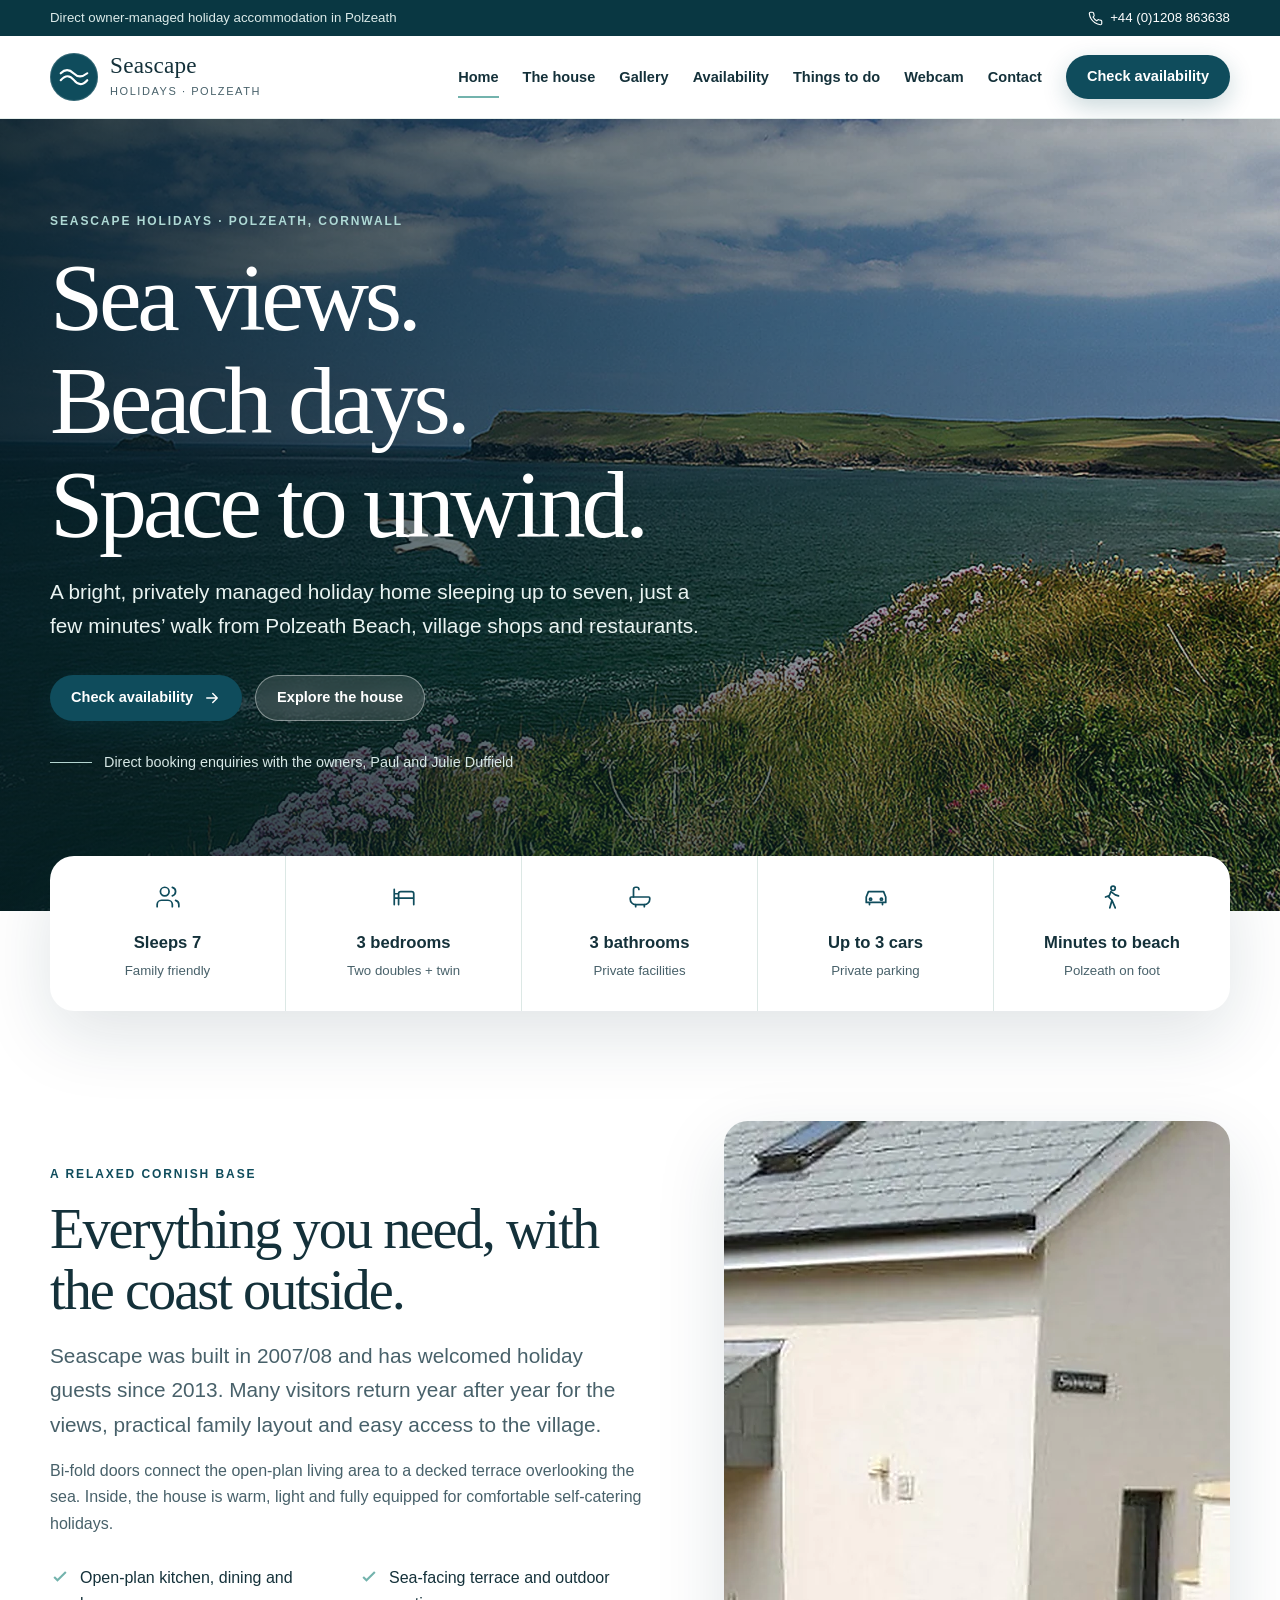
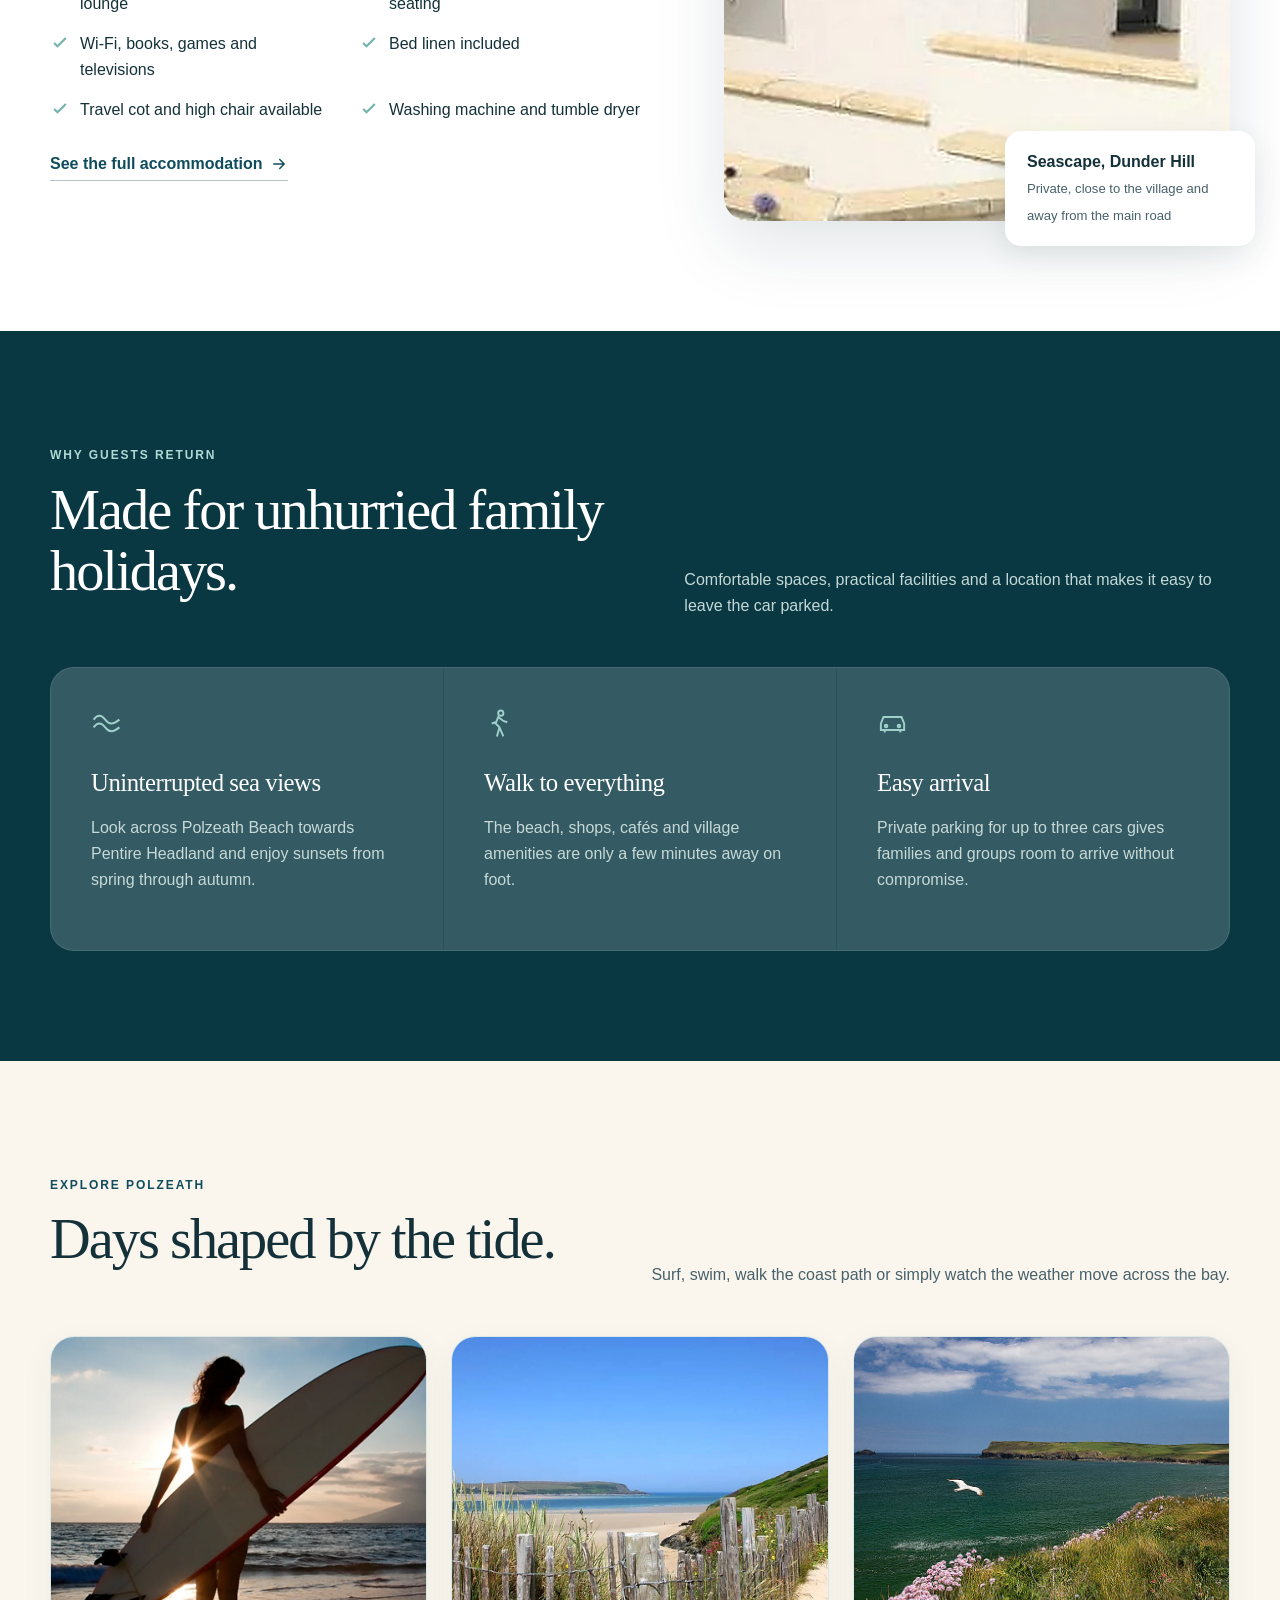
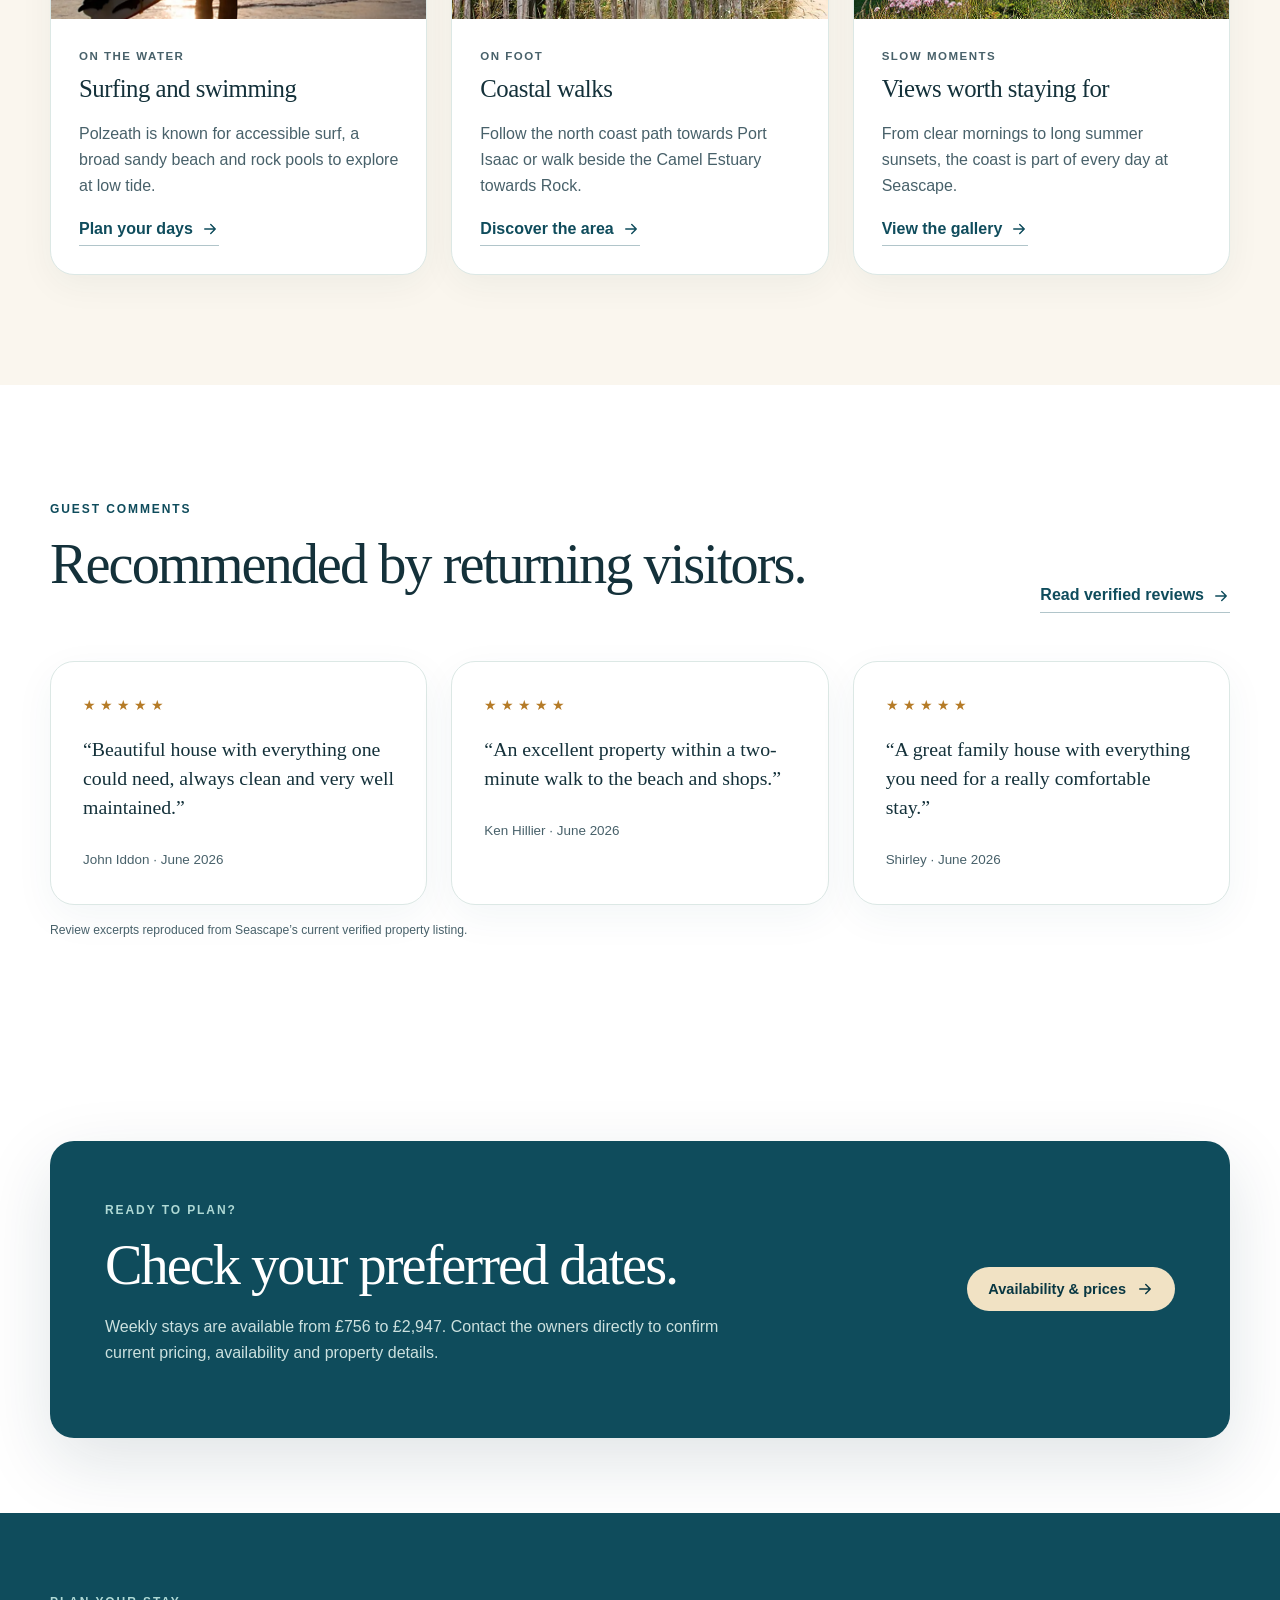
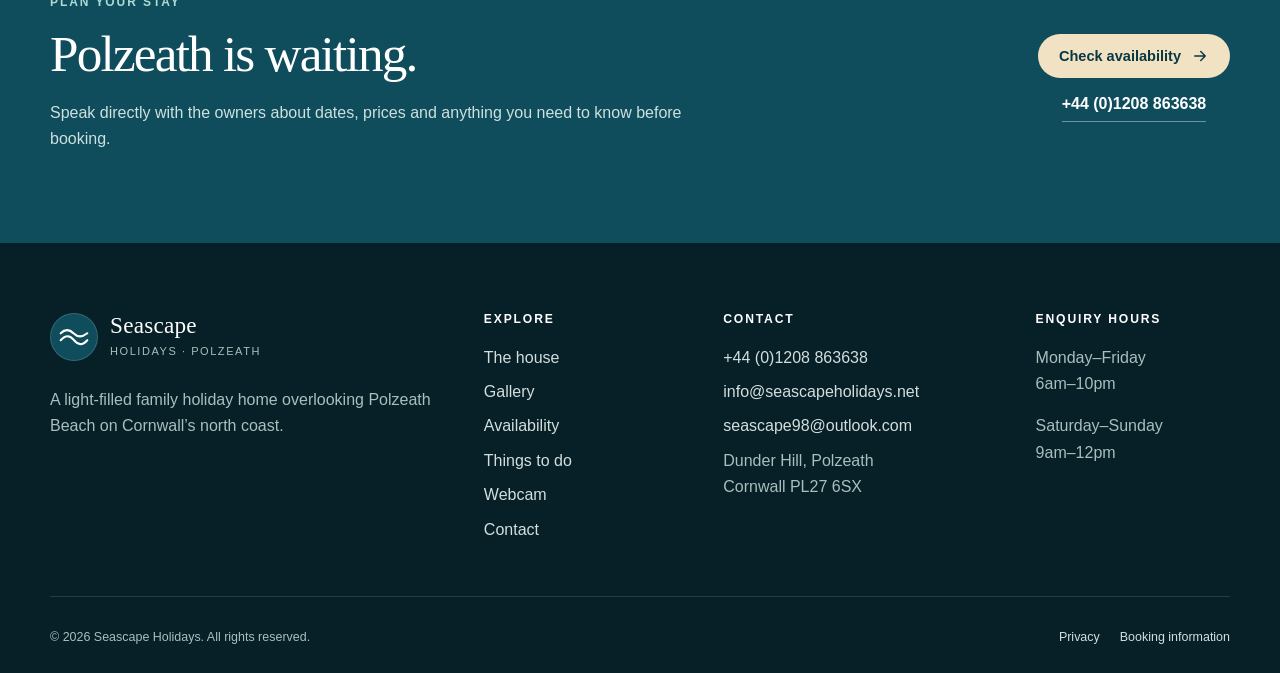
==== index.html @ 2d8a3d5b "Add files via upload" ====
<!doctype html>
<html lang="en-GB">
<head>
<meta charset="utf-8">
<meta name="viewport" content="width=device-width, initial-scale=1">
<title>Seascape Holidays | Sea-view holiday home in Polzeath</title>
<meta name="description" content="Stay at Seascape, a three-bedroom holiday home sleeping seven with sea views, private parking, Wi-Fi and easy access to Polzeath Beach.">
<meta name="robots" content="index,follow">
<link rel="canonical" href="https://asultd.com/">
<meta property="og:type" content="website">
<meta property="og:site_name" content="Seascape Holidays">
<meta property="og:title" content="Seascape Holidays | Sea-view holiday home in Polzeath">
<meta property="og:description" content="Stay at Seascape, a three-bedroom holiday home sleeping seven with sea views, private parking, Wi-Fi and easy access to Polzeath Beach.">
<meta property="og:url" content="https://asultd.com/">
<meta property="og:image" content="https://asultd.com/social-preview.jpg">
<meta name="twitter:card" content="summary_large_image">
<meta name="theme-color" content="#0f4c5c">
<link rel="icon" href="favicon.svg" type="image/svg+xml">
<link rel="manifest" href="site.webmanifest">
<script>document.documentElement.classList.add('js')</script>
<link rel="stylesheet" href="styles.css">
<script type="application/ld+json">{"@context": "https://schema.org", "@type": "VacationRental", "name": "Seascape Holidays", "description": "A three-bedroom holiday home sleeping up to seven guests with sea views over Polzeath Beach, three bathrooms, Wi-Fi and parking for up to three cars.", "url": "https://asultd.com/", "image": ["https://asultd.com/hero-polzeath.webp", "https://asultd.com/seascape-house.webp"], "telephone": "+441208863638", "email": "info@seascapeholidays.net", "address": {"@type": "PostalAddress", "streetAddress": "Dunder Hill", "addressLocality": "Polzeath", "addressRegion": "Cornwall", "postalCode": "PL27 6SX", "addressCountry": "GB"}, "numberOfBedrooms": 3, "occupancy": {"@type": "QuantitativeValue", "maxValue": 7}, "amenityFeature": [{"@type": "LocationFeatureSpecification", "name": "Wi-Fi", "value": true}, {"@type": "LocationFeatureSpecification", "name": "Parking for up to three cars", "value": true}, {"@type": "LocationFeatureSpecification", "name": "Sea view", "value": true}, {"@type": "LocationFeatureSpecification", "name": "Bed linen included", "value": true}], "priceRange": "£756–£2,947 per week"}</script>
<script src="main.js" defer></script>
</head><body class="home"><a class="skip-link" href="#main">Skip to content</a>
<div class="announcement"><div class="wrap announcement-inner"><span>Direct owner-managed holiday accommodation in Polzeath</span><a href="tel:+441208863638"><svg aria-hidden="true" viewBox="0 0 24 24"><path d="M22 16.92v3a2 2 0 0 1-2.18 2 19.79 19.79 0 0 1-8.63-3.07 19.5 19.5 0 0 1-6-6A19.79 19.79 0 0 1 2.12 4.18 2 2 0 0 1 4.11 2h3a2 2 0 0 1 2 1.72c.12.9.33 1.78.62 2.63a2 2 0 0 1-.45 2.11L8 9.73a16 16 0 0 0 6 6l1.27-1.27a2 2 0 0 1 2.11-.45c.85.29 1.73.5 2.63.62A2 2 0 0 1 22 16.92z"/></svg> +44 (0)1208 863638</a></div></div>
<header class="site-header" data-header>
  <div class="wrap nav-wrap">
    <a class="brand" href="index.html" aria-label="Seascape Holidays home">
      <span class="brand-mark" aria-hidden="true"><svg viewBox="0 0 64 64"><path d="M7 38c9-10 17-10 25 0s16 10 25 0"/><path d="M7 25c8-8 16-8 24 0s16 8 26 0"/></svg></span>
      <span><strong>Seascape</strong><small>Holidays · Polzeath</small></span>
    </a>
    <button class="menu-button" type="button" aria-expanded="false" aria-controls="main-nav" data-menu-button><span>Menu</span><i></i><i></i><i></i></button>
    <nav id="main-nav" class="main-nav" aria-label="Primary navigation" data-menu><a href="index.html" class="active" aria-current="page">Home</a><a href="seascape.html" class="" >The house</a><a href="gallery.html" class="" >Gallery</a><a href="availability.html" class="" >Availability</a><a href="activities.html" class="" >Things to do</a><a href="webcam.html" class="" >Webcam</a><a href="contact.html" class="" >Contact</a><a class="nav-cta" href="availability.html">Check availability</a></nav>
  </div>
</header><main id="main">
<section class="hero">
 <div class="hero-media"><img src="hero-polzeath.webp" alt="North Cornwall coastline and sea near Polzeath" width="1600" height="950" fetchpriority="high"></div>
 <div class="wrap hero-content">
  <span class="eyebrow light">Seascape Holidays · Polzeath, Cornwall</span>
  <h1>Sea views.<br>Beach days.<br>Space to unwind.</h1>
  <p class="lead">A bright, privately managed holiday home sleeping up to seven, just a few minutes’ walk from Polzeath Beach, village shops and restaurants.</p>
  <div class="hero-actions"><a class="button button-primary" href="availability.html">Check availability <svg aria-hidden="true" viewBox="0 0 24 24"><path d="M5 12h14M13 6l6 6-6 6"/></svg></a><a class="button button-secondary" href="seascape.html">Explore the house</a></div>
  <p class="hero-note">Direct booking enquiries with the owners, Paul and Julie Duffield</p>
 </div>
</section>
<div class="facts-panel"><div class="wrap facts-grid">
 <div class="fact"><svg aria-hidden="true" viewBox="0 0 24 24"><path d="M16 21v-2a4 4 0 0 0-4-4H6a4 4 0 0 0-4 4v2"/><circle cx="9" cy="7" r="4"/><path d="M22 21v-2a4 4 0 0 0-3-3.87M16 3.13a4 4 0 0 1 0 7.75"/></svg><strong>Sleeps 7</strong><span>Family friendly</span></div>
 <div class="fact"><svg aria-hidden="true" viewBox="0 0 24 24"><path d="M3 5v14M21 19V9a2 2 0 0 0-2-2H9a2 2 0 0 0-2 2v10M3 13h18M7 9H3v4"/></svg><strong>3 bedrooms</strong><span>Two doubles + twin</span></div>
 <div class="fact"><svg aria-hidden="true" viewBox="0 0 24 24"><path d="M4 12h16a1 1 0 0 1 1 1v1a5 5 0 0 1-5 5H8a5 5 0 0 1-5-5v-1a1 1 0 0 1 1-1Z"/><path d="M6 12V5a2 2 0 0 1 2-2h1a2 2 0 0 1 2 2"/><path d="M8 21v-2M16 21v-2"/></svg><strong>3 bathrooms</strong><span>Private facilities</span></div>
 <div class="fact"><svg aria-hidden="true" viewBox="0 0 24 24"><path d="M5 17h14M6 17v2M18 17v2M3 12l2-5h14l2 5v5H3z"/><circle cx="7" cy="14" r="1"/><circle cx="17" cy="14" r="1"/></svg><strong>Up to 3 cars</strong><span>Private parking</span></div>
 <div class="fact"><svg aria-hidden="true" viewBox="0 0 24 24"><circle cx="13" cy="4" r="2"/><path d="m10 22 2-7-3-3 2-5 4 3 3 1M6 12l3-1M15 22l-3-7"/></svg><strong>Minutes to beach</strong><span>Polzeath on foot</span></div>
</div></div>
<section class="section"><div class="wrap split">
 <div class="prose reveal"><span class="eyebrow">A relaxed Cornish base</span><h2>Everything you need, with the coast outside.</h2><p class="lead">Seascape was built in 2007/08 and has welcomed holiday guests since 2013. Many visitors return year after year for the views, practical family layout and easy access to the village.</p><p>Bi-fold doors connect the open-plan living area to a decked terrace overlooking the sea. Inside, the house is warm, light and fully equipped for comfortable self-catering holidays.</p>
 <ul class="check-list"><li><svg aria-hidden="true" viewBox="0 0 24 24"><path d="m5 12 4 4L19 6"/></svg> Open-plan kitchen, dining and lounge</li><li><svg aria-hidden="true" viewBox="0 0 24 24"><path d="m5 12 4 4L19 6"/></svg> Sea-facing terrace and outdoor seating</li><li><svg aria-hidden="true" viewBox="0 0 24 24"><path d="m5 12 4 4L19 6"/></svg> Wi-Fi, books, games and televisions</li><li><svg aria-hidden="true" viewBox="0 0 24 24"><path d="m5 12 4 4L19 6"/></svg> Bed linen included</li><li><svg aria-hidden="true" viewBox="0 0 24 24"><path d="m5 12 4 4L19 6"/></svg> Travel cot and high chair available</li><li><svg aria-hidden="true" viewBox="0 0 24 24"><path d="m5 12 4 4L19 6"/></svg> Washing machine and tumble dryer</li></ul>
 <a class="text-link" href="seascape.html">See the full accommodation <svg aria-hidden="true" viewBox="0 0 24 24"><path d="M5 12h14M13 6l6 6-6 6"/></svg></a></div>
 <div class="media-card reveal"><img src="seascape-house-card.webp" alt="Exterior of Seascape holiday home in Polzeath" width="900" height="700" loading="lazy"><div class="media-caption"><strong>Seascape, Dunder Hill</strong><span>Private, close to the village and away from the main road</span></div></div>
</div></section>
<section class="section section-dark"><div class="wrap">
 <div class="section-heading"><div><span class="eyebrow light">Why guests return</span><h2>Made for unhurried family holidays.</h2></div><p>Comfortable spaces, practical facilities and a location that makes it easy to leave the car parked.</p></div>
 <div class="feature-grid">
  <div class="feature reveal"><svg aria-hidden="true" viewBox="0 0 24 24"><path d="M2 15c3-4 6-4 9 0s6 4 11 0M2 9c3-4 6-4 9 0s6 4 11 0"/></svg><h3>Uninterrupted sea views</h3><p>Look across Polzeath Beach towards Pentire Headland and enjoy sunsets from spring through autumn.</p></div>
  <div class="feature reveal"><svg aria-hidden="true" viewBox="0 0 24 24"><circle cx="13" cy="4" r="2"/><path d="m10 22 2-7-3-3 2-5 4 3 3 1M6 12l3-1M15 22l-3-7"/></svg><h3>Walk to everything</h3><p>The beach, shops, cafés and village amenities are only a few minutes away on foot.</p></div>
  <div class="feature reveal"><svg aria-hidden="true" viewBox="0 0 24 24"><path d="M5 17h14M6 17v2M18 17v2M3 12l2-5h14l2 5v5H3z"/><circle cx="7" cy="14" r="1"/><circle cx="17" cy="14" r="1"/></svg><h3>Easy arrival</h3><p>Private parking for up to three cars gives families and groups room to arrive without compromise.</p></div>
 </div>
</div></section>
<section class="section section-tint"><div class="wrap">
 <div class="section-heading"><div><span class="eyebrow">Explore Polzeath</span><h2>Days shaped by the tide.</h2></div><p>Surf, swim, walk the coast path or simply watch the weather move across the bay.</p></div>
 <div class="cards">
  <article class="card reveal"><div class="card-image"><img src="surfing-card.webp" alt="Surfer carrying a board at sunset" width="900" height="700" loading="lazy"></div><div class="card-body"><p class="card-kicker">On the water</p><h3>Surfing and swimming</h3><p>Polzeath is known for accessible surf, a broad sandy beach and rock pools to explore at low tide.</p><a class="text-link" href="activities.html">Plan your days <svg aria-hidden="true" viewBox="0 0 24 24"><path d="M5 12h14M13 6l6 6-6 6"/></svg></a></div></article>
  <article class="card reveal"><div class="card-image"><img src="beach-path-card.webp" alt="Coastal path leading towards a sandy beach near Polzeath" width="900" height="700" loading="lazy"></div><div class="card-body"><p class="card-kicker">On foot</p><h3>Coastal walks</h3><p>Follow the north coast path towards Port Isaac or walk beside the Camel Estuary towards Rock.</p><a class="text-link" href="activities.html">Discover the area <svg aria-hidden="true" viewBox="0 0 24 24"><path d="M5 12h14M13 6l6 6-6 6"/></svg></a></div></article>
  <article class="card reveal"><div class="card-image"><img src="north-cornwall-coast.webp" alt="Sea pinks and coastline on the north Cornish coast" width="1024" height="576" loading="lazy"></div><div class="card-body"><p class="card-kicker">Slow moments</p><h3>Views worth staying for</h3><p>From clear mornings to long summer sunsets, the coast is part of every day at Seascape.</p><a class="text-link" href="gallery.html">View the gallery <svg aria-hidden="true" viewBox="0 0 24 24"><path d="M5 12h14M13 6l6 6-6 6"/></svg></a></div></article>
 </div>
</div></section>
<section class="section"><div class="wrap">
 <div class="section-heading"><div><span class="eyebrow">Guest comments</span><h2>Recommended by returning visitors.</h2></div><a class="text-link" href="https://www.simplyowners.net/uk/england/cornwall/wadebridge/polzeath/p/40141/" target="_blank" rel="noopener">Read verified reviews <svg aria-hidden="true" viewBox="0 0 24 24"><path d="M5 12h14M13 6l6 6-6 6"/></svg></a></div>
 <div class="reviews">
  <article class="review reveal"><div class="stars" aria-label="Five stars">★★★★★</div><blockquote>“Beautiful house with everything one could need, always clean and very well maintained.”</blockquote><cite>John Iddon · June 2026</cite></article>
  <article class="review reveal"><div class="stars" aria-label="Five stars">★★★★★</div><blockquote>“An excellent property within a two-minute walk to the beach and shops.”</blockquote><cite>Ken Hillier · June 2026</cite></article>
  <article class="review reveal"><div class="stars" aria-label="Five stars">★★★★★</div><blockquote>“A great family house with everything you need for a really comfortable stay.”</blockquote><cite>Shirley · June 2026</cite></article>
 </div><p class="source-note">Review excerpts reproduced from Seascape’s current verified property listing.</p>
</div></section>
<section class="section-sm"><div class="wrap cta-card reveal"><div><span class="eyebrow light">Ready to plan?</span><h2>Check your preferred dates.</h2><p>Weekly stays are available from £756 to £2,947. Contact the owners directly to confirm current pricing, availability and property details.</p></div><a class="button button-sand" href="availability.html">Availability & prices <svg aria-hidden="true" viewBox="0 0 24 24"><path d="M5 12h14M13 6l6 6-6 6"/></svg></a></div></section>
</main><section class="contact-band">
  <div class="wrap contact-band-grid">
    <div><span class="eyebrow light">Plan your stay</span><h2>Polzeath is waiting.</h2><p>Speak directly with the owners about dates, prices and anything you need to know before booking.</p></div>
    <div class="contact-band-actions"><a class="button button-sand" href="availability.html">Check availability <svg aria-hidden="true" viewBox="0 0 24 24"><path d="M5 12h14M13 6l6 6-6 6"/></svg></a><a class="text-link light-link" href="tel:+441208863638">+44 (0)1208 863638</a></div>
  </div>
</section>
<footer class="site-footer">
 <div class="wrap footer-grid">
  <div class="footer-brand"><a class="brand" href="index.html" aria-label="Seascape Holidays home">
      <span class="brand-mark" aria-hidden="true"><svg viewBox="0 0 64 64"><path d="M7 38c9-10 17-10 25 0s16 10 25 0"/><path d="M7 25c8-8 16-8 24 0s16 8 26 0"/></svg></span>
      <span><strong>Seascape</strong><small>Holidays · Polzeath</small></span>
    </a><p>A light-filled family holiday home overlooking Polzeath Beach on Cornwall’s north coast.</p></div>
  <div><h3>Explore</h3><ul><li><a href="seascape.html">The house</a></li><li><a href="gallery.html">Gallery</a></li><li><a href="availability.html">Availability</a></li><li><a href="activities.html">Things to do</a></li><li><a href="webcam.html">Webcam</a></li><li><a href="contact.html">Contact</a></li></ul></div>
  <div><h3>Contact</h3><ul class="footer-contact"><li><a href="tel:+441208863638">+44 (0)1208 863638</a></li><li><a href="mailto:info@seascapeholidays.net">info@seascapeholidays.net</a></li><li><a href="mailto:seascape98@outlook.com">seascape98@outlook.com</a></li><li>Dunder Hill, Polzeath<br>Cornwall PL27 6SX</li></ul></div>
  <div><h3>Enquiry hours</h3><p>Monday–Friday<br>6am–10pm</p><p>Saturday–Sunday<br>9am–12pm</p></div>
 </div>
 <div class="wrap footer-bottom"><p>© <span data-year></span> Seascape Holidays. All rights reserved.</p><div><a href="privacy.html">Privacy</a><a href="booking-information.html">Booking information</a></div></div>
</footer>
<a class="mobile-book" href="availability.html"><svg aria-hidden="true" viewBox="0 0 24 24"><rect x="3" y="5" width="18" height="16" rx="2"/><path d="M16 3v4M8 3v4M3 11h18"/></svg> Check availability</a></body></html>
---- styles.css ----
:root{
 --ink:#14313a;--ink-soft:#48616a;--ocean:#0f4c5c;--ocean-deep:#093742;--sea:#73b3ad;--foam:#eef7f5;--sand:#f1e2c4;--sand-light:#faf6ee;--white:#fff;--line:#dce8e5;--shadow:0 24px 70px rgba(17,50,59,.13);--shadow-sm:0 10px 30px rgba(17,50,59,.09);--radius:24px;--radius-sm:14px;--max:1180px;
}
*{box-sizing:border-box}html{scroll-behavior:smooth}body{margin:0;color:var(--ink);background:#fff;font-family:Inter,ui-sans-serif,-apple-system,BlinkMacSystemFont,"Segoe UI",sans-serif;line-height:1.65;-webkit-font-smoothing:antialiased}img{max-width:100%;display:block}a{color:inherit;text-decoration:none}button,input,select,textarea{font:inherit}button{color:inherit}.wrap{width:min(var(--max),calc(100% - 40px));margin-inline:auto}.skip-link{position:fixed;z-index:9999;left:12px;top:-100px;background:#fff;color:#000;padding:10px 14px;border-radius:8px}.skip-link:focus{top:12px}.announcement{background:var(--ocean-deep);color:#dcebea;font-size:.83rem}.announcement-inner{display:flex;align-items:center;justify-content:space-between;min-height:36px;gap:18px}.announcement a{display:flex;align-items:center;gap:7px;color:#fff}.announcement svg{width:15px;height:15px;fill:none;stroke:currentColor;stroke-width:1.8}.site-header{position:sticky;top:0;z-index:100;background:rgba(255,255,255,.92);backdrop-filter:blur(16px);border-bottom:1px solid rgba(220,232,229,.75);transition:box-shadow .25s}.site-header.scrolled{box-shadow:0 9px 30px rgba(15,76,92,.08)}.nav-wrap{display:flex;align-items:center;justify-content:space-between;min-height:82px}.brand{display:inline-flex;align-items:center;gap:12px}.brand-mark{display:grid;place-items:center;width:48px;height:48px;border-radius:50%;background:var(--ocean);box-shadow:inset 0 0 0 1px rgba(255,255,255,.15)}.brand-mark svg{width:34px;height:34px;fill:none;stroke:#fff;stroke-width:4;stroke-linecap:round}.brand strong{display:block;font-family:Georgia,"Times New Roman",serif;font-weight:500;font-size:1.45rem;letter-spacing:.01em;line-height:1}.brand small{display:block;margin-top:5px;color:var(--ink-soft);font-size:.69rem;text-transform:uppercase;letter-spacing:.14em}.main-nav{display:flex;align-items:center;gap:24px;font-size:.91rem;font-weight:650}.main-nav>a:not(.nav-cta){position:relative;padding:29px 0}.main-nav>a:not(.nav-cta)::after{content:"";position:absolute;left:0;right:100%;bottom:20px;height:2px;background:var(--sea);transition:right .2s}.main-nav>a:hover::after,.main-nav>a.active::after{right:0}.nav-cta,.button{display:inline-flex;align-items:center;justify-content:center;gap:10px;border-radius:999px;padding:13px 21px;font-size:.91rem;font-weight:750;line-height:1.2;transition:transform .2s,box-shadow .2s,background .2s}.nav-cta,.button-primary{background:var(--ocean);color:#fff;box-shadow:0 8px 24px rgba(15,76,92,.22)}.nav-cta:hover,.button-primary:hover{background:var(--ocean-deep);transform:translateY(-2px);box-shadow:0 12px 30px rgba(15,76,92,.28)}.button-secondary{background:rgba(255,255,255,.12);color:#fff;border:1px solid rgba(255,255,255,.42);backdrop-filter:blur(8px)}.button-secondary:hover{background:#fff;color:var(--ocean);transform:translateY(-2px)}.button-sand{background:var(--sand);color:var(--ocean-deep)}.button-sand:hover{background:#fff;transform:translateY(-2px)}.button svg,.text-link svg{width:18px;height:18px;fill:none;stroke:currentColor;stroke-width:1.9;stroke-linecap:round;stroke-linejoin:round}.menu-button{display:none;border:0;background:none;cursor:pointer;padding:8px}.menu-button span{position:absolute;clip:rect(0 0 0 0)}.menu-button i{display:block;width:24px;height:2px;background:var(--ink);margin:5px;border-radius:2px;transition:.2s}.eyebrow{display:inline-block;font-size:.75rem;font-weight:800;letter-spacing:.16em;text-transform:uppercase;color:var(--ocean);margin-bottom:14px}.eyebrow.light{color:#afd9d5}h1,h2,h3{font-family:Georgia,"Times New Roman",serif;font-weight:500;line-height:1.08;margin:0 0 18px}h1{font-size:clamp(3.05rem,7.5vw,6.6rem);letter-spacing:-.045em}h2{font-size:clamp(2.25rem,4.4vw,4.15rem);letter-spacing:-.035em}h3{font-size:1.55rem;letter-spacing:-.02em}p{margin:0 0 1rem}.lead{font-size:clamp(1.08rem,1.8vw,1.3rem);color:var(--ink-soft);max-width:680px}.section{padding:110px 0}.section-sm{padding:75px 0}.section-tint{background:var(--sand-light)}.section-foam{background:var(--foam)}.section-dark{background:var(--ocean-deep);color:#fff}.section-heading{display:flex;align-items:end;justify-content:space-between;gap:32px;margin-bottom:48px}.section-heading p{max-width:600px;color:var(--ink-soft);margin:0}.section-dark .section-heading p{color:#c3d9d7}.hero{position:relative;min-height:720px;display:flex;align-items:center;color:#fff;overflow:hidden;background:var(--ocean-deep)}.hero-media{position:absolute;inset:0}.hero-media img{width:100%;height:100%;object-fit:cover}.hero-media::after{content:"";position:absolute;inset:0;background:linear-gradient(90deg,rgba(5,28,35,.84) 0%,rgba(5,28,35,.48) 52%,rgba(5,28,35,.16) 100%),linear-gradient(0deg,rgba(5,28,35,.35),transparent 45%)}.hero-content{position:relative;z-index:1;padding:88px 0 120px}.hero h1{max-width:930px}.hero .lead{color:#eaf4f2;max-width:650px}.hero-actions{display:flex;gap:13px;flex-wrap:wrap;margin-top:32px}.hero-note{display:flex;align-items:center;gap:12px;margin-top:30px;color:#d6e7e5;font-size:.9rem}.hero-note::before{content:"";width:42px;height:1px;background:#b5d5d1}.facts-panel{position:relative;margin-top:-55px;z-index:5}.facts-grid{display:grid;grid-template-columns:repeat(5,1fr);background:#fff;border-radius:var(--radius);box-shadow:var(--shadow);overflow:hidden}.fact{padding:28px 22px;text-align:center;border-right:1px solid var(--line)}.fact:last-child{border:0}.fact svg{width:26px;height:26px;fill:none;stroke:var(--ocean);stroke-width:1.6;stroke-linecap:round;stroke-linejoin:round;margin:0 auto 11px}.fact strong{display:block;font-size:1.04rem}.fact span{color:var(--ink-soft);font-size:.83rem}.split{display:grid;grid-template-columns:1.08fr .92fr;gap:80px;align-items:center}.split.reverse{grid-template-columns:.92fr 1.08fr}.media-card{position:relative}.media-card img{width:100%;aspect-ratio:4/3;object-fit:cover;border-radius:var(--radius);box-shadow:var(--shadow)}.media-caption{position:absolute;right:-25px;bottom:-25px;background:#fff;border-radius:16px;padding:18px 22px;box-shadow:var(--shadow-sm);max-width:250px}.media-caption strong{display:block}.media-caption span{font-size:.82rem;color:var(--ink-soft)}.prose p{color:var(--ink-soft)}.check-list{list-style:none;margin:28px 0;padding:0;display:grid;grid-template-columns:1fr 1fr;gap:13px 24px}.check-list li{display:flex;gap:10px;align-items:flex-start}.check-list svg{width:20px;height:20px;fill:none;stroke:var(--sea);stroke-width:2.5;flex:0 0 auto;margin-top:2px}.text-link{display:inline-flex;align-items:center;gap:8px;color:var(--ocean);font-weight:780;border-bottom:1px solid rgba(15,76,92,.32);padding-bottom:3px}.text-link:hover{border-color:var(--ocean)}.cards{display:grid;grid-template-columns:repeat(3,1fr);gap:24px}.card{background:#fff;border:1px solid var(--line);border-radius:var(--radius);overflow:hidden;box-shadow:0 10px 35px rgba(18,54,62,.05);transition:transform .25s,box-shadow .25s}.card:hover{transform:translateY(-6px);box-shadow:var(--shadow-sm)}.card-image{aspect-ratio:4/3;overflow:hidden}.card-image img{width:100%;height:100%;object-fit:cover;transition:transform .5s}.card:hover .card-image img{transform:scale(1.035)}.card-body{padding:28px}.card-body p{color:var(--ink-soft)}.card-kicker{font-size:.72rem;text-transform:uppercase;letter-spacing:.13em;font-weight:800;color:var(--ocean);margin-bottom:10px}.feature-grid{display:grid;grid-template-columns:repeat(3,1fr);gap:1px;background:rgba(255,255,255,.14);border:1px solid rgba(255,255,255,.14);border-radius:var(--radius);overflow:hidden}.feature{padding:40px;background:rgba(255,255,255,.045)}.feature svg{width:31px;height:31px;fill:none;stroke:#9fd0cb;stroke-width:1.5;margin-bottom:22px}.feature p{color:#c6d9d7}.reviews{display:grid;grid-template-columns:repeat(3,1fr);gap:24px}.review{padding:32px;background:#fff;border-radius:var(--radius);border:1px solid var(--line);box-shadow:0 12px 40px rgba(15,76,92,.05)}.stars{letter-spacing:4px;color:#b57b27;font-size:.9rem;margin-bottom:18px}.review blockquote{font-family:Georgia,"Times New Roman",serif;font-size:1.24rem;line-height:1.45;margin:0 0 24px}.review cite{font-style:normal;color:var(--ink-soft);font-size:.84rem}.cta-card{display:grid;grid-template-columns:1fr auto;align-items:center;gap:40px;background:var(--ocean);color:#fff;padding:55px;border-radius:var(--radius);box-shadow:var(--shadow)}.cta-card p{color:#cce1df;max-width:650px}.contact-band{background:var(--ocean);color:#fff;padding:75px 0}.contact-band-grid{display:grid;grid-template-columns:1fr auto;align-items:center;gap:45px}.contact-band h2{font-size:clamp(2.25rem,4vw,3.8rem)}.contact-band p{color:#cde1df;max-width:650px}.contact-band-actions{display:flex;flex-direction:column;align-items:center;gap:13px}.light-link{color:#fff;border-color:rgba(255,255,255,.4)}.site-footer{background:#071f27;color:#d2dfdd;padding:70px 0 25px}.footer-grid{display:grid;grid-template-columns:1.6fr .8fr 1.1fr .8fr;gap:45px}.site-footer .brand{color:#fff}.site-footer .brand small{color:#a7bfbc}.site-footer .footer-brand>p{max-width:390px;color:#a9bfbd;margin-top:24px}.site-footer h3{font-family:inherit;font-size:.76rem;text-transform:uppercase;letter-spacing:.15em;font-weight:800;color:#fff;margin-bottom:18px}.site-footer ul{list-style:none;padding:0;margin:0}.site-footer li{margin:8px 0}.site-footer a:hover{color:#fff}.site-footer p{color:#a9bfbd}.footer-contact li:last-child{color:#a9bfbd}.footer-bottom{display:flex;justify-content:space-between;gap:20px;padding-top:30px;margin-top:45px;border-top:1px solid rgba(255,255,255,.12);font-size:.78rem}.footer-bottom p{margin:0}.footer-bottom div{display:flex;gap:20px}.mobile-book{display:none}.page-hero{position:relative;padding:125px 0 95px;background:var(--ocean-deep);color:#fff;overflow:hidden}.page-hero.media{min-height:520px;display:flex;align-items:end}.page-hero img{position:absolute;inset:0;width:100%;height:100%;object-fit:cover}.page-hero::after{content:"";position:absolute;inset:0;background:linear-gradient(90deg,rgba(5,30,38,.82),rgba(5,30,38,.33)),linear-gradient(0deg,rgba(5,30,38,.56),transparent 70%)}.page-hero-inner{position:relative;z-index:1}.page-hero h1{font-size:clamp(3rem,6vw,5.7rem);max-width:900px}.page-hero .lead{color:#dcebea}.breadcrumb{display:flex;gap:9px;align-items:center;font-size:.78rem;text-transform:uppercase;letter-spacing:.12em;font-weight:800;color:#b7d2cf;margin-bottom:22px}.breadcrumb a:hover{color:#fff}.intro-grid{display:grid;grid-template-columns:1fr .65fr;gap:70px;align-items:start}.stat-card{background:var(--sand-light);border-radius:var(--radius);padding:35px}.stat-card dl{display:grid;grid-template-columns:1fr 1fr;gap:22px;margin:0}.stat-card dt{font-size:.73rem;text-transform:uppercase;letter-spacing:.12em;font-weight:800;color:var(--ink-soft)}.stat-card dd{font-family:Georgia,"Times New Roman",serif;font-size:1.35rem;margin:4px 0 0}.room-grid{display:grid;grid-template-columns:repeat(3,1fr);gap:24px}.room{padding:30px;border-radius:var(--radius);background:#fff;border:1px solid var(--line)}.room-number{display:grid;place-items:center;width:42px;height:42px;background:var(--foam);color:var(--ocean);border-radius:50%;font-weight:800;margin-bottom:22px}.room ul,.facility-columns ul{list-style:none;padding:0;margin:18px 0 0}.room li,.facility-columns li{position:relative;padding-left:20px;margin:8px 0;color:var(--ink-soft)}.room li::before,.facility-columns li::before{content:"";position:absolute;left:0;top:.7em;width:6px;height:6px;border-radius:50%;background:var(--sea)}.facility-columns{display:grid;grid-template-columns:repeat(4,1fr);gap:30px}.facility-column{background:#fff;border:1px solid var(--line);border-radius:20px;padding:28px}.facility-column h3{font-family:inherit;font-size:1rem;font-weight:800}.gallery-grid{display:grid;grid-template-columns:repeat(12,1fr);grid-auto-rows:230px;gap:16px}.gallery-item{border:0;padding:0;background:#ddd;border-radius:20px;overflow:hidden;cursor:zoom-in;position:relative}.gallery-item img{width:100%;height:100%;object-fit:cover;transition:transform .4s}.gallery-item:hover img{transform:scale(1.03)}.gallery-item:nth-child(1){grid-column:span 7;grid-row:span 2}.gallery-item:nth-child(2){grid-column:span 5}.gallery-item:nth-child(3){grid-column:span 5}.gallery-item:nth-child(4){grid-column:span 5}.gallery-item:nth-child(5){grid-column:span 7}.lightbox{position:fixed;inset:0;z-index:500;background:rgba(4,22,28,.94);display:none;place-items:center;padding:30px}.lightbox.open{display:grid}.lightbox img{max-width:min(1200px,92vw);max-height:82vh;object-fit:contain;border-radius:12px}.lightbox-close{position:absolute;right:24px;top:20px;border:0;background:#fff;color:#000;width:44px;height:44px;border-radius:50%;font-size:1.6rem;cursor:pointer}.lightbox-caption{color:#fff;margin-top:14px;text-align:center}.availability-grid{display:grid;grid-template-columns:1fr .85fr;gap:55px}.price-card{background:var(--ocean-deep);color:#fff;padding:45px;border-radius:var(--radius);position:sticky;top:130px}.price-card .price{font-family:Georgia,"Times New Roman",serif;font-size:3.4rem;line-height:1;margin:18px 0 8px}.price-card .price small{font-family:inherit;font-size:1rem}.price-card p{color:#bed5d2}.price-card .button{width:100%;margin-top:15px}.steps{counter-reset:steps;display:grid;gap:20px}.step{counter-increment:steps;display:grid;grid-template-columns:52px 1fr;gap:18px;padding:24px;border:1px solid var(--line);border-radius:18px}.step::before{content:counter(steps);display:grid;place-items:center;width:44px;height:44px;border-radius:50%;background:var(--foam);color:var(--ocean);font-weight:850}.step h3{font-family:inherit;font-size:1rem;font-weight:800;margin:2px 0 6px}.step p{color:var(--ink-soft);margin:0}.notice{padding:22px 24px;border-left:4px solid var(--sea);background:var(--foam);border-radius:0 14px 14px 0;color:var(--ink-soft)}.contact-grid{display:grid;grid-template-columns:.9fr 1.1fr;gap:65px}.contact-cards{display:grid;gap:16px}.contact-card{display:flex;gap:17px;align-items:flex-start;padding:24px;border:1px solid var(--line);border-radius:18px;background:#fff}.contact-card svg{width:24px;height:24px;fill:none;stroke:var(--ocean);stroke-width:1.7;flex:0 0 auto}.contact-card strong{display:block}.contact-card span,.contact-card address{font-style:normal;color:var(--ink-soft);font-size:.92rem}.enquiry-form{padding:38px;background:var(--sand-light);border-radius:var(--radius)}.form-grid{display:grid;grid-template-columns:1fr 1fr;gap:18px}.field{display:grid;gap:7px}.field.full{grid-column:1/-1}.field label{font-size:.82rem;font-weight:750}.field input,.field select,.field textarea{width:100%;border:1px solid #cfdedb;background:#fff;border-radius:12px;padding:13px 14px;color:var(--ink);outline:none}.field textarea{min-height:140px;resize:vertical}.field input:focus,.field select:focus,.field textarea:focus{border-color:var(--sea);box-shadow:0 0 0 4px rgba(115,179,173,.16)}.form-note{font-size:.78rem;color:var(--ink-soft);margin-top:15px}.legal{max-width:850px}.legal h2{font-size:2rem;margin-top:50px}.legal h3{font-family:inherit;font-weight:800;font-size:1.1rem;margin-top:30px}.legal p,.legal li{color:var(--ink-soft)}.legal a{color:var(--ocean);text-decoration:underline}.legal .updated{font-size:.82rem;background:var(--foam);display:inline-block;padding:8px 12px;border-radius:999px}.webcam-frame{display:grid;grid-template-columns:1fr 1fr;gap:55px;align-items:center}.webcam-image{position:relative;background:#0b2932;border-radius:var(--radius);padding:18px;box-shadow:var(--shadow)}.webcam-image img{width:100%;aspect-ratio:16/9;object-fit:cover;border-radius:13px;image-rendering:auto}.status-badge{position:absolute;top:30px;left:30px;display:flex;align-items:center;gap:8px;background:rgba(5,30,38,.86);color:#fff;padding:8px 12px;border-radius:999px;font-size:.72rem;font-weight:800;text-transform:uppercase;letter-spacing:.08em}.status-dot{width:8px;height:8px;border-radius:50%;background:#e7b05d}.activity-feature{display:grid;grid-template-columns:1.1fr .9fr;min-height:460px;border-radius:var(--radius);overflow:hidden;background:var(--ocean-deep);color:#fff}.activity-feature img{width:100%;height:100%;object-fit:cover}.activity-copy{padding:55px;align-self:center}.activity-copy p{color:#c5d8d6}.distance-list{display:grid;grid-template-columns:repeat(4,1fr);gap:18px}.distance{padding:25px;border:1px solid var(--line);border-radius:18px;text-align:center}.distance strong{display:block;font-family:Georgia,"Times New Roman",serif;font-size:1.5rem}.distance span{font-size:.82rem;color:var(--ink-soft)}.faq{display:grid;gap:12px;max-width:900px}.faq details{border:1px solid var(--line);border-radius:16px;padding:0 22px;background:#fff}.faq summary{cursor:pointer;font-weight:800;padding:20px 0;list-style:none;display:flex;justify-content:space-between;gap:20px}.faq summary::-webkit-details-marker{display:none}.faq summary::after{content:"+";font-size:1.35rem;color:var(--ocean)}.faq details[open] summary::after{content:"−"}.faq details p{color:var(--ink-soft);padding:0 0 20px;margin:0}.reveal{opacity:1;transform:none}.js .reveal{opacity:0;transform:translateY(18px);transition:opacity .7s ease,transform .7s ease}.js .reveal.visible{opacity:1;transform:none}.not-found{min-height:65vh;display:grid;place-items:center;text-align:center;padding:80px 20px}.not-found h1{font-size:7rem;color:var(--ocean);margin-bottom:5px}.not-found p{color:var(--ink-soft);max-width:560px}.source-note{font-size:.76rem;color:var(--ink-soft);margin-top:15px}
@media(max-width:1050px){.main-nav{gap:15px;font-size:.83rem}.nav-cta{padding:11px 15px}.split{gap:45px}.cards,.reviews{gap:16px}.facility-columns{grid-template-columns:1fr 1fr}.footer-grid{grid-template-columns:1.3fr 1fr 1fr}.footer-grid>div:last-child{display:none}}
@media(max-width:850px){body{padding-bottom:64px}.announcement-inner>span{display:none}.announcement-inner{justify-content:center}.nav-wrap{min-height:72px}.menu-button{display:block}.main-nav{position:absolute;left:20px;right:20px;top:72px;display:none;flex-direction:column;align-items:stretch;gap:0;background:#fff;border:1px solid var(--line);border-radius:18px;padding:12px;box-shadow:var(--shadow)}.main-nav.open{display:flex}.main-nav>a:not(.nav-cta){padding:13px 12px}.main-nav>a:not(.nav-cta)::after{display:none}.nav-cta{margin-top:8px}.hero{min-height:680px}.hero-media::after{background:linear-gradient(90deg,rgba(5,28,35,.86),rgba(5,28,35,.4)),linear-gradient(0deg,rgba(5,28,35,.35),transparent 45%)}.facts-grid{grid-template-columns:repeat(2,1fr)}.fact{border-bottom:1px solid var(--line)}.fact:nth-child(2n){border-right:0}.fact:last-child{grid-column:1/-1}.split,.split.reverse,.intro-grid,.availability-grid,.contact-grid,.webcam-frame,.activity-feature{grid-template-columns:1fr}.media-caption{right:14px}.cards,.reviews,.room-grid{grid-template-columns:1fr 1fr}.feature-grid{grid-template-columns:1fr}.feature{padding:32px}.contact-band-grid,.cta-card{grid-template-columns:1fr}.contact-band-actions{align-items:flex-start}.footer-grid{grid-template-columns:1fr 1fr}.gallery-grid{grid-auto-rows:190px}.gallery-item:nth-child(n){grid-column:span 6;grid-row:span 1}.gallery-item:first-child{grid-column:span 12;grid-row:span 2}.price-card{position:static}.distance-list{grid-template-columns:1fr 1fr}.mobile-book{display:flex;position:fixed;z-index:99;left:0;right:0;bottom:0;height:64px;background:var(--sand);color:var(--ocean-deep);align-items:center;justify-content:center;gap:10px;font-weight:850;box-shadow:0 -8px 25px rgba(9,55,66,.15)}.mobile-book svg{width:19px;height:19px;fill:none;stroke:currentColor;stroke-width:1.8}.section{padding:85px 0}.page-hero{padding:95px 0 75px}.page-hero.media{min-height:440px}}
@media(max-width:580px){.wrap{width:min(var(--max),calc(100% - 28px))}.brand-mark{width:42px;height:42px}.brand strong{font-size:1.25rem}.brand small{font-size:.61rem}.hero{min-height:650px}.hero-content{padding:70px 0 105px}.hero-actions .button{width:100%}.facts-panel{margin-top:-40px}.fact{padding:22px 12px}.section{padding:70px 0}.section-sm{padding:55px 0}.section-heading{display:block;margin-bottom:34px}.section-heading p{margin-top:12px}.split,.split.reverse{gap:38px}.check-list{grid-template-columns:1fr}.cards,.reviews,.room-grid{grid-template-columns:1fr}.cta-card{padding:34px 25px}.contact-band{padding:58px 0}.footer-grid{grid-template-columns:1fr}.footer-bottom{display:block}.footer-bottom div{margin-top:12px}.gallery-grid{display:grid;grid-template-columns:1fr;grid-auto-rows:250px}.gallery-item:nth-child(n),.gallery-item:first-child{grid-column:auto;grid-row:auto}.facility-columns{grid-template-columns:1fr}.stat-card dl{grid-template-columns:1fr 1fr}.form-grid{grid-template-columns:1fr}.field.full{grid-column:auto}.enquiry-form{padding:27px 20px}.distance-list{grid-template-columns:1fr 1fr}.activity-copy{padding:35px 25px}.page-hero.media{min-height:390px}.media-caption{position:relative;right:auto;bottom:auto;margin:-30px 14px 0}.contact-band-actions .button{width:100%}}
@media(prefers-reduced-motion:reduce){html{scroll-behavior:auto}*,*::before,*::after{animation-duration:.01ms!important;transition-duration:.01ms!important}.js .reveal{opacity:1;transform:none}}
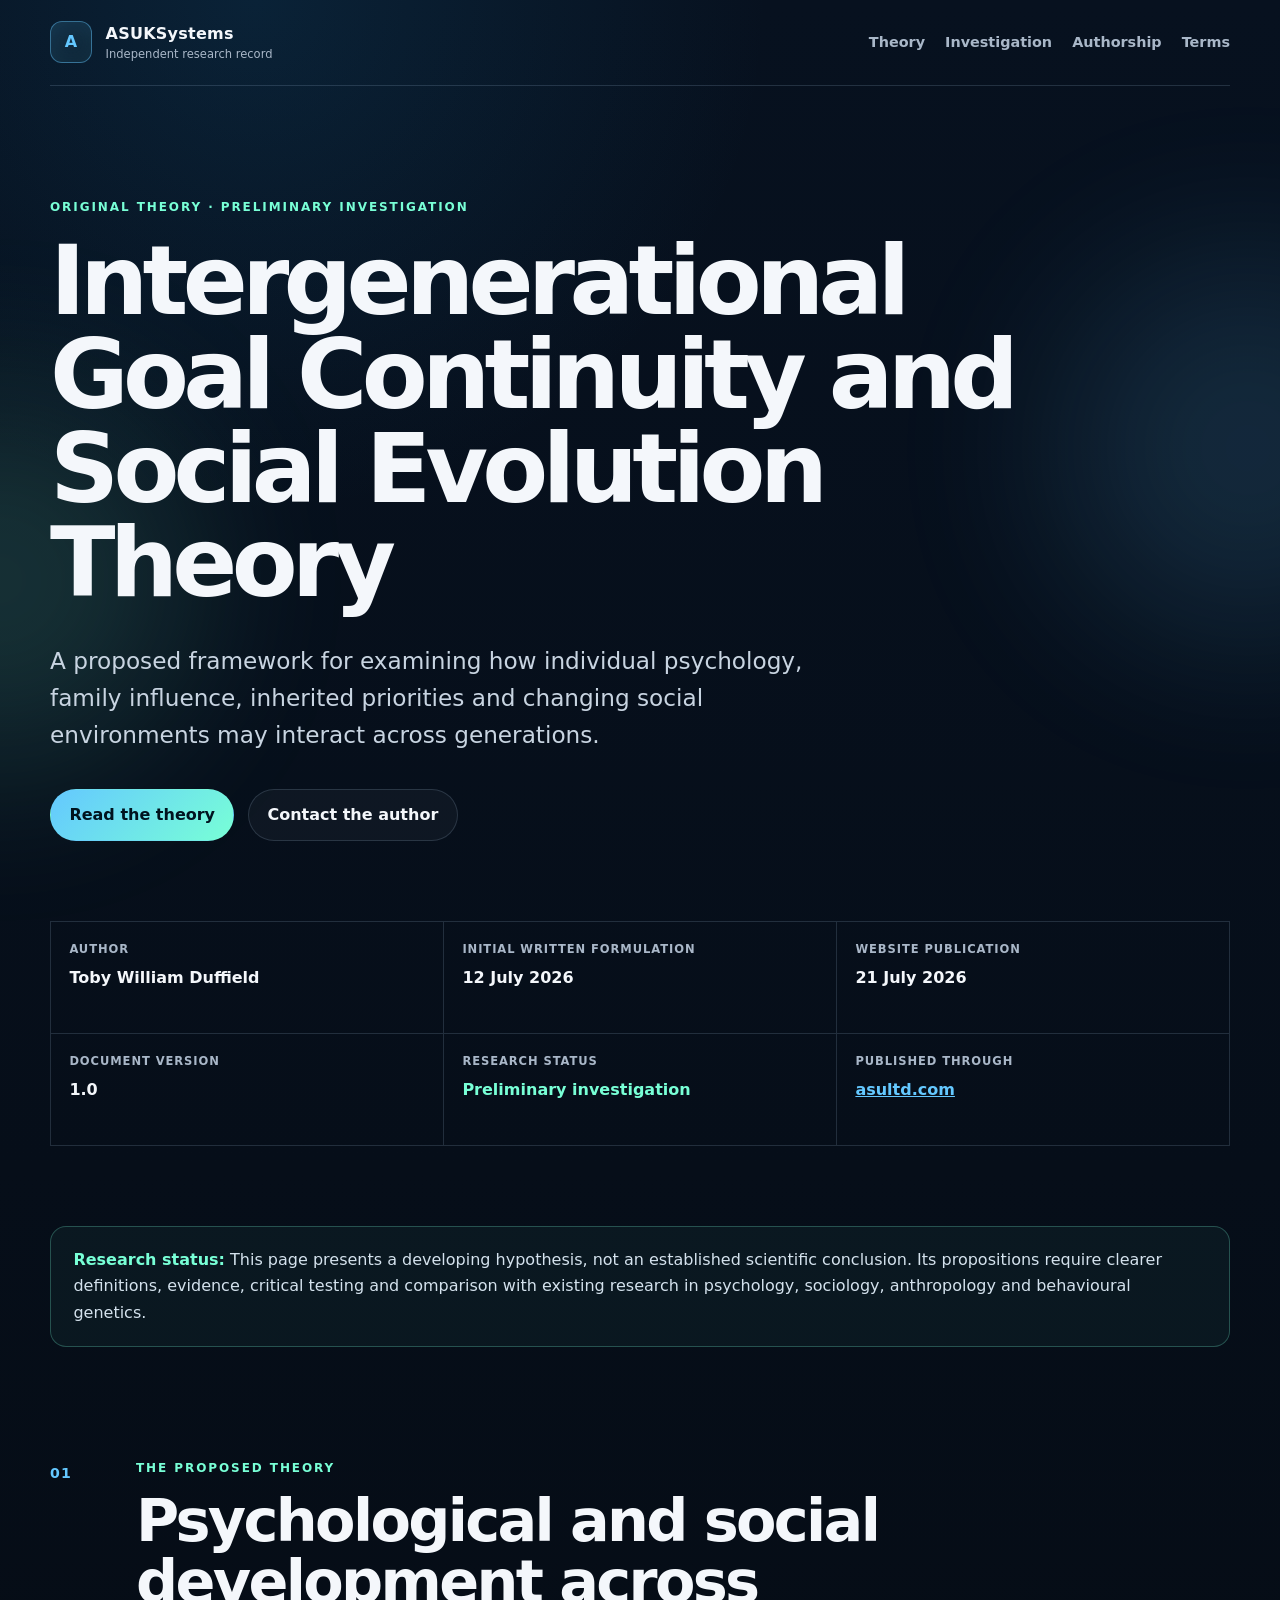
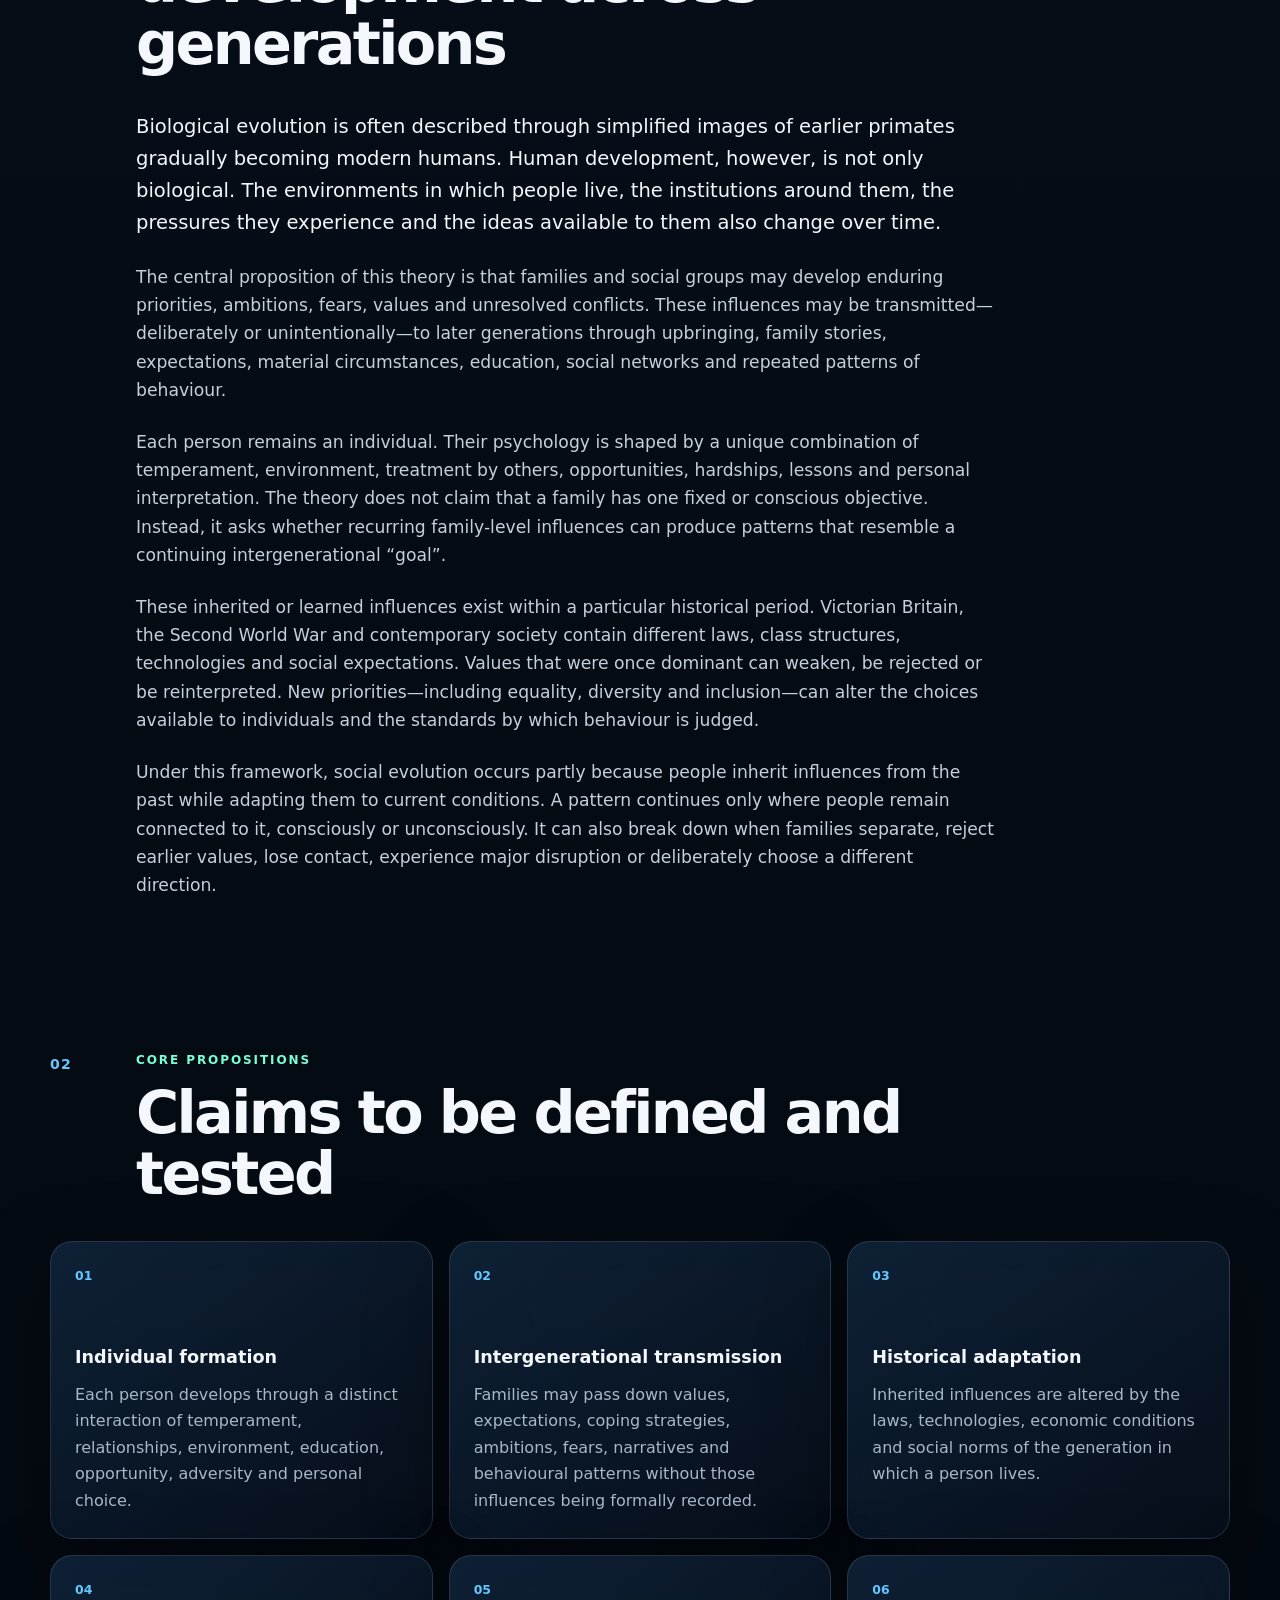
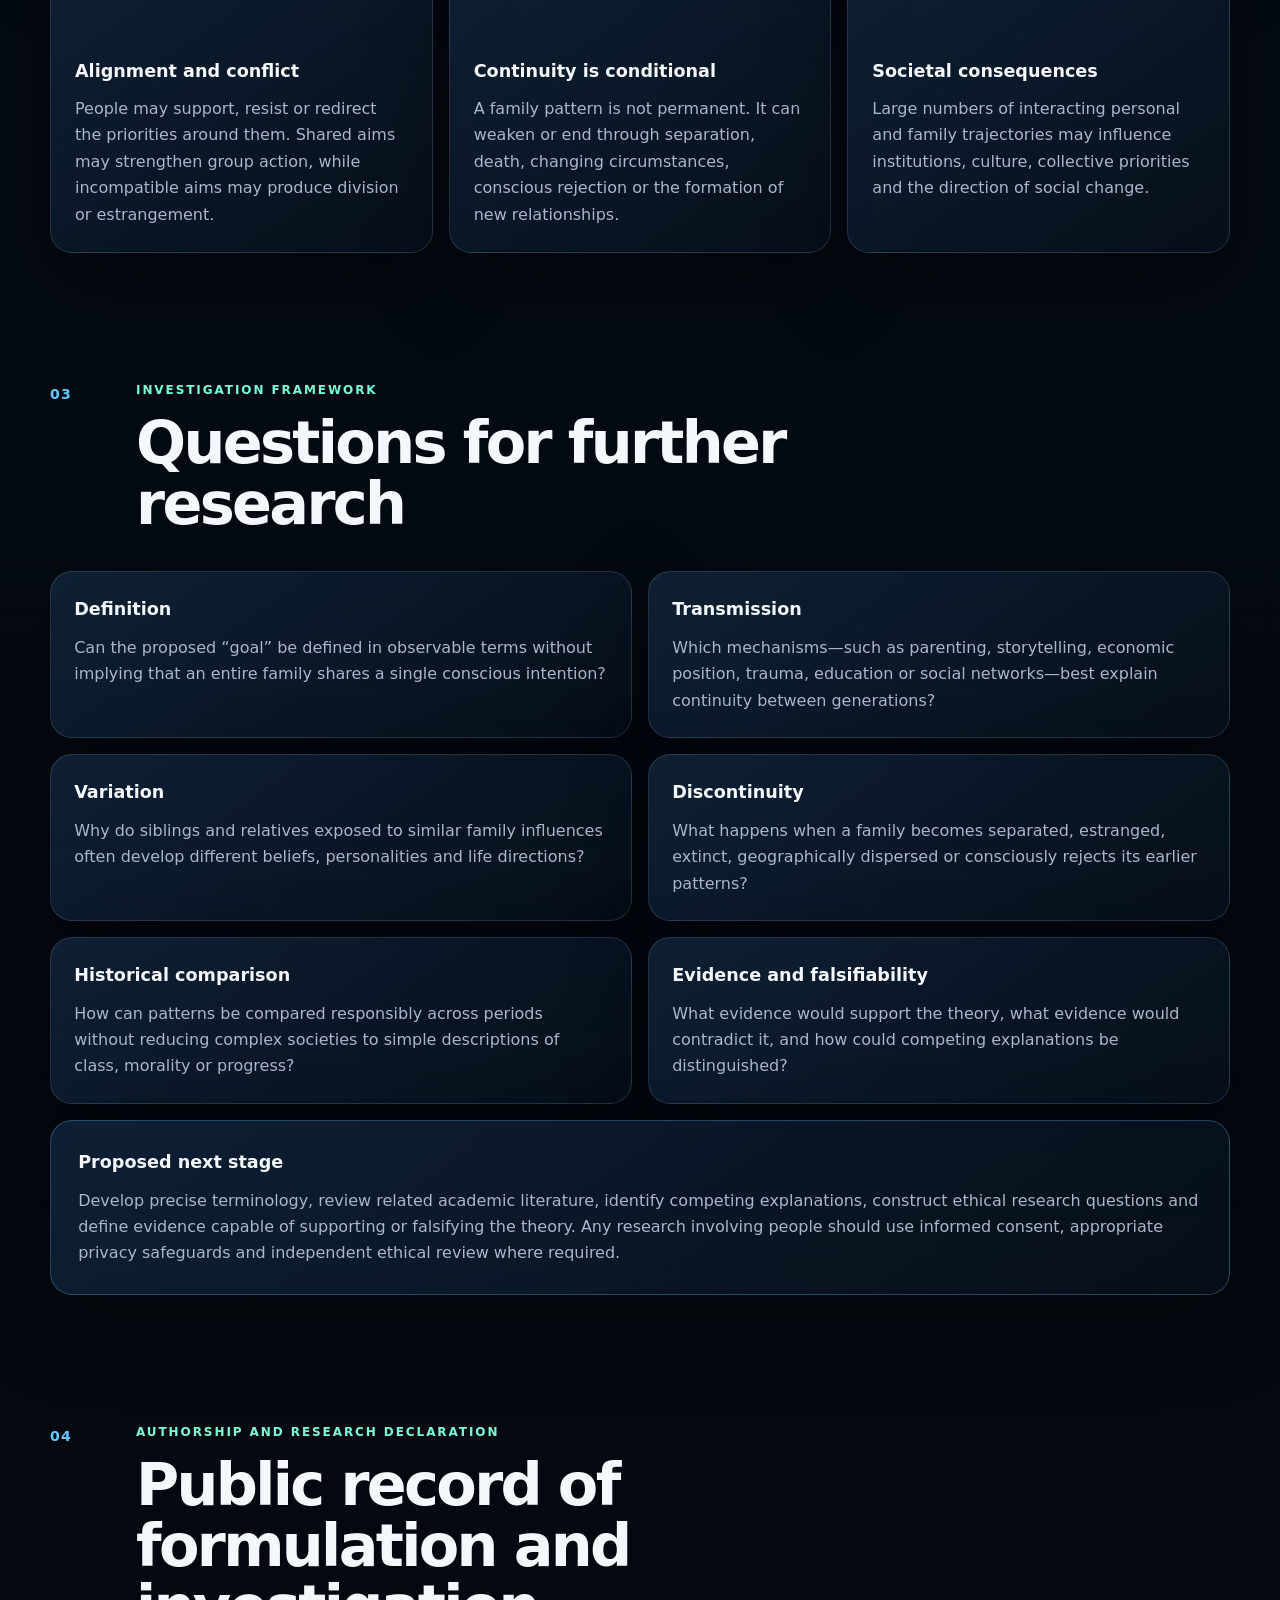
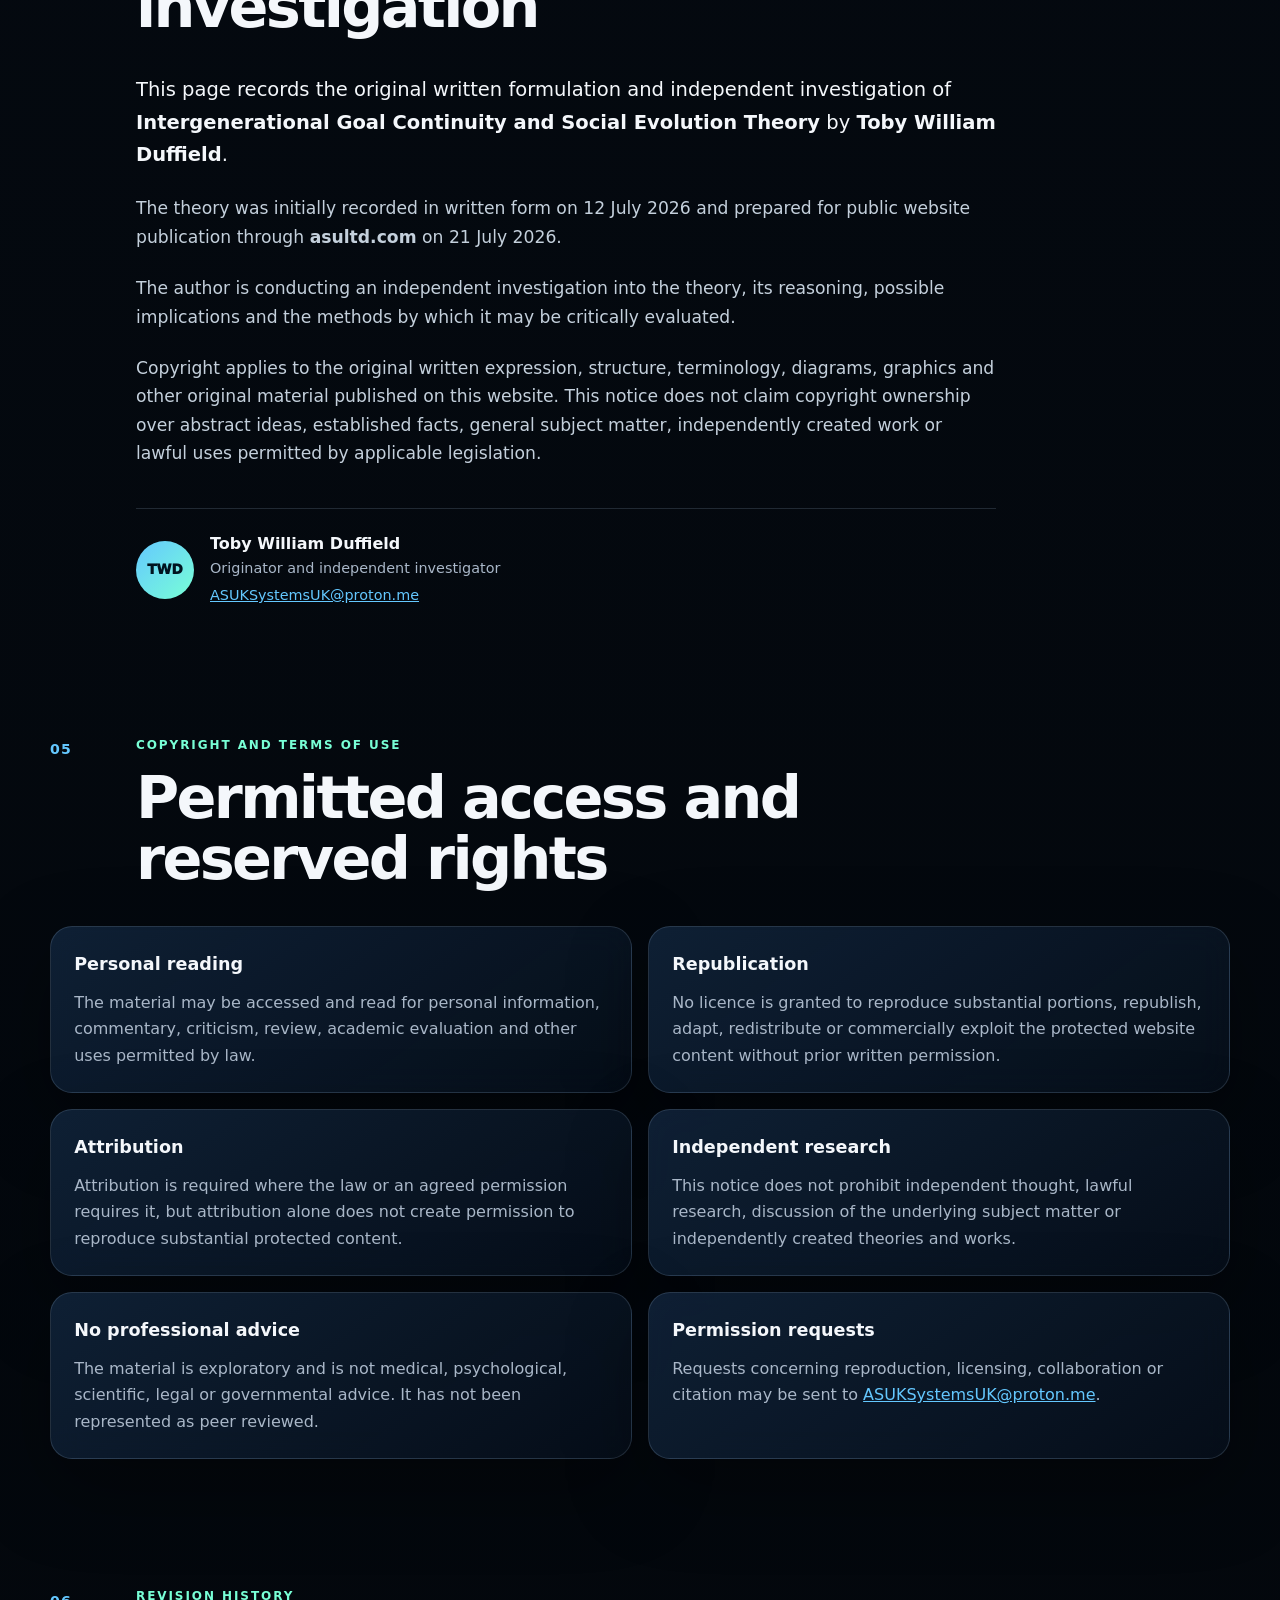
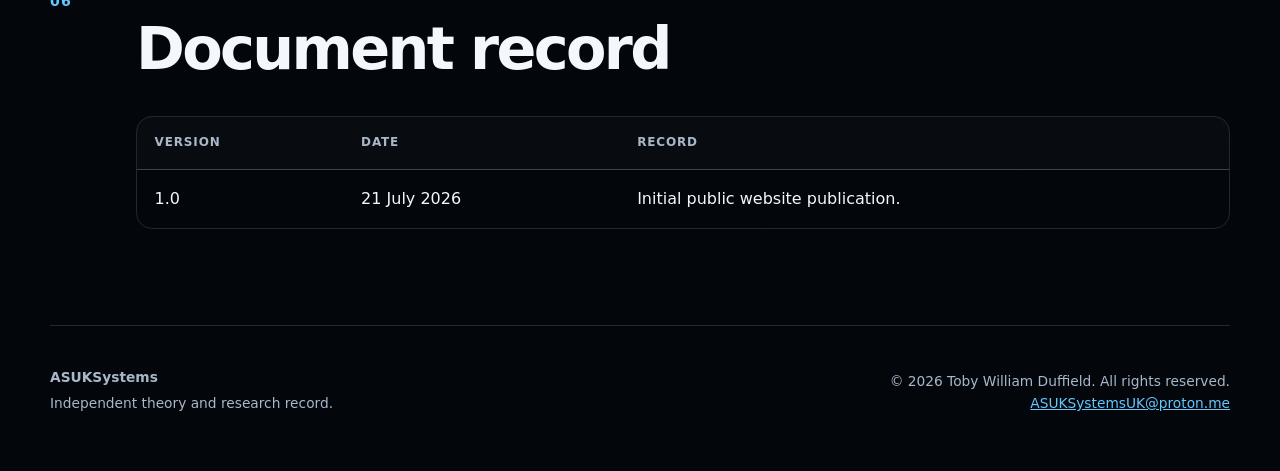
==== commit 08137c82: "Add files via upload" ====
--- a/index.html
+++ b/index.html
@@ -1,102 +1,422 @@
 <!doctype html>
 <html lang="en-GB">
 <head>
-<meta charset="utf-8">
-<meta name="viewport" content="width=device-width, initial-scale=1">
-<title>Seascape Holidays | Sea-view holiday home in Polzeath</title>
-<meta name="description" content="Stay at Seascape, a three-bedroom holiday home sleeping seven with sea views, private parking, Wi-Fi and easy access to Polzeath Beach.">
-<meta name="robots" content="index,follow">
-<link rel="canonical" href="https://asultd.com/">
-<meta property="og:type" content="website">
-<meta property="og:site_name" content="Seascape Holidays">
-<meta property="og:title" content="Seascape Holidays | Sea-view holiday home in Polzeath">
-<meta property="og:description" content="Stay at Seascape, a three-bedroom holiday home sleeping seven with sea views, private parking, Wi-Fi and easy access to Polzeath Beach.">
-<meta property="og:url" content="https://asultd.com/">
-<meta property="og:image" content="https://asultd.com/social-preview.jpg">
-<meta name="twitter:card" content="summary_large_image">
-<meta name="theme-color" content="#0f4c5c">
-<link rel="icon" href="favicon.svg" type="image/svg+xml">
-<link rel="manifest" href="site.webmanifest">
-<script>document.documentElement.classList.add('js')</script>
-<link rel="stylesheet" href="styles.css">
-<script type="application/ld+json">{"@context": "https://schema.org", "@type": "VacationRental", "name": "Seascape Holidays", "description": "A three-bedroom holiday home sleeping up to seven guests with sea views over Polzeath Beach, three bathrooms, Wi-Fi and parking for up to three cars.", "url": "https://asultd.com/", "image": ["https://asultd.com/hero-polzeath.webp", "https://asultd.com/seascape-house.webp"], "telephone": "+441208863638", "email": "info@seascapeholidays.net", "address": {"@type": "PostalAddress", "streetAddress": "Dunder Hill", "addressLocality": "Polzeath", "addressRegion": "Cornwall", "postalCode": "PL27 6SX", "addressCountry": "GB"}, "numberOfBedrooms": 3, "occupancy": {"@type": "QuantitativeValue", "maxValue": 7}, "amenityFeature": [{"@type": "LocationFeatureSpecification", "name": "Wi-Fi", "value": true}, {"@type": "LocationFeatureSpecification", "name": "Parking for up to three cars", "value": true}, {"@type": "LocationFeatureSpecification", "name": "Sea view", "value": true}, {"@type": "LocationFeatureSpecification", "name": "Bed linen included", "value": true}], "priceRange": "£756–£2,947 per week"}</script>
-<script src="main.js" defer></script>
-</head><body class="home"><a class="skip-link" href="#main">Skip to content</a>
-<div class="announcement"><div class="wrap announcement-inner"><span>Direct owner-managed holiday accommodation in Polzeath</span><a href="tel:+441208863638"><svg aria-hidden="true" viewBox="0 0 24 24"><path d="M22 16.92v3a2 2 0 0 1-2.18 2 19.79 19.79 0 0 1-8.63-3.07 19.5 19.5 0 0 1-6-6A19.79 19.79 0 0 1 2.12 4.18 2 2 0 0 1 4.11 2h3a2 2 0 0 1 2 1.72c.12.9.33 1.78.62 2.63a2 2 0 0 1-.45 2.11L8 9.73a16 16 0 0 0 6 6l1.27-1.27a2 2 0 0 1 2.11-.45c.85.29 1.73.5 2.63.62A2 2 0 0 1 22 16.92z"/></svg> +44 (0)1208 863638</a></div></div>
-<header class="site-header" data-header>
-  <div class="wrap nav-wrap">
-    <a class="brand" href="index.html" aria-label="Seascape Holidays home">
-      <span class="brand-mark" aria-hidden="true"><svg viewBox="0 0 64 64"><path d="M7 38c9-10 17-10 25 0s16 10 25 0"/><path d="M7 25c8-8 16-8 24 0s16 8 26 0"/></svg></span>
-      <span><strong>Seascape</strong><small>Holidays · Polzeath</small></span>
+  <meta charset="utf-8">
+  <meta name="viewport" content="width=device-width, initial-scale=1">
+  <meta name="description" content="The original written formulation and preliminary research declaration for the Intergenerational Goal Continuity and Social Evolution Theory by Toby William Duffield.">
+  <meta name="author" content="Toby William Duffield">
+  <meta name="robots" content="index, follow">
+  <meta name="theme-color" content="#07111f">
+
+  <meta property="og:type" content="website">
+  <meta property="og:title" content="Intergenerational Goal Continuity and Social Evolution Theory">
+  <meta property="og:description" content="An original theory and independent preliminary research declaration by Toby William Duffield.">
+  <meta property="og:url" content="https://asultd.com/">
+  <meta property="og:site_name" content="ASUKSystems">
+  <meta property="og:image" content="https://asultd.com/assets/social-card.svg">
+
+  <link rel="canonical" href="https://asultd.com/">
+  <link rel="icon" href="/assets/favicon.svg" type="image/svg+xml">
+  <link rel="stylesheet" href="/styles.css">
+
+  <title>Intergenerational Goal Continuity and Social Evolution Theory | ASUKSystems</title>
+</head>
+
+<body>
+  <a class="skip-link" href="#main-content">Skip to main content</a>
+
+  <div class="ambient ambient-one" aria-hidden="true"></div>
+  <div class="ambient ambient-two" aria-hidden="true"></div>
+
+  <header class="site-header">
+    <a class="brand" href="/" aria-label="ASUKSystems home">
+      <span class="brand-mark" aria-hidden="true">A</span>
+      <span>
+        <strong>ASUKSystems</strong>
+        <small>Independent research record</small>
+      </span>
     </a>
-    <button class="menu-button" type="button" aria-expanded="false" aria-controls="main-nav" data-menu-button><span>Menu</span><i></i><i></i><i></i></button>
-    <nav id="main-nav" class="main-nav" aria-label="Primary navigation" data-menu><a href="index.html" class="active" aria-current="page">Home</a><a href="seascape.html" class="" >The house</a><a href="gallery.html" class="" >Gallery</a><a href="availability.html" class="" >Availability</a><a href="activities.html" class="" >Things to do</a><a href="webcam.html" class="" >Webcam</a><a href="contact.html" class="" >Contact</a><a class="nav-cta" href="availability.html">Check availability</a></nav>
-  </div>
-</header><main id="main">
-<section class="hero">
- <div class="hero-media"><img src="hero-polzeath.webp" alt="North Cornwall coastline and sea near Polzeath" width="1600" height="950" fetchpriority="high"></div>
- <div class="wrap hero-content">
-  <span class="eyebrow light">Seascape Holidays · Polzeath, Cornwall</span>
-  <h1>Sea views.<br>Beach days.<br>Space to unwind.</h1>
-  <p class="lead">A bright, privately managed holiday home sleeping up to seven, just a few minutes’ walk from Polzeath Beach, village shops and restaurants.</p>
-  <div class="hero-actions"><a class="button button-primary" href="availability.html">Check availability <svg aria-hidden="true" viewBox="0 0 24 24"><path d="M5 12h14M13 6l6 6-6 6"/></svg></a><a class="button button-secondary" href="seascape.html">Explore the house</a></div>
-  <p class="hero-note">Direct booking enquiries with the owners, Paul and Julie Duffield</p>
- </div>
-</section>
-<div class="facts-panel"><div class="wrap facts-grid">
- <div class="fact"><svg aria-hidden="true" viewBox="0 0 24 24"><path d="M16 21v-2a4 4 0 0 0-4-4H6a4 4 0 0 0-4 4v2"/><circle cx="9" cy="7" r="4"/><path d="M22 21v-2a4 4 0 0 0-3-3.87M16 3.13a4 4 0 0 1 0 7.75"/></svg><strong>Sleeps 7</strong><span>Family friendly</span></div>
- <div class="fact"><svg aria-hidden="true" viewBox="0 0 24 24"><path d="M3 5v14M21 19V9a2 2 0 0 0-2-2H9a2 2 0 0 0-2 2v10M3 13h18M7 9H3v4"/></svg><strong>3 bedrooms</strong><span>Two doubles + twin</span></div>
- <div class="fact"><svg aria-hidden="true" viewBox="0 0 24 24"><path d="M4 12h16a1 1 0 0 1 1 1v1a5 5 0 0 1-5 5H8a5 5 0 0 1-5-5v-1a1 1 0 0 1 1-1Z"/><path d="M6 12V5a2 2 0 0 1 2-2h1a2 2 0 0 1 2 2"/><path d="M8 21v-2M16 21v-2"/></svg><strong>3 bathrooms</strong><span>Private facilities</span></div>
- <div class="fact"><svg aria-hidden="true" viewBox="0 0 24 24"><path d="M5 17h14M6 17v2M18 17v2M3 12l2-5h14l2 5v5H3z"/><circle cx="7" cy="14" r="1"/><circle cx="17" cy="14" r="1"/></svg><strong>Up to 3 cars</strong><span>Private parking</span></div>
- <div class="fact"><svg aria-hidden="true" viewBox="0 0 24 24"><circle cx="13" cy="4" r="2"/><path d="m10 22 2-7-3-3 2-5 4 3 3 1M6 12l3-1M15 22l-3-7"/></svg><strong>Minutes to beach</strong><span>Polzeath on foot</span></div>
-</div></div>
-<section class="section"><div class="wrap split">
- <div class="prose reveal"><span class="eyebrow">A relaxed Cornish base</span><h2>Everything you need, with the coast outside.</h2><p class="lead">Seascape was built in 2007/08 and has welcomed holiday guests since 2013. Many visitors return year after year for the views, practical family layout and easy access to the village.</p><p>Bi-fold doors connect the open-plan living area to a decked terrace overlooking the sea. Inside, the house is warm, light and fully equipped for comfortable self-catering holidays.</p>
- <ul class="check-list"><li><svg aria-hidden="true" viewBox="0 0 24 24"><path d="m5 12 4 4L19 6"/></svg> Open-plan kitchen, dining and lounge</li><li><svg aria-hidden="true" viewBox="0 0 24 24"><path d="m5 12 4 4L19 6"/></svg> Sea-facing terrace and outdoor seating</li><li><svg aria-hidden="true" viewBox="0 0 24 24"><path d="m5 12 4 4L19 6"/></svg> Wi-Fi, books, games and televisions</li><li><svg aria-hidden="true" viewBox="0 0 24 24"><path d="m5 12 4 4L19 6"/></svg> Bed linen included</li><li><svg aria-hidden="true" viewBox="0 0 24 24"><path d="m5 12 4 4L19 6"/></svg> Travel cot and high chair available</li><li><svg aria-hidden="true" viewBox="0 0 24 24"><path d="m5 12 4 4L19 6"/></svg> Washing machine and tumble dryer</li></ul>
- <a class="text-link" href="seascape.html">See the full accommodation <svg aria-hidden="true" viewBox="0 0 24 24"><path d="M5 12h14M13 6l6 6-6 6"/></svg></a></div>
- <div class="media-card reveal"><img src="seascape-house-card.webp" alt="Exterior of Seascape holiday home in Polzeath" width="900" height="700" loading="lazy"><div class="media-caption"><strong>Seascape, Dunder Hill</strong><span>Private, close to the village and away from the main road</span></div></div>
-</div></section>
-<section class="section section-dark"><div class="wrap">
- <div class="section-heading"><div><span class="eyebrow light">Why guests return</span><h2>Made for unhurried family holidays.</h2></div><p>Comfortable spaces, practical facilities and a location that makes it easy to leave the car parked.</p></div>
- <div class="feature-grid">
-  <div class="feature reveal"><svg aria-hidden="true" viewBox="0 0 24 24"><path d="M2 15c3-4 6-4 9 0s6 4 11 0M2 9c3-4 6-4 9 0s6 4 11 0"/></svg><h3>Uninterrupted sea views</h3><p>Look across Polzeath Beach towards Pentire Headland and enjoy sunsets from spring through autumn.</p></div>
-  <div class="feature reveal"><svg aria-hidden="true" viewBox="0 0 24 24"><circle cx="13" cy="4" r="2"/><path d="m10 22 2-7-3-3 2-5 4 3 3 1M6 12l3-1M15 22l-3-7"/></svg><h3>Walk to everything</h3><p>The beach, shops, cafés and village amenities are only a few minutes away on foot.</p></div>
-  <div class="feature reveal"><svg aria-hidden="true" viewBox="0 0 24 24"><path d="M5 17h14M6 17v2M18 17v2M3 12l2-5h14l2 5v5H3z"/><circle cx="7" cy="14" r="1"/><circle cx="17" cy="14" r="1"/></svg><h3>Easy arrival</h3><p>Private parking for up to three cars gives families and groups room to arrive without compromise.</p></div>
- </div>
-</div></section>
-<section class="section section-tint"><div class="wrap">
- <div class="section-heading"><div><span class="eyebrow">Explore Polzeath</span><h2>Days shaped by the tide.</h2></div><p>Surf, swim, walk the coast path or simply watch the weather move across the bay.</p></div>
- <div class="cards">
-  <article class="card reveal"><div class="card-image"><img src="surfing-card.webp" alt="Surfer carrying a board at sunset" width="900" height="700" loading="lazy"></div><div class="card-body"><p class="card-kicker">On the water</p><h3>Surfing and swimming</h3><p>Polzeath is known for accessible surf, a broad sandy beach and rock pools to explore at low tide.</p><a class="text-link" href="activities.html">Plan your days <svg aria-hidden="true" viewBox="0 0 24 24"><path d="M5 12h14M13 6l6 6-6 6"/></svg></a></div></article>
-  <article class="card reveal"><div class="card-image"><img src="beach-path-card.webp" alt="Coastal path leading towards a sandy beach near Polzeath" width="900" height="700" loading="lazy"></div><div class="card-body"><p class="card-kicker">On foot</p><h3>Coastal walks</h3><p>Follow the north coast path towards Port Isaac or walk beside the Camel Estuary towards Rock.</p><a class="text-link" href="activities.html">Discover the area <svg aria-hidden="true" viewBox="0 0 24 24"><path d="M5 12h14M13 6l6 6-6 6"/></svg></a></div></article>
-  <article class="card reveal"><div class="card-image"><img src="north-cornwall-coast.webp" alt="Sea pinks and coastline on the north Cornish coast" width="1024" height="576" loading="lazy"></div><div class="card-body"><p class="card-kicker">Slow moments</p><h3>Views worth staying for</h3><p>From clear mornings to long summer sunsets, the coast is part of every day at Seascape.</p><a class="text-link" href="gallery.html">View the gallery <svg aria-hidden="true" viewBox="0 0 24 24"><path d="M5 12h14M13 6l6 6-6 6"/></svg></a></div></article>
- </div>
-</div></section>
-<section class="section"><div class="wrap">
- <div class="section-heading"><div><span class="eyebrow">Guest comments</span><h2>Recommended by returning visitors.</h2></div><a class="text-link" href="https://www.simplyowners.net/uk/england/cornwall/wadebridge/polzeath/p/40141/" target="_blank" rel="noopener">Read verified reviews <svg aria-hidden="true" viewBox="0 0 24 24"><path d="M5 12h14M13 6l6 6-6 6"/></svg></a></div>
- <div class="reviews">
-  <article class="review reveal"><div class="stars" aria-label="Five stars">★★★★★</div><blockquote>“Beautiful house with everything one could need, always clean and very well maintained.”</blockquote><cite>John Iddon · June 2026</cite></article>
-  <article class="review reveal"><div class="stars" aria-label="Five stars">★★★★★</div><blockquote>“An excellent property within a two-minute walk to the beach and shops.”</blockquote><cite>Ken Hillier · June 2026</cite></article>
-  <article class="review reveal"><div class="stars" aria-label="Five stars">★★★★★</div><blockquote>“A great family house with everything you need for a really comfortable stay.”</blockquote><cite>Shirley · June 2026</cite></article>
- </div><p class="source-note">Review excerpts reproduced from Seascape’s current verified property listing.</p>
-</div></section>
-<section class="section-sm"><div class="wrap cta-card reveal"><div><span class="eyebrow light">Ready to plan?</span><h2>Check your preferred dates.</h2><p>Weekly stays are available from £756 to £2,947. Contact the owners directly to confirm current pricing, availability and property details.</p></div><a class="button button-sand" href="availability.html">Availability & prices <svg aria-hidden="true" viewBox="0 0 24 24"><path d="M5 12h14M13 6l6 6-6 6"/></svg></a></div></section>
-</main><section class="contact-band">
-  <div class="wrap contact-band-grid">
-    <div><span class="eyebrow light">Plan your stay</span><h2>Polzeath is waiting.</h2><p>Speak directly with the owners about dates, prices and anything you need to know before booking.</p></div>
-    <div class="contact-band-actions"><a class="button button-sand" href="availability.html">Check availability <svg aria-hidden="true" viewBox="0 0 24 24"><path d="M5 12h14M13 6l6 6-6 6"/></svg></a><a class="text-link light-link" href="tel:+441208863638">+44 (0)1208 863638</a></div>
-  </div>
-</section>
-<footer class="site-footer">
- <div class="wrap footer-grid">
-  <div class="footer-brand"><a class="brand" href="index.html" aria-label="Seascape Holidays home">
-      <span class="brand-mark" aria-hidden="true"><svg viewBox="0 0 64 64"><path d="M7 38c9-10 17-10 25 0s16 10 25 0"/><path d="M7 25c8-8 16-8 24 0s16 8 26 0"/></svg></span>
-      <span><strong>Seascape</strong><small>Holidays · Polzeath</small></span>
-    </a><p>A light-filled family holiday home overlooking Polzeath Beach on Cornwall’s north coast.</p></div>
-  <div><h3>Explore</h3><ul><li><a href="seascape.html">The house</a></li><li><a href="gallery.html">Gallery</a></li><li><a href="availability.html">Availability</a></li><li><a href="activities.html">Things to do</a></li><li><a href="webcam.html">Webcam</a></li><li><a href="contact.html">Contact</a></li></ul></div>
-  <div><h3>Contact</h3><ul class="footer-contact"><li><a href="tel:+441208863638">+44 (0)1208 863638</a></li><li><a href="mailto:info@seascapeholidays.net">info@seascapeholidays.net</a></li><li><a href="mailto:seascape98@outlook.com">seascape98@outlook.com</a></li><li>Dunder Hill, Polzeath<br>Cornwall PL27 6SX</li></ul></div>
-  <div><h3>Enquiry hours</h3><p>Monday–Friday<br>6am–10pm</p><p>Saturday–Sunday<br>9am–12pm</p></div>
- </div>
- <div class="wrap footer-bottom"><p>© <span data-year></span> Seascape Holidays. All rights reserved.</p><div><a href="privacy.html">Privacy</a><a href="booking-information.html">Booking information</a></div></div>
-</footer>
-<a class="mobile-book" href="availability.html"><svg aria-hidden="true" viewBox="0 0 24 24"><rect x="3" y="5" width="18" height="16" rx="2"/><path d="M16 3v4M8 3v4M3 11h18"/></svg> Check availability</a></body></html>+
+    <nav aria-label="Primary navigation">
+      <a href="#theory">Theory</a>
+      <a href="#investigation">Investigation</a>
+      <a href="#authorship">Authorship</a>
+      <a href="#terms">Terms</a>
+    </nav>
+  </header>
+
+  <main id="main-content">
+    <section class="hero" aria-labelledby="page-title">
+      <div class="eyebrow">Original theory · preliminary investigation</div>
+      <h1 id="page-title">Intergenerational Goal Continuity and Social Evolution Theory</h1>
+
+      <p class="lead">
+        A proposed framework for examining how individual psychology, family influence,
+        inherited priorities and changing social environments may interact across generations.
+      </p>
+
+      <div class="hero-actions">
+        <a class="button primary" href="#theory">Read the theory</a>
+        <a class="button secondary" href="mailto:ASUKSystemsUK@proton.me">Contact the author</a>
+      </div>
+
+      <dl class="record-grid" aria-label="Publication record">
+        <div>
+          <dt>Author</dt>
+          <dd>Toby William Duffield</dd>
+        </div>
+        <div>
+          <dt>Initial written formulation</dt>
+          <dd><time datetime="2026-07-12">12 July 2026</time></dd>
+        </div>
+        <div>
+          <dt>Website publication</dt>
+          <dd><time datetime="2026-07-21">21 July 2026</time></dd>
+        </div>
+        <div>
+          <dt>Document version</dt>
+          <dd>1.0</dd>
+        </div>
+        <div>
+          <dt>Research status</dt>
+          <dd><span class="status">Preliminary investigation</span></dd>
+        </div>
+        <div>
+          <dt>Published through</dt>
+          <dd><a href="https://asultd.com/">asultd.com</a></dd>
+        </div>
+      </dl>
+    </section>
+
+    <section class="notice" aria-label="Research status notice">
+      <strong>Research status:</strong>
+      This page presents a developing hypothesis, not an established scientific conclusion.
+      Its propositions require clearer definitions, evidence, critical testing and comparison
+      with existing research in psychology, sociology, anthropology and behavioural genetics.
+    </section>
+
+    <section id="theory" class="content-section">
+      <div class="section-heading">
+        <span>01</span>
+        <div>
+          <p class="kicker">The proposed theory</p>
+          <h2>Psychological and social development across generations</h2>
+        </div>
+      </div>
+
+      <div class="prose">
+        <p>
+          Biological evolution is often described through simplified images of earlier primates
+          gradually becoming modern humans. Human development, however, is not only biological.
+          The environments in which people live, the institutions around them, the pressures they
+          experience and the ideas available to them also change over time.
+        </p>
+
+        <p>
+          The central proposition of this theory is that families and social groups may develop
+          enduring priorities, ambitions, fears, values and unresolved conflicts. These influences
+          may be transmitted—deliberately or unintentionally—to later generations through upbringing,
+          family stories, expectations, material circumstances, education, social networks and
+          repeated patterns of behaviour.
+        </p>
+
+        <p>
+          Each person remains an individual. Their psychology is shaped by a unique combination of
+          temperament, environment, treatment by others, opportunities, hardships, lessons and
+          personal interpretation. The theory does not claim that a family has one fixed or conscious
+          objective. Instead, it asks whether recurring family-level influences can produce patterns
+          that resemble a continuing intergenerational “goal”.
+        </p>
+
+        <p>
+          These inherited or learned influences exist within a particular historical period.
+          Victorian Britain, the Second World War and contemporary society contain different laws,
+          class structures, technologies and social expectations. Values that were once dominant can
+          weaken, be rejected or be reinterpreted. New priorities—including equality, diversity and
+          inclusion—can alter the choices available to individuals and the standards by which
+          behaviour is judged.
+        </p>
+
+        <p>
+          Under this framework, social evolution occurs partly because people inherit influences from
+          the past while adapting them to current conditions. A pattern continues only where people
+          remain connected to it, consciously or unconsciously. It can also break down when families
+          separate, reject earlier values, lose contact, experience major disruption or deliberately
+          choose a different direction.
+        </p>
+      </div>
+    </section>
+
+    <section class="content-section">
+      <div class="section-heading">
+        <span>02</span>
+        <div>
+          <p class="kicker">Core propositions</p>
+          <h2>Claims to be defined and tested</h2>
+        </div>
+      </div>
+
+      <div class="cards">
+        <article class="card">
+          <p class="card-number">01</p>
+          <h3>Individual formation</h3>
+          <p>
+            Each person develops through a distinct interaction of temperament, relationships,
+            environment, education, opportunity, adversity and personal choice.
+          </p>
+        </article>
+
+        <article class="card">
+          <p class="card-number">02</p>
+          <h3>Intergenerational transmission</h3>
+          <p>
+            Families may pass down values, expectations, coping strategies, ambitions, fears,
+            narratives and behavioural patterns without those influences being formally recorded.
+          </p>
+        </article>
+
+        <article class="card">
+          <p class="card-number">03</p>
+          <h3>Historical adaptation</h3>
+          <p>
+            Inherited influences are altered by the laws, technologies, economic conditions and
+            social norms of the generation in which a person lives.
+          </p>
+        </article>
+
+        <article class="card">
+          <p class="card-number">04</p>
+          <h3>Alignment and conflict</h3>
+          <p>
+            People may support, resist or redirect the priorities around them. Shared aims may
+            strengthen group action, while incompatible aims may produce division or estrangement.
+          </p>
+        </article>
+
+        <article class="card">
+          <p class="card-number">05</p>
+          <h3>Continuity is conditional</h3>
+          <p>
+            A family pattern is not permanent. It can weaken or end through separation, death,
+            changing circumstances, conscious rejection or the formation of new relationships.
+          </p>
+        </article>
+
+        <article class="card">
+          <p class="card-number">06</p>
+          <h3>Societal consequences</h3>
+          <p>
+            Large numbers of interacting personal and family trajectories may influence institutions,
+            culture, collective priorities and the direction of social change.
+          </p>
+        </article>
+      </div>
+    </section>
+
+    <section id="investigation" class="content-section">
+      <div class="section-heading">
+        <span>03</span>
+        <div>
+          <p class="kicker">Investigation framework</p>
+          <h2>Questions for further research</h2>
+        </div>
+      </div>
+
+      <div class="question-list">
+        <article>
+          <h3>Definition</h3>
+          <p>
+            Can the proposed “goal” be defined in observable terms without implying that an entire
+            family shares a single conscious intention?
+          </p>
+        </article>
+        <article>
+          <h3>Transmission</h3>
+          <p>
+            Which mechanisms—such as parenting, storytelling, economic position, trauma, education or
+            social networks—best explain continuity between generations?
+          </p>
+        </article>
+        <article>
+          <h3>Variation</h3>
+          <p>
+            Why do siblings and relatives exposed to similar family influences often develop different
+            beliefs, personalities and life directions?
+          </p>
+        </article>
+        <article>
+          <h3>Discontinuity</h3>
+          <p>
+            What happens when a family becomes separated, estranged, extinct, geographically dispersed
+            or consciously rejects its earlier patterns?
+          </p>
+        </article>
+        <article>
+          <h3>Historical comparison</h3>
+          <p>
+            How can patterns be compared responsibly across periods without reducing complex societies
+            to simple descriptions of class, morality or progress?
+          </p>
+        </article>
+        <article>
+          <h3>Evidence and falsifiability</h3>
+          <p>
+            What evidence would support the theory, what evidence would contradict it, and how could
+            competing explanations be distinguished?
+          </p>
+        </article>
+      </div>
+
+      <aside class="method-note">
+        <h3>Proposed next stage</h3>
+        <p>
+          Develop precise terminology, review related academic literature, identify competing
+          explanations, construct ethical research questions and define evidence capable of supporting
+          or falsifying the theory. Any research involving people should use informed consent,
+          appropriate privacy safeguards and independent ethical review where required.
+        </p>
+      </aside>
+    </section>
+
+    <section id="authorship" class="content-section declaration">
+      <div class="section-heading">
+        <span>04</span>
+        <div>
+          <p class="kicker">Authorship and research declaration</p>
+          <h2>Public record of formulation and investigation</h2>
+        </div>
+      </div>
+
+      <div class="prose">
+        <p>
+          This page records the original written formulation and independent investigation of
+          <strong>Intergenerational Goal Continuity and Social Evolution Theory</strong> by
+          <strong>Toby William Duffield</strong>.
+        </p>
+
+        <p>
+          The theory was initially recorded in written form on
+          <time datetime="2026-07-12">12 July 2026</time> and prepared for public website publication
+          through <strong>asultd.com</strong> on <time datetime="2026-07-21">21 July 2026</time>.
+        </p>
+
+        <p>
+          The author is conducting an independent investigation into the theory, its reasoning,
+          possible implications and the methods by which it may be critically evaluated.
+        </p>
+
+        <p>
+          Copyright applies to the original written expression, structure, terminology, diagrams,
+          graphics and other original material published on this website. This notice does not claim
+          copyright ownership over abstract ideas, established facts, general subject matter,
+          independently created work or lawful uses permitted by applicable legislation.
+        </p>
+      </div>
+
+      <div class="signature">
+        <div class="signature-mark">TWD</div>
+        <div>
+          <strong>Toby William Duffield</strong>
+          <span>Originator and independent investigator</span>
+          <a href="mailto:ASUKSystemsUK@proton.me">ASUKSystemsUK@proton.me</a>
+        </div>
+      </div>
+    </section>
+
+    <section id="terms" class="content-section">
+      <div class="section-heading">
+        <span>05</span>
+        <div>
+          <p class="kicker">Copyright and terms of use</p>
+          <h2>Permitted access and reserved rights</h2>
+        </div>
+      </div>
+
+      <div class="terms-grid">
+        <article>
+          <h3>Personal reading</h3>
+          <p>
+            The material may be accessed and read for personal information, commentary, criticism,
+            review, academic evaluation and other uses permitted by law.
+          </p>
+        </article>
+        <article>
+          <h3>Republication</h3>
+          <p>
+            No licence is granted to reproduce substantial portions, republish, adapt, redistribute
+            or commercially exploit the protected website content without prior written permission.
+          </p>
+        </article>
+        <article>
+          <h3>Attribution</h3>
+          <p>
+            Attribution is required where the law or an agreed permission requires it, but attribution
+            alone does not create permission to reproduce substantial protected content.
+          </p>
+        </article>
+        <article>
+          <h3>Independent research</h3>
+          <p>
+            This notice does not prohibit independent thought, lawful research, discussion of the
+            underlying subject matter or independently created theories and works.
+          </p>
+        </article>
+        <article>
+          <h3>No professional advice</h3>
+          <p>
+            The material is exploratory and is not medical, psychological, scientific, legal or
+            governmental advice. It has not been represented as peer reviewed.
+          </p>
+        </article>
+        <article>
+          <h3>Permission requests</h3>
+          <p>
+            Requests concerning reproduction, licensing, collaboration or citation may be sent to
+            <a href="mailto:ASUKSystemsUK@proton.me">ASUKSystemsUK@proton.me</a>.
+          </p>
+        </article>
+      </div>
+    </section>
+
+    <section class="version-history content-section" aria-labelledby="version-heading">
+      <div class="section-heading">
+        <span>06</span>
+        <div>
+          <p class="kicker">Revision history</p>
+          <h2 id="version-heading">Document record</h2>
+        </div>
+      </div>
+
+      <div class="version-table-wrap">
+        <table>
+          <thead>
+            <tr>
+              <th scope="col">Version</th>
+              <th scope="col">Date</th>
+              <th scope="col">Record</th>
+            </tr>
+          </thead>
+          <tbody>
+            <tr>
+              <td>1.0</td>
+              <td><time datetime="2026-07-21">21 July 2026</time></td>
+              <td>Initial public website publication.</td>
+            </tr>
+          </tbody>
+        </table>
+      </div>
+    </section>
+  </main>
+
+  <footer>
+    <div>
+      <strong>ASUKSystems</strong>
+      <p>Independent theory and research record.</p>
+    </div>
+    <div class="footer-right">
+      <p>© 2026 Toby William Duffield. All rights reserved.</p>
+      <a href="mailto:ASUKSystemsUK@proton.me">ASUKSystemsUK@proton.me</a>
+    </div>
+  </footer>
+</body>
+</html>
--- a/styles.css
+++ b/styles.css
@@ -1,9 +1,592 @@
-
-:root{
- --ink:#14313a;--ink-soft:#48616a;--ocean:#0f4c5c;--ocean-deep:#093742;--sea:#73b3ad;--foam:#eef7f5;--sand:#f1e2c4;--sand-light:#faf6ee;--white:#fff;--line:#dce8e5;--shadow:0 24px 70px rgba(17,50,59,.13);--shadow-sm:0 10px 30px rgba(17,50,59,.09);--radius:24px;--radius-sm:14px;--max:1180px;
-}
-*{box-sizing:border-box}html{scroll-behavior:smooth}body{margin:0;color:var(--ink);background:#fff;font-family:Inter,ui-sans-serif,-apple-system,BlinkMacSystemFont,"Segoe UI",sans-serif;line-height:1.65;-webkit-font-smoothing:antialiased}img{max-width:100%;display:block}a{color:inherit;text-decoration:none}button,input,select,textarea{font:inherit}button{color:inherit}.wrap{width:min(var(--max),calc(100% - 40px));margin-inline:auto}.skip-link{position:fixed;z-index:9999;left:12px;top:-100px;background:#fff;color:#000;padding:10px 14px;border-radius:8px}.skip-link:focus{top:12px}.announcement{background:var(--ocean-deep);color:#dcebea;font-size:.83rem}.announcement-inner{display:flex;align-items:center;justify-content:space-between;min-height:36px;gap:18px}.announcement a{display:flex;align-items:center;gap:7px;color:#fff}.announcement svg{width:15px;height:15px;fill:none;stroke:currentColor;stroke-width:1.8}.site-header{position:sticky;top:0;z-index:100;background:rgba(255,255,255,.92);backdrop-filter:blur(16px);border-bottom:1px solid rgba(220,232,229,.75);transition:box-shadow .25s}.site-header.scrolled{box-shadow:0 9px 30px rgba(15,76,92,.08)}.nav-wrap{display:flex;align-items:center;justify-content:space-between;min-height:82px}.brand{display:inline-flex;align-items:center;gap:12px}.brand-mark{display:grid;place-items:center;width:48px;height:48px;border-radius:50%;background:var(--ocean);box-shadow:inset 0 0 0 1px rgba(255,255,255,.15)}.brand-mark svg{width:34px;height:34px;fill:none;stroke:#fff;stroke-width:4;stroke-linecap:round}.brand strong{display:block;font-family:Georgia,"Times New Roman",serif;font-weight:500;font-size:1.45rem;letter-spacing:.01em;line-height:1}.brand small{display:block;margin-top:5px;color:var(--ink-soft);font-size:.69rem;text-transform:uppercase;letter-spacing:.14em}.main-nav{display:flex;align-items:center;gap:24px;font-size:.91rem;font-weight:650}.main-nav>a:not(.nav-cta){position:relative;padding:29px 0}.main-nav>a:not(.nav-cta)::after{content:"";position:absolute;left:0;right:100%;bottom:20px;height:2px;background:var(--sea);transition:right .2s}.main-nav>a:hover::after,.main-nav>a.active::after{right:0}.nav-cta,.button{display:inline-flex;align-items:center;justify-content:center;gap:10px;border-radius:999px;padding:13px 21px;font-size:.91rem;font-weight:750;line-height:1.2;transition:transform .2s,box-shadow .2s,background .2s}.nav-cta,.button-primary{background:var(--ocean);color:#fff;box-shadow:0 8px 24px rgba(15,76,92,.22)}.nav-cta:hover,.button-primary:hover{background:var(--ocean-deep);transform:translateY(-2px);box-shadow:0 12px 30px rgba(15,76,92,.28)}.button-secondary{background:rgba(255,255,255,.12);color:#fff;border:1px solid rgba(255,255,255,.42);backdrop-filter:blur(8px)}.button-secondary:hover{background:#fff;color:var(--ocean);transform:translateY(-2px)}.button-sand{background:var(--sand);color:var(--ocean-deep)}.button-sand:hover{background:#fff;transform:translateY(-2px)}.button svg,.text-link svg{width:18px;height:18px;fill:none;stroke:currentColor;stroke-width:1.9;stroke-linecap:round;stroke-linejoin:round}.menu-button{display:none;border:0;background:none;cursor:pointer;padding:8px}.menu-button span{position:absolute;clip:rect(0 0 0 0)}.menu-button i{display:block;width:24px;height:2px;background:var(--ink);margin:5px;border-radius:2px;transition:.2s}.eyebrow{display:inline-block;font-size:.75rem;font-weight:800;letter-spacing:.16em;text-transform:uppercase;color:var(--ocean);margin-bottom:14px}.eyebrow.light{color:#afd9d5}h1,h2,h3{font-family:Georgia,"Times New Roman",serif;font-weight:500;line-height:1.08;margin:0 0 18px}h1{font-size:clamp(3.05rem,7.5vw,6.6rem);letter-spacing:-.045em}h2{font-size:clamp(2.25rem,4.4vw,4.15rem);letter-spacing:-.035em}h3{font-size:1.55rem;letter-spacing:-.02em}p{margin:0 0 1rem}.lead{font-size:clamp(1.08rem,1.8vw,1.3rem);color:var(--ink-soft);max-width:680px}.section{padding:110px 0}.section-sm{padding:75px 0}.section-tint{background:var(--sand-light)}.section-foam{background:var(--foam)}.section-dark{background:var(--ocean-deep);color:#fff}.section-heading{display:flex;align-items:end;justify-content:space-between;gap:32px;margin-bottom:48px}.section-heading p{max-width:600px;color:var(--ink-soft);margin:0}.section-dark .section-heading p{color:#c3d9d7}.hero{position:relative;min-height:720px;display:flex;align-items:center;color:#fff;overflow:hidden;background:var(--ocean-deep)}.hero-media{position:absolute;inset:0}.hero-media img{width:100%;height:100%;object-fit:cover}.hero-media::after{content:"";position:absolute;inset:0;background:linear-gradient(90deg,rgba(5,28,35,.84) 0%,rgba(5,28,35,.48) 52%,rgba(5,28,35,.16) 100%),linear-gradient(0deg,rgba(5,28,35,.35),transparent 45%)}.hero-content{position:relative;z-index:1;padding:88px 0 120px}.hero h1{max-width:930px}.hero .lead{color:#eaf4f2;max-width:650px}.hero-actions{display:flex;gap:13px;flex-wrap:wrap;margin-top:32px}.hero-note{display:flex;align-items:center;gap:12px;margin-top:30px;color:#d6e7e5;font-size:.9rem}.hero-note::before{content:"";width:42px;height:1px;background:#b5d5d1}.facts-panel{position:relative;margin-top:-55px;z-index:5}.facts-grid{display:grid;grid-template-columns:repeat(5,1fr);background:#fff;border-radius:var(--radius);box-shadow:var(--shadow);overflow:hidden}.fact{padding:28px 22px;text-align:center;border-right:1px solid var(--line)}.fact:last-child{border:0}.fact svg{width:26px;height:26px;fill:none;stroke:var(--ocean);stroke-width:1.6;stroke-linecap:round;stroke-linejoin:round;margin:0 auto 11px}.fact strong{display:block;font-size:1.04rem}.fact span{color:var(--ink-soft);font-size:.83rem}.split{display:grid;grid-template-columns:1.08fr .92fr;gap:80px;align-items:center}.split.reverse{grid-template-columns:.92fr 1.08fr}.media-card{position:relative}.media-card img{width:100%;aspect-ratio:4/3;object-fit:cover;border-radius:var(--radius);box-shadow:var(--shadow)}.media-caption{position:absolute;right:-25px;bottom:-25px;background:#fff;border-radius:16px;padding:18px 22px;box-shadow:var(--shadow-sm);max-width:250px}.media-caption strong{display:block}.media-caption span{font-size:.82rem;color:var(--ink-soft)}.prose p{color:var(--ink-soft)}.check-list{list-style:none;margin:28px 0;padding:0;display:grid;grid-template-columns:1fr 1fr;gap:13px 24px}.check-list li{display:flex;gap:10px;align-items:flex-start}.check-list svg{width:20px;height:20px;fill:none;stroke:var(--sea);stroke-width:2.5;flex:0 0 auto;margin-top:2px}.text-link{display:inline-flex;align-items:center;gap:8px;color:var(--ocean);font-weight:780;border-bottom:1px solid rgba(15,76,92,.32);padding-bottom:3px}.text-link:hover{border-color:var(--ocean)}.cards{display:grid;grid-template-columns:repeat(3,1fr);gap:24px}.card{background:#fff;border:1px solid var(--line);border-radius:var(--radius);overflow:hidden;box-shadow:0 10px 35px rgba(18,54,62,.05);transition:transform .25s,box-shadow .25s}.card:hover{transform:translateY(-6px);box-shadow:var(--shadow-sm)}.card-image{aspect-ratio:4/3;overflow:hidden}.card-image img{width:100%;height:100%;object-fit:cover;transition:transform .5s}.card:hover .card-image img{transform:scale(1.035)}.card-body{padding:28px}.card-body p{color:var(--ink-soft)}.card-kicker{font-size:.72rem;text-transform:uppercase;letter-spacing:.13em;font-weight:800;color:var(--ocean);margin-bottom:10px}.feature-grid{display:grid;grid-template-columns:repeat(3,1fr);gap:1px;background:rgba(255,255,255,.14);border:1px solid rgba(255,255,255,.14);border-radius:var(--radius);overflow:hidden}.feature{padding:40px;background:rgba(255,255,255,.045)}.feature svg{width:31px;height:31px;fill:none;stroke:#9fd0cb;stroke-width:1.5;margin-bottom:22px}.feature p{color:#c6d9d7}.reviews{display:grid;grid-template-columns:repeat(3,1fr);gap:24px}.review{padding:32px;background:#fff;border-radius:var(--radius);border:1px solid var(--line);box-shadow:0 12px 40px rgba(15,76,92,.05)}.stars{letter-spacing:4px;color:#b57b27;font-size:.9rem;margin-bottom:18px}.review blockquote{font-family:Georgia,"Times New Roman",serif;font-size:1.24rem;line-height:1.45;margin:0 0 24px}.review cite{font-style:normal;color:var(--ink-soft);font-size:.84rem}.cta-card{display:grid;grid-template-columns:1fr auto;align-items:center;gap:40px;background:var(--ocean);color:#fff;padding:55px;border-radius:var(--radius);box-shadow:var(--shadow)}.cta-card p{color:#cce1df;max-width:650px}.contact-band{background:var(--ocean);color:#fff;padding:75px 0}.contact-band-grid{display:grid;grid-template-columns:1fr auto;align-items:center;gap:45px}.contact-band h2{font-size:clamp(2.25rem,4vw,3.8rem)}.contact-band p{color:#cde1df;max-width:650px}.contact-band-actions{display:flex;flex-direction:column;align-items:center;gap:13px}.light-link{color:#fff;border-color:rgba(255,255,255,.4)}.site-footer{background:#071f27;color:#d2dfdd;padding:70px 0 25px}.footer-grid{display:grid;grid-template-columns:1.6fr .8fr 1.1fr .8fr;gap:45px}.site-footer .brand{color:#fff}.site-footer .brand small{color:#a7bfbc}.site-footer .footer-brand>p{max-width:390px;color:#a9bfbd;margin-top:24px}.site-footer h3{font-family:inherit;font-size:.76rem;text-transform:uppercase;letter-spacing:.15em;font-weight:800;color:#fff;margin-bottom:18px}.site-footer ul{list-style:none;padding:0;margin:0}.site-footer li{margin:8px 0}.site-footer a:hover{color:#fff}.site-footer p{color:#a9bfbd}.footer-contact li:last-child{color:#a9bfbd}.footer-bottom{display:flex;justify-content:space-between;gap:20px;padding-top:30px;margin-top:45px;border-top:1px solid rgba(255,255,255,.12);font-size:.78rem}.footer-bottom p{margin:0}.footer-bottom div{display:flex;gap:20px}.mobile-book{display:none}.page-hero{position:relative;padding:125px 0 95px;background:var(--ocean-deep);color:#fff;overflow:hidden}.page-hero.media{min-height:520px;display:flex;align-items:end}.page-hero img{position:absolute;inset:0;width:100%;height:100%;object-fit:cover}.page-hero::after{content:"";position:absolute;inset:0;background:linear-gradient(90deg,rgba(5,30,38,.82),rgba(5,30,38,.33)),linear-gradient(0deg,rgba(5,30,38,.56),transparent 70%)}.page-hero-inner{position:relative;z-index:1}.page-hero h1{font-size:clamp(3rem,6vw,5.7rem);max-width:900px}.page-hero .lead{color:#dcebea}.breadcrumb{display:flex;gap:9px;align-items:center;font-size:.78rem;text-transform:uppercase;letter-spacing:.12em;font-weight:800;color:#b7d2cf;margin-bottom:22px}.breadcrumb a:hover{color:#fff}.intro-grid{display:grid;grid-template-columns:1fr .65fr;gap:70px;align-items:start}.stat-card{background:var(--sand-light);border-radius:var(--radius);padding:35px}.stat-card dl{display:grid;grid-template-columns:1fr 1fr;gap:22px;margin:0}.stat-card dt{font-size:.73rem;text-transform:uppercase;letter-spacing:.12em;font-weight:800;color:var(--ink-soft)}.stat-card dd{font-family:Georgia,"Times New Roman",serif;font-size:1.35rem;margin:4px 0 0}.room-grid{display:grid;grid-template-columns:repeat(3,1fr);gap:24px}.room{padding:30px;border-radius:var(--radius);background:#fff;border:1px solid var(--line)}.room-number{display:grid;place-items:center;width:42px;height:42px;background:var(--foam);color:var(--ocean);border-radius:50%;font-weight:800;margin-bottom:22px}.room ul,.facility-columns ul{list-style:none;padding:0;margin:18px 0 0}.room li,.facility-columns li{position:relative;padding-left:20px;margin:8px 0;color:var(--ink-soft)}.room li::before,.facility-columns li::before{content:"";position:absolute;left:0;top:.7em;width:6px;height:6px;border-radius:50%;background:var(--sea)}.facility-columns{display:grid;grid-template-columns:repeat(4,1fr);gap:30px}.facility-column{background:#fff;border:1px solid var(--line);border-radius:20px;padding:28px}.facility-column h3{font-family:inherit;font-size:1rem;font-weight:800}.gallery-grid{display:grid;grid-template-columns:repeat(12,1fr);grid-auto-rows:230px;gap:16px}.gallery-item{border:0;padding:0;background:#ddd;border-radius:20px;overflow:hidden;cursor:zoom-in;position:relative}.gallery-item img{width:100%;height:100%;object-fit:cover;transition:transform .4s}.gallery-item:hover img{transform:scale(1.03)}.gallery-item:nth-child(1){grid-column:span 7;grid-row:span 2}.gallery-item:nth-child(2){grid-column:span 5}.gallery-item:nth-child(3){grid-column:span 5}.gallery-item:nth-child(4){grid-column:span 5}.gallery-item:nth-child(5){grid-column:span 7}.lightbox{position:fixed;inset:0;z-index:500;background:rgba(4,22,28,.94);display:none;place-items:center;padding:30px}.lightbox.open{display:grid}.lightbox img{max-width:min(1200px,92vw);max-height:82vh;object-fit:contain;border-radius:12px}.lightbox-close{position:absolute;right:24px;top:20px;border:0;background:#fff;color:#000;width:44px;height:44px;border-radius:50%;font-size:1.6rem;cursor:pointer}.lightbox-caption{color:#fff;margin-top:14px;text-align:center}.availability-grid{display:grid;grid-template-columns:1fr .85fr;gap:55px}.price-card{background:var(--ocean-deep);color:#fff;padding:45px;border-radius:var(--radius);position:sticky;top:130px}.price-card .price{font-family:Georgia,"Times New Roman",serif;font-size:3.4rem;line-height:1;margin:18px 0 8px}.price-card .price small{font-family:inherit;font-size:1rem}.price-card p{color:#bed5d2}.price-card .button{width:100%;margin-top:15px}.steps{counter-reset:steps;display:grid;gap:20px}.step{counter-increment:steps;display:grid;grid-template-columns:52px 1fr;gap:18px;padding:24px;border:1px solid var(--line);border-radius:18px}.step::before{content:counter(steps);display:grid;place-items:center;width:44px;height:44px;border-radius:50%;background:var(--foam);color:var(--ocean);font-weight:850}.step h3{font-family:inherit;font-size:1rem;font-weight:800;margin:2px 0 6px}.step p{color:var(--ink-soft);margin:0}.notice{padding:22px 24px;border-left:4px solid var(--sea);background:var(--foam);border-radius:0 14px 14px 0;color:var(--ink-soft)}.contact-grid{display:grid;grid-template-columns:.9fr 1.1fr;gap:65px}.contact-cards{display:grid;gap:16px}.contact-card{display:flex;gap:17px;align-items:flex-start;padding:24px;border:1px solid var(--line);border-radius:18px;background:#fff}.contact-card svg{width:24px;height:24px;fill:none;stroke:var(--ocean);stroke-width:1.7;flex:0 0 auto}.contact-card strong{display:block}.contact-card span,.contact-card address{font-style:normal;color:var(--ink-soft);font-size:.92rem}.enquiry-form{padding:38px;background:var(--sand-light);border-radius:var(--radius)}.form-grid{display:grid;grid-template-columns:1fr 1fr;gap:18px}.field{display:grid;gap:7px}.field.full{grid-column:1/-1}.field label{font-size:.82rem;font-weight:750}.field input,.field select,.field textarea{width:100%;border:1px solid #cfdedb;background:#fff;border-radius:12px;padding:13px 14px;color:var(--ink);outline:none}.field textarea{min-height:140px;resize:vertical}.field input:focus,.field select:focus,.field textarea:focus{border-color:var(--sea);box-shadow:0 0 0 4px rgba(115,179,173,.16)}.form-note{font-size:.78rem;color:var(--ink-soft);margin-top:15px}.legal{max-width:850px}.legal h2{font-size:2rem;margin-top:50px}.legal h3{font-family:inherit;font-weight:800;font-size:1.1rem;margin-top:30px}.legal p,.legal li{color:var(--ink-soft)}.legal a{color:var(--ocean);text-decoration:underline}.legal .updated{font-size:.82rem;background:var(--foam);display:inline-block;padding:8px 12px;border-radius:999px}.webcam-frame{display:grid;grid-template-columns:1fr 1fr;gap:55px;align-items:center}.webcam-image{position:relative;background:#0b2932;border-radius:var(--radius);padding:18px;box-shadow:var(--shadow)}.webcam-image img{width:100%;aspect-ratio:16/9;object-fit:cover;border-radius:13px;image-rendering:auto}.status-badge{position:absolute;top:30px;left:30px;display:flex;align-items:center;gap:8px;background:rgba(5,30,38,.86);color:#fff;padding:8px 12px;border-radius:999px;font-size:.72rem;font-weight:800;text-transform:uppercase;letter-spacing:.08em}.status-dot{width:8px;height:8px;border-radius:50%;background:#e7b05d}.activity-feature{display:grid;grid-template-columns:1.1fr .9fr;min-height:460px;border-radius:var(--radius);overflow:hidden;background:var(--ocean-deep);color:#fff}.activity-feature img{width:100%;height:100%;object-fit:cover}.activity-copy{padding:55px;align-self:center}.activity-copy p{color:#c5d8d6}.distance-list{display:grid;grid-template-columns:repeat(4,1fr);gap:18px}.distance{padding:25px;border:1px solid var(--line);border-radius:18px;text-align:center}.distance strong{display:block;font-family:Georgia,"Times New Roman",serif;font-size:1.5rem}.distance span{font-size:.82rem;color:var(--ink-soft)}.faq{display:grid;gap:12px;max-width:900px}.faq details{border:1px solid var(--line);border-radius:16px;padding:0 22px;background:#fff}.faq summary{cursor:pointer;font-weight:800;padding:20px 0;list-style:none;display:flex;justify-content:space-between;gap:20px}.faq summary::-webkit-details-marker{display:none}.faq summary::after{content:"+";font-size:1.35rem;color:var(--ocean)}.faq details[open] summary::after{content:"−"}.faq details p{color:var(--ink-soft);padding:0 0 20px;margin:0}.reveal{opacity:1;transform:none}.js .reveal{opacity:0;transform:translateY(18px);transition:opacity .7s ease,transform .7s ease}.js .reveal.visible{opacity:1;transform:none}.not-found{min-height:65vh;display:grid;place-items:center;text-align:center;padding:80px 20px}.not-found h1{font-size:7rem;color:var(--ocean);margin-bottom:5px}.not-found p{color:var(--ink-soft);max-width:560px}.source-note{font-size:.76rem;color:var(--ink-soft);margin-top:15px}
-@media(max-width:1050px){.main-nav{gap:15px;font-size:.83rem}.nav-cta{padding:11px 15px}.split{gap:45px}.cards,.reviews{gap:16px}.facility-columns{grid-template-columns:1fr 1fr}.footer-grid{grid-template-columns:1.3fr 1fr 1fr}.footer-grid>div:last-child{display:none}}
-@media(max-width:850px){body{padding-bottom:64px}.announcement-inner>span{display:none}.announcement-inner{justify-content:center}.nav-wrap{min-height:72px}.menu-button{display:block}.main-nav{position:absolute;left:20px;right:20px;top:72px;display:none;flex-direction:column;align-items:stretch;gap:0;background:#fff;border:1px solid var(--line);border-radius:18px;padding:12px;box-shadow:var(--shadow)}.main-nav.open{display:flex}.main-nav>a:not(.nav-cta){padding:13px 12px}.main-nav>a:not(.nav-cta)::after{display:none}.nav-cta{margin-top:8px}.hero{min-height:680px}.hero-media::after{background:linear-gradient(90deg,rgba(5,28,35,.86),rgba(5,28,35,.4)),linear-gradient(0deg,rgba(5,28,35,.35),transparent 45%)}.facts-grid{grid-template-columns:repeat(2,1fr)}.fact{border-bottom:1px solid var(--line)}.fact:nth-child(2n){border-right:0}.fact:last-child{grid-column:1/-1}.split,.split.reverse,.intro-grid,.availability-grid,.contact-grid,.webcam-frame,.activity-feature{grid-template-columns:1fr}.media-caption{right:14px}.cards,.reviews,.room-grid{grid-template-columns:1fr 1fr}.feature-grid{grid-template-columns:1fr}.feature{padding:32px}.contact-band-grid,.cta-card{grid-template-columns:1fr}.contact-band-actions{align-items:flex-start}.footer-grid{grid-template-columns:1fr 1fr}.gallery-grid{grid-auto-rows:190px}.gallery-item:nth-child(n){grid-column:span 6;grid-row:span 1}.gallery-item:first-child{grid-column:span 12;grid-row:span 2}.price-card{position:static}.distance-list{grid-template-columns:1fr 1fr}.mobile-book{display:flex;position:fixed;z-index:99;left:0;right:0;bottom:0;height:64px;background:var(--sand);color:var(--ocean-deep);align-items:center;justify-content:center;gap:10px;font-weight:850;box-shadow:0 -8px 25px rgba(9,55,66,.15)}.mobile-book svg{width:19px;height:19px;fill:none;stroke:currentColor;stroke-width:1.8}.section{padding:85px 0}.page-hero{padding:95px 0 75px}.page-hero.media{min-height:440px}}
-@media(max-width:580px){.wrap{width:min(var(--max),calc(100% - 28px))}.brand-mark{width:42px;height:42px}.brand strong{font-size:1.25rem}.brand small{font-size:.61rem}.hero{min-height:650px}.hero-content{padding:70px 0 105px}.hero-actions .button{width:100%}.facts-panel{margin-top:-40px}.fact{padding:22px 12px}.section{padding:70px 0}.section-sm{padding:55px 0}.section-heading{display:block;margin-bottom:34px}.section-heading p{margin-top:12px}.split,.split.reverse{gap:38px}.check-list{grid-template-columns:1fr}.cards,.reviews,.room-grid{grid-template-columns:1fr}.cta-card{padding:34px 25px}.contact-band{padding:58px 0}.footer-grid{grid-template-columns:1fr}.footer-bottom{display:block}.footer-bottom div{margin-top:12px}.gallery-grid{display:grid;grid-template-columns:1fr;grid-auto-rows:250px}.gallery-item:nth-child(n),.gallery-item:first-child{grid-column:auto;grid-row:auto}.facility-columns{grid-template-columns:1fr}.stat-card dl{grid-template-columns:1fr 1fr}.form-grid{grid-template-columns:1fr}.field.full{grid-column:auto}.enquiry-form{padding:27px 20px}.distance-list{grid-template-columns:1fr 1fr}.activity-copy{padding:35px 25px}.page-hero.media{min-height:390px}.media-caption{position:relative;right:auto;bottom:auto;margin:-30px 14px 0}.contact-band-actions .button{width:100%}}
-@media(prefers-reduced-motion:reduce){html{scroll-behavior:auto}*,*::before,*::after{animation-duration:.01ms!important;transition-duration:.01ms!important}.js .reveal{opacity:1;transform:none}}
+/* ASUKSystems — static publication page */
+
+:root {
+  --bg: #050b13;
+  --bg-soft: #091525;
+  --panel: rgba(13, 29, 49, 0.72);
+  --panel-solid: #0d1d31;
+  --text: #f4f7fb;
+  --muted: #a9b7c8;
+  --line: rgba(177, 208, 238, 0.17);
+  --accent: #64c8ff;
+  --accent-2: #78ffd6;
+  --accent-dark: #08243a;
+  --max: 1180px;
+  --radius: 22px;
+  --shadow: 0 28px 80px rgba(0, 0, 0, 0.35);
+}
+
+* {
+  box-sizing: border-box;
+}
+
+html {
+  scroll-behavior: smooth;
+  color-scheme: dark;
+}
+
+body {
+  margin: 0;
+  min-width: 320px;
+  color: var(--text);
+  background:
+    radial-gradient(circle at 20% 0%, rgba(23, 112, 164, 0.18), transparent 32rem),
+    linear-gradient(180deg, #07111f 0%, var(--bg) 34%, #03070c 100%);
+  font-family:
+    Inter, ui-sans-serif, system-ui, -apple-system, BlinkMacSystemFont, "Segoe UI",
+    sans-serif;
+  line-height: 1.65;
+  overflow-x: hidden;
+}
+
+a {
+  color: inherit;
+}
+
+.skip-link {
+  position: fixed;
+  z-index: 100;
+  left: 1rem;
+  top: -6rem;
+  padding: 0.75rem 1rem;
+  color: #00131f;
+  background: var(--accent);
+  border-radius: 0.5rem;
+  font-weight: 800;
+}
+
+.skip-link:focus {
+  top: 1rem;
+}
+
+.ambient {
+  position: fixed;
+  z-index: -1;
+  width: 24rem;
+  height: 24rem;
+  border-radius: 50%;
+  filter: blur(90px);
+  opacity: 0.14;
+  pointer-events: none;
+}
+
+.ambient-one {
+  top: 16rem;
+  right: -10rem;
+  background: var(--accent);
+}
+
+.ambient-two {
+  bottom: 8rem;
+  left: -12rem;
+  background: var(--accent-2);
+}
+
+.site-header,
+main,
+footer {
+  width: min(calc(100% - 2rem), var(--max));
+  margin-inline: auto;
+}
+
+.site-header {
+  min-height: 86px;
+  display: flex;
+  align-items: center;
+  justify-content: space-between;
+  gap: 2rem;
+  border-bottom: 1px solid var(--line);
+}
+
+.brand {
+  display: inline-flex;
+  align-items: center;
+  gap: 0.85rem;
+  text-decoration: none;
+}
+
+.brand-mark {
+  width: 42px;
+  height: 42px;
+  display: grid;
+  place-items: center;
+  border: 1px solid rgba(100, 200, 255, 0.45);
+  border-radius: 12px;
+  color: var(--accent);
+  background: linear-gradient(145deg, rgba(100, 200, 255, 0.12), rgba(120, 255, 214, 0.04));
+  box-shadow: inset 0 0 24px rgba(100, 200, 255, 0.06);
+  font-weight: 900;
+}
+
+.brand strong,
+.brand small {
+  display: block;
+}
+
+.brand strong {
+  letter-spacing: 0.015em;
+}
+
+.brand small {
+  margin-top: -0.1rem;
+  color: var(--muted);
+  font-size: 0.72rem;
+}
+
+nav {
+  display: flex;
+  gap: 1.25rem;
+}
+
+nav a {
+  color: var(--muted);
+  text-decoration: none;
+  font-size: 0.9rem;
+  font-weight: 700;
+}
+
+nav a:hover,
+nav a:focus-visible {
+  color: var(--text);
+}
+
+main {
+  padding-bottom: 5rem;
+}
+
+.hero {
+  min-height: 690px;
+  display: flex;
+  flex-direction: column;
+  justify-content: center;
+  padding: 7rem 0 5rem;
+}
+
+.eyebrow,
+.kicker {
+  margin: 0 0 1rem;
+  color: var(--accent-2);
+  font-size: 0.75rem;
+  font-weight: 900;
+  letter-spacing: 0.16em;
+  text-transform: uppercase;
+}
+
+h1,
+h2,
+h3,
+p {
+  overflow-wrap: break-word;
+}
+
+h1 {
+  max-width: 1050px;
+  margin: 0;
+  font-size: clamp(3rem, 7.5vw, 6.8rem);
+  line-height: 0.98;
+  letter-spacing: -0.06em;
+}
+
+.lead {
+  max-width: 780px;
+  margin: 2rem 0 0;
+  color: #c8d4e1;
+  font-size: clamp(1.15rem, 2vw, 1.45rem);
+  line-height: 1.6;
+}
+
+.hero-actions {
+  display: flex;
+  flex-wrap: wrap;
+  gap: 0.85rem;
+  margin-top: 2.2rem;
+}
+
+.button {
+  display: inline-flex;
+  min-height: 50px;
+  align-items: center;
+  justify-content: center;
+  padding: 0.75rem 1.15rem;
+  border: 1px solid var(--line);
+  border-radius: 999px;
+  text-decoration: none;
+  font-weight: 850;
+}
+
+.button.primary {
+  color: #00131f;
+  background: linear-gradient(135deg, var(--accent), var(--accent-2));
+  border-color: transparent;
+}
+
+.button.secondary {
+  background: rgba(255, 255, 255, 0.035);
+}
+
+.button:hover,
+.button:focus-visible {
+  transform: translateY(-1px);
+}
+
+.record-grid {
+  display: grid;
+  grid-template-columns: repeat(3, minmax(0, 1fr));
+  margin: 5rem 0 0;
+  border-top: 1px solid var(--line);
+  border-left: 1px solid var(--line);
+}
+
+.record-grid div {
+  min-height: 112px;
+  padding: 1.15rem;
+  border-right: 1px solid var(--line);
+  border-bottom: 1px solid var(--line);
+}
+
+.record-grid dt {
+  margin-bottom: 0.35rem;
+  color: var(--muted);
+  font-size: 0.72rem;
+  font-weight: 800;
+  letter-spacing: 0.08em;
+  text-transform: uppercase;
+}
+
+.record-grid dd {
+  margin: 0;
+  font-weight: 750;
+}
+
+.record-grid a {
+  color: var(--accent);
+}
+
+.status {
+  color: var(--accent-2);
+}
+
+.notice {
+  padding: 1.25rem 1.4rem;
+  border: 1px solid rgba(120, 255, 214, 0.25);
+  border-radius: 16px;
+  color: #d4e2ed;
+  background: rgba(120, 255, 214, 0.045);
+}
+
+.notice strong {
+  color: var(--accent-2);
+}
+
+.content-section {
+  padding: 7rem 0 1rem;
+}
+
+.section-heading {
+  display: grid;
+  grid-template-columns: 70px 1fr;
+  align-items: start;
+  gap: 1rem;
+  margin-bottom: 2.3rem;
+}
+
+.section-heading > span {
+  padding-top: 0.15rem;
+  color: var(--accent);
+  font-size: 0.88rem;
+  font-weight: 900;
+  letter-spacing: 0.08em;
+}
+
+.section-heading h2 {
+  max-width: 850px;
+  margin: 0;
+  font-size: clamp(2rem, 4.6vw, 4.2rem);
+  line-height: 1.04;
+  letter-spacing: -0.045em;
+}
+
+.kicker {
+  margin-bottom: 0.7rem;
+}
+
+.prose {
+  max-width: 860px;
+  margin-left: 86px;
+}
+
+.prose p {
+  margin: 0 0 1.45rem;
+  color: #c4d0dc;
+  font-size: 1.075rem;
+}
+
+.prose p:first-child {
+  color: var(--text);
+  font-size: 1.22rem;
+}
+
+.cards {
+  display: grid;
+  grid-template-columns: repeat(3, minmax(0, 1fr));
+  gap: 1rem;
+}
+
+.card,
+.question-list article,
+.terms-grid article,
+.method-note {
+  border: 1px solid var(--line);
+  border-radius: var(--radius);
+  background:
+    linear-gradient(145deg, rgba(18, 39, 64, 0.78), rgba(7, 16, 28, 0.74));
+  box-shadow: var(--shadow);
+  backdrop-filter: blur(16px);
+}
+
+.card {
+  min-height: 290px;
+  padding: 1.5rem;
+}
+
+.card-number {
+  margin: 0 0 3.5rem;
+  color: var(--accent);
+  font-size: 0.78rem;
+  font-weight: 900;
+}
+
+.card h3,
+.question-list h3,
+.terms-grid h3,
+.method-note h3 {
+  margin: 0 0 0.65rem;
+  font-size: 1.1rem;
+}
+
+.card p:last-child,
+.question-list p,
+.terms-grid p,
+.method-note p {
+  margin: 0;
+  color: var(--muted);
+}
+
+.question-list,
+.terms-grid {
+  display: grid;
+  grid-template-columns: repeat(2, minmax(0, 1fr));
+  gap: 1rem;
+}
+
+.question-list article,
+.terms-grid article {
+  padding: 1.45rem;
+}
+
+.method-note {
+  margin-top: 1rem;
+  padding: 1.7rem;
+  border-color: rgba(100, 200, 255, 0.28);
+}
+
+.declaration {
+  position: relative;
+}
+
+.signature {
+  display: flex;
+  align-items: center;
+  gap: 1rem;
+  max-width: 860px;
+  margin: 2.5rem 0 0 86px;
+  padding-top: 1.4rem;
+  border-top: 1px solid var(--line);
+}
+
+.signature-mark {
+  width: 58px;
+  height: 58px;
+  display: grid;
+  flex: 0 0 auto;
+  place-items: center;
+  border-radius: 50%;
+  color: #00131f;
+  background: linear-gradient(135deg, var(--accent), var(--accent-2));
+  font-size: 0.85rem;
+  font-weight: 950;
+}
+
+.signature strong,
+.signature span,
+.signature a {
+  display: block;
+}
+
+.signature span {
+  color: var(--muted);
+  font-size: 0.9rem;
+}
+
+.signature a {
+  margin-top: 0.2rem;
+  color: var(--accent);
+  font-size: 0.9rem;
+}
+
+.terms-grid a {
+  color: var(--accent);
+}
+
+.version-table-wrap {
+  overflow-x: auto;
+  margin-left: 86px;
+  border: 1px solid var(--line);
+  border-radius: 16px;
+}
+
+table {
+  width: 100%;
+  border-collapse: collapse;
+  min-width: 620px;
+}
+
+th,
+td {
+  padding: 1rem 1.1rem;
+  text-align: left;
+  border-bottom: 1px solid var(--line);
+}
+
+th {
+  color: var(--muted);
+  background: rgba(255, 255, 255, 0.025);
+  font-size: 0.75rem;
+  letter-spacing: 0.07em;
+  text-transform: uppercase;
+}
+
+tbody tr:last-child td {
+  border-bottom: 0;
+}
+
+footer {
+  display: flex;
+  justify-content: space-between;
+  gap: 2rem;
+  padding: 2.5rem 0 3.5rem;
+  border-top: 1px solid var(--line);
+  color: var(--muted);
+  font-size: 0.86rem;
+}
+
+footer p {
+  margin: 0.2rem 0 0;
+}
+
+footer a {
+  color: var(--accent);
+}
+
+.footer-right {
+  text-align: right;
+}
+
+@media (max-width: 900px) {
+  nav {
+    display: none;
+  }
+
+  .hero {
+    min-height: auto;
+    padding-top: 5rem;
+  }
+
+  .record-grid,
+  .cards {
+    grid-template-columns: repeat(2, minmax(0, 1fr));
+  }
+
+  .question-list,
+  .terms-grid {
+    grid-template-columns: 1fr;
+  }
+}
+
+@media (max-width: 620px) {
+  .site-header,
+  main,
+  footer {
+    width: min(calc(100% - 1.25rem), var(--max));
+  }
+
+  .site-header {
+    min-height: 72px;
+  }
+
+  .brand small {
+    display: none;
+  }
+
+  h1 {
+    font-size: clamp(2.75rem, 15vw, 4.6rem);
+  }
+
+  .hero {
+    padding-top: 4rem;
+  }
+
+  .record-grid,
+  .cards {
+    grid-template-columns: 1fr;
+  }
+
+  .section-heading {
+    grid-template-columns: 1fr;
+  }
+
+  .section-heading > span {
+    padding-top: 0;
+  }
+
+  .prose,
+  .signature,
+  .version-table-wrap {
+    margin-left: 0;
+  }
+
+  .content-section {
+    padding-top: 5rem;
+  }
+
+  footer {
+    flex-direction: column;
+  }
+
+  .footer-right {
+    text-align: left;
+  }
+}
+
+@media (prefers-reduced-motion: no-preference) {
+  .button {
+    transition: transform 160ms ease, border-color 160ms ease;
+  }
+
+  .ambient {
+    animation: drift 16s ease-in-out infinite alternate;
+  }
+
+  .ambient-two {
+    animation-delay: -7s;
+  }
+
+  @keyframes drift {
+    from {
+      transform: translate3d(-2rem, -1rem, 0) scale(0.95);
+    }
+    to {
+      transform: translate3d(2rem, 2rem, 0) scale(1.08);
+    }
+  }
+}
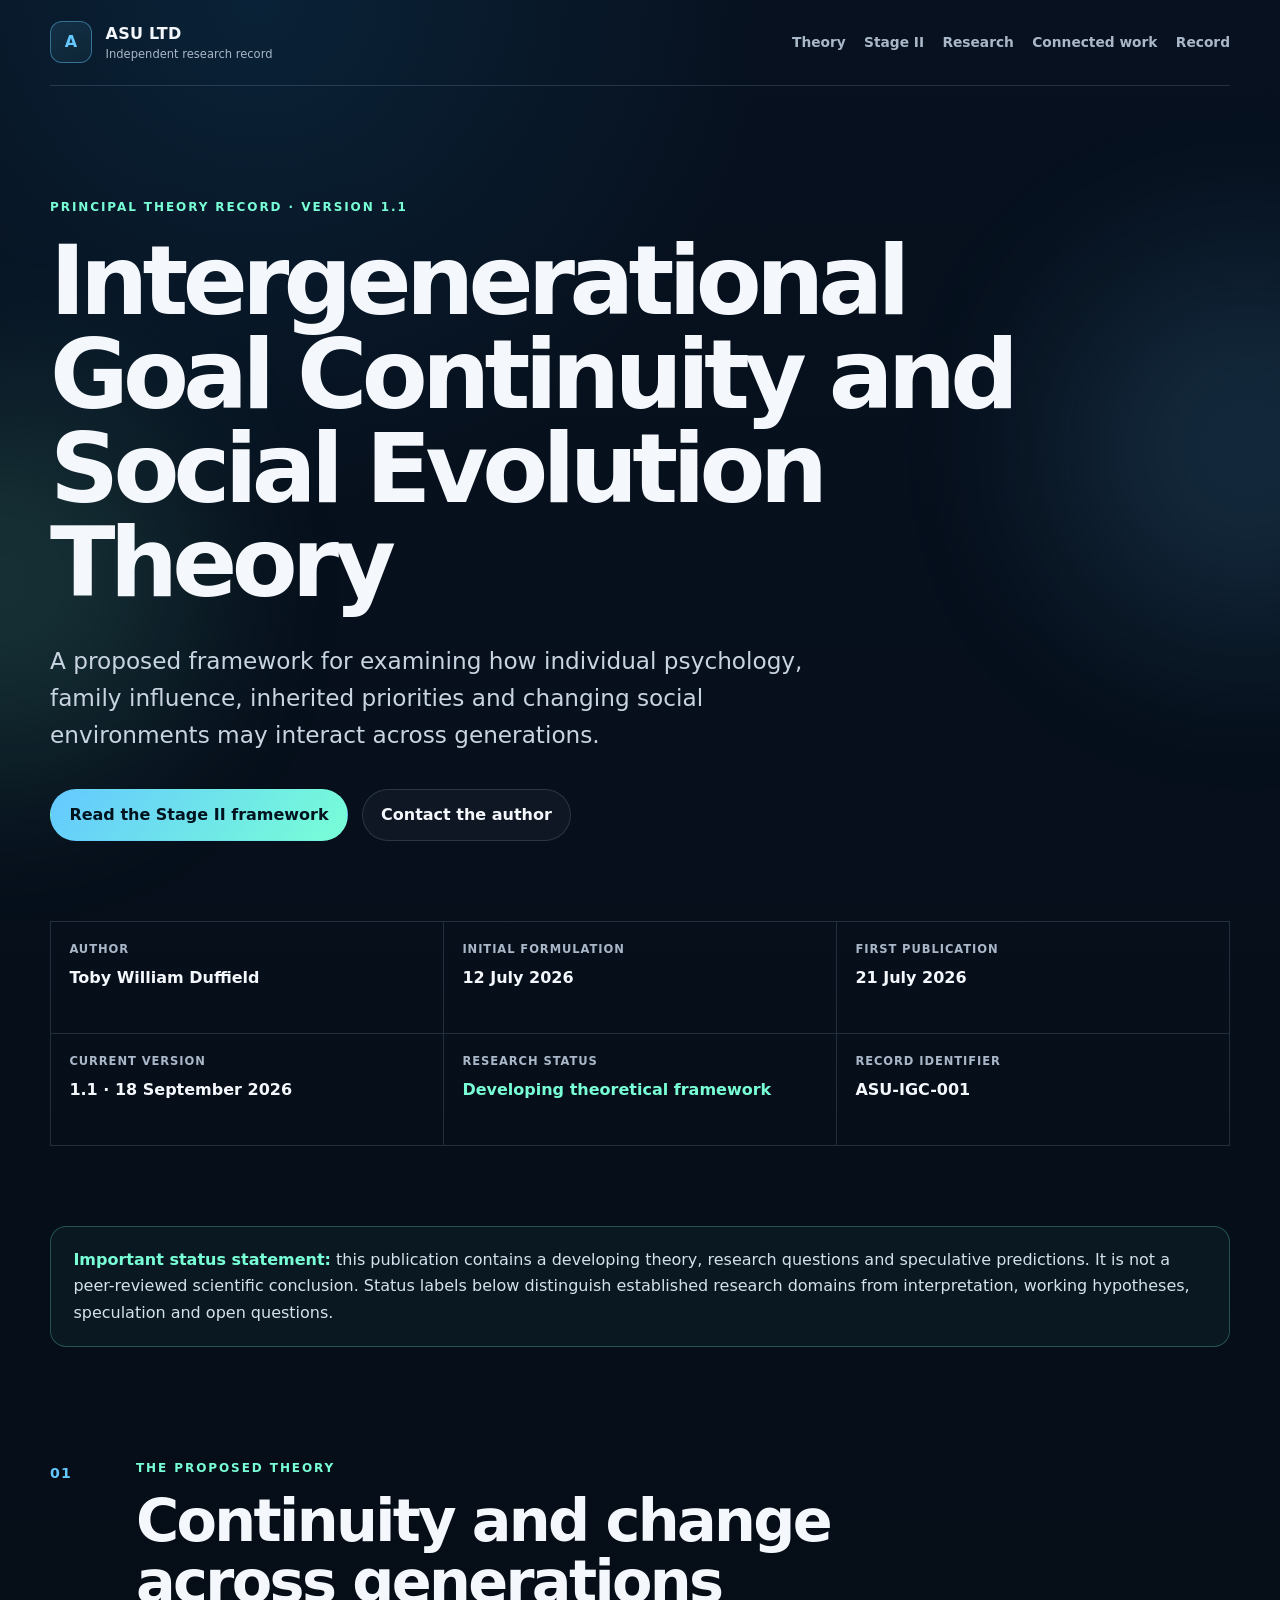
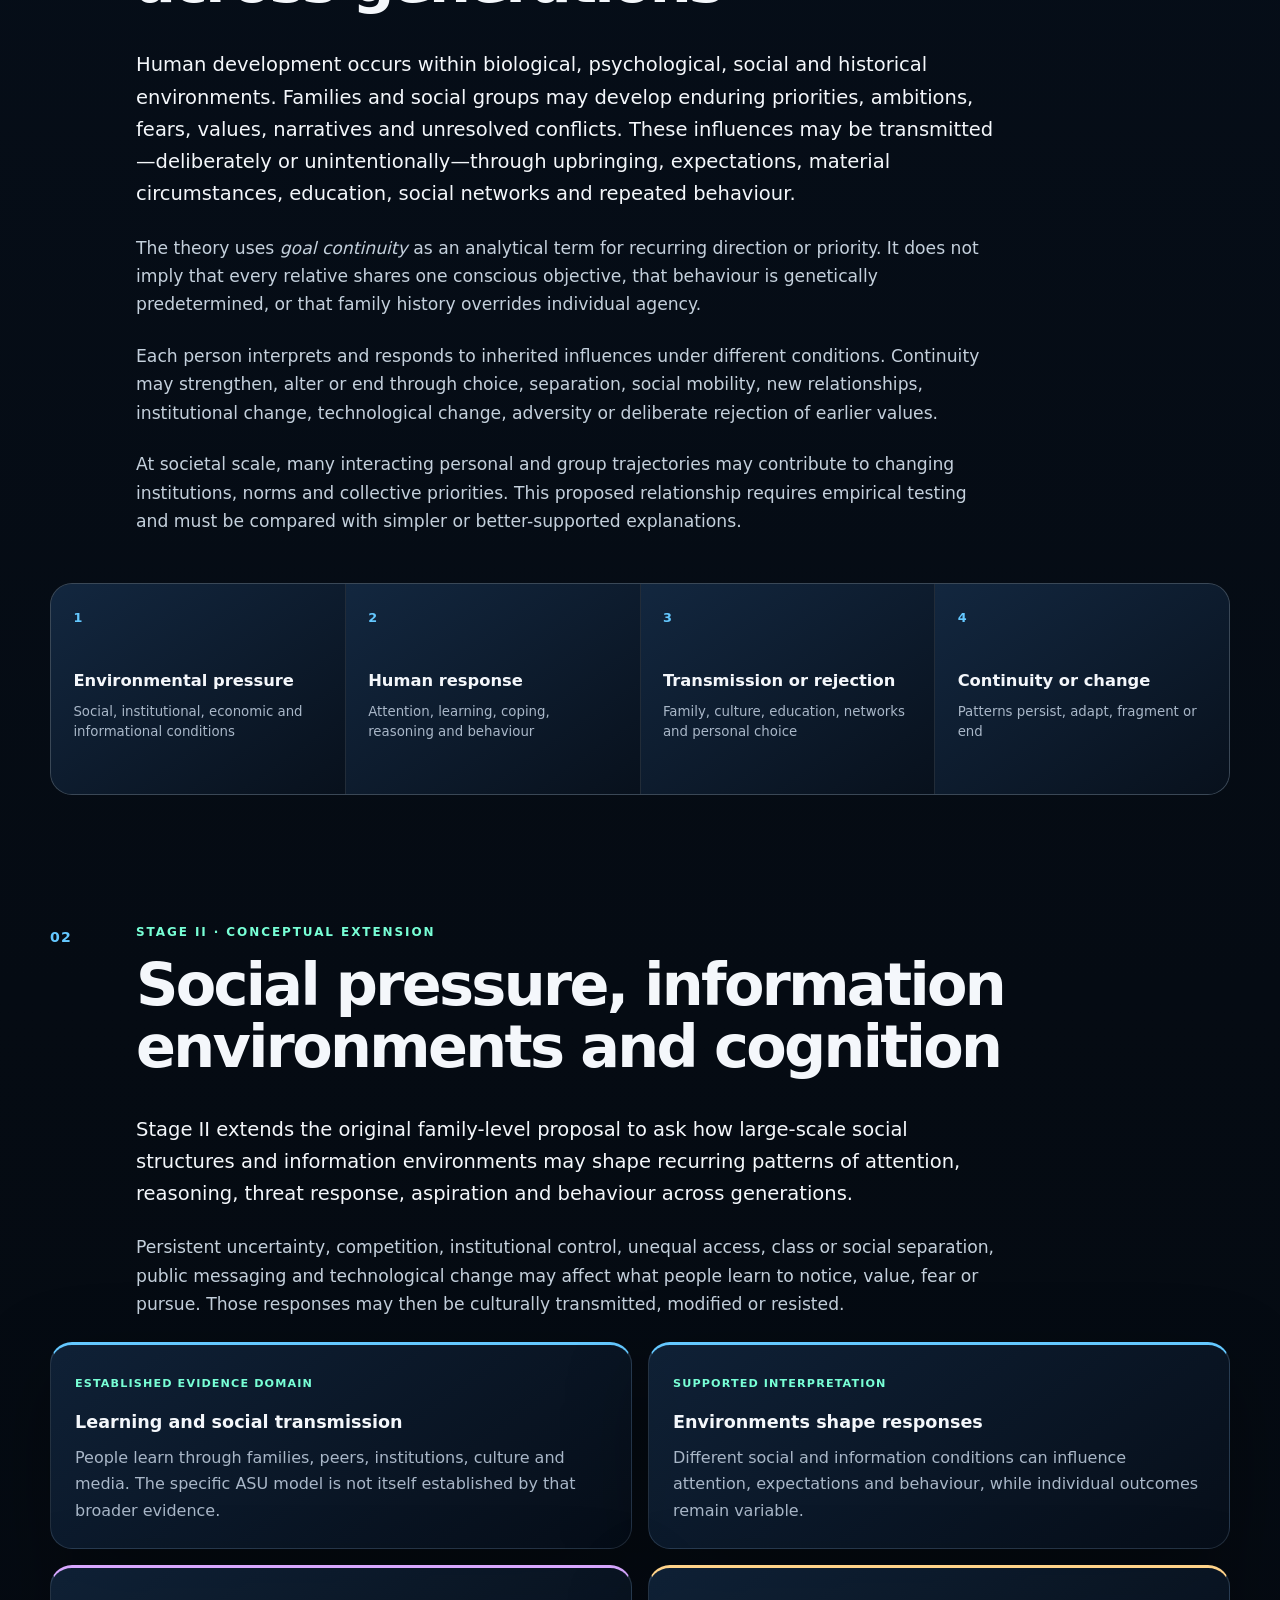
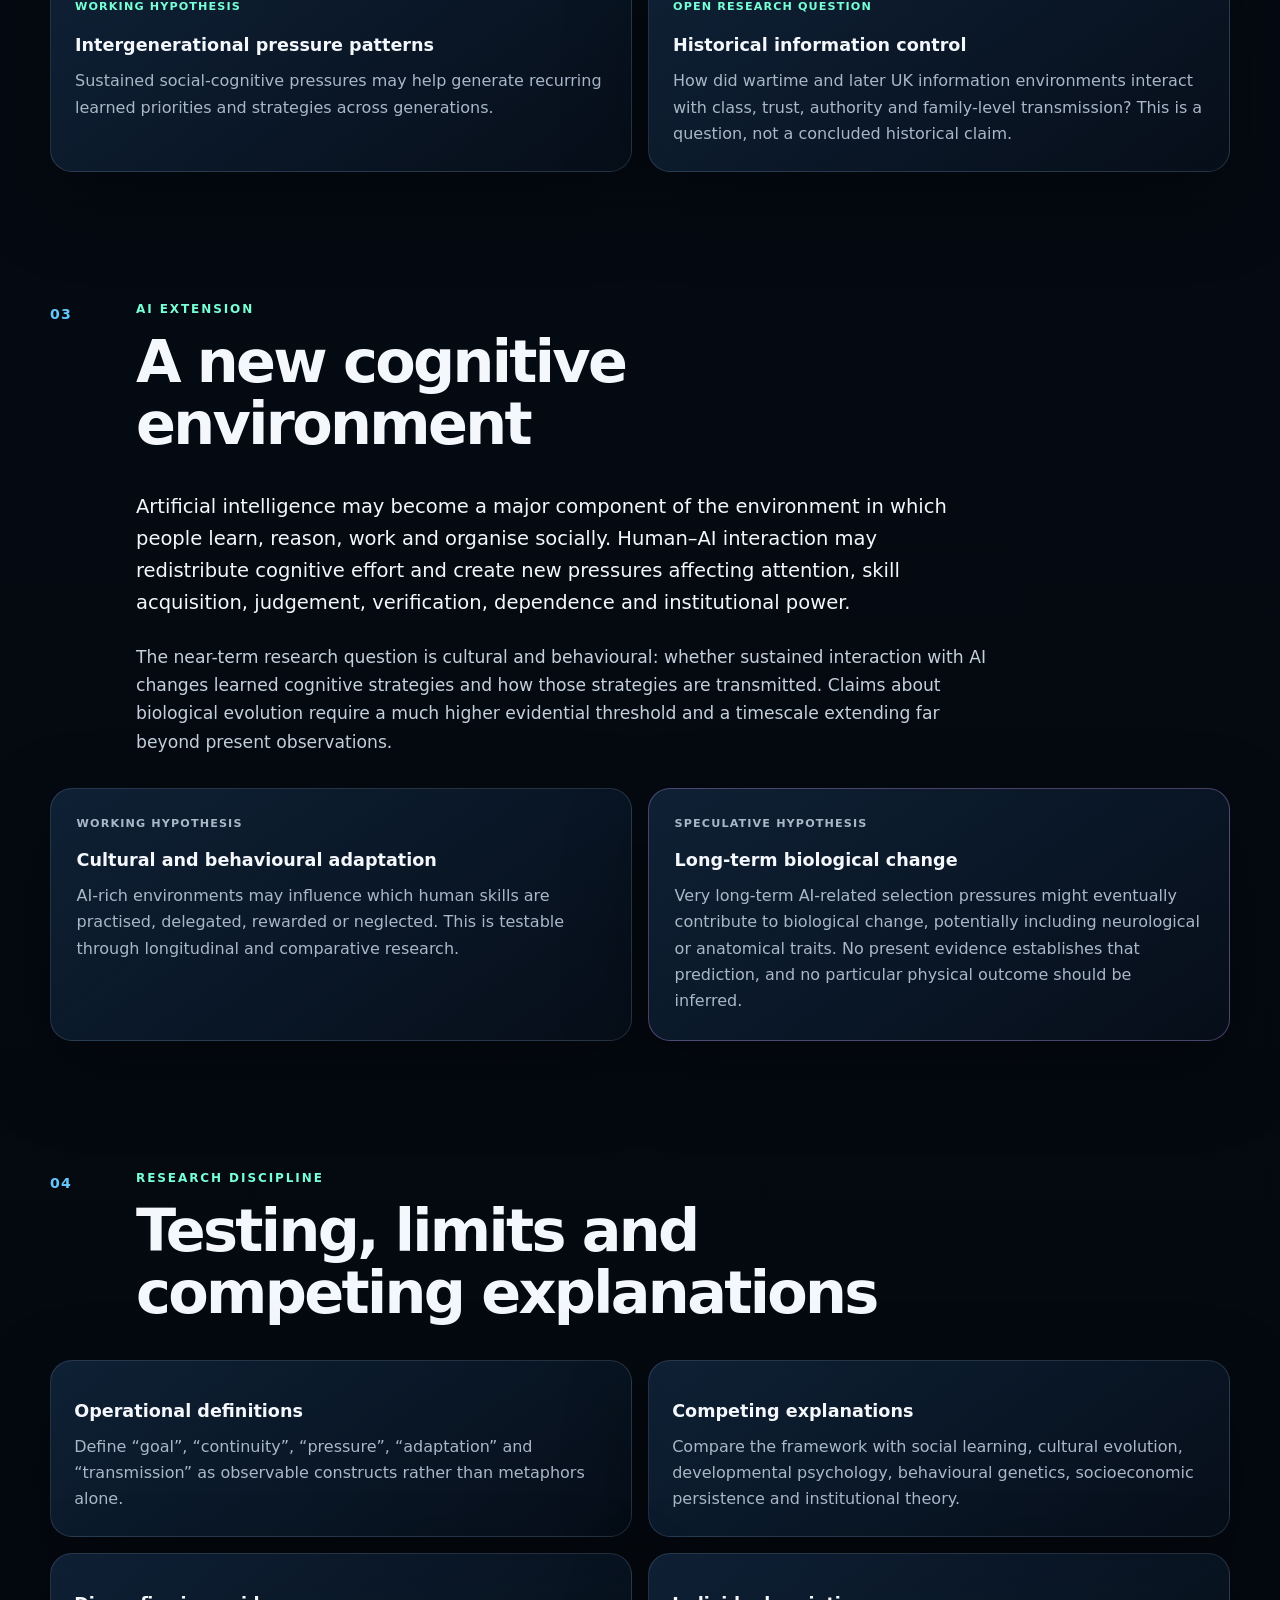
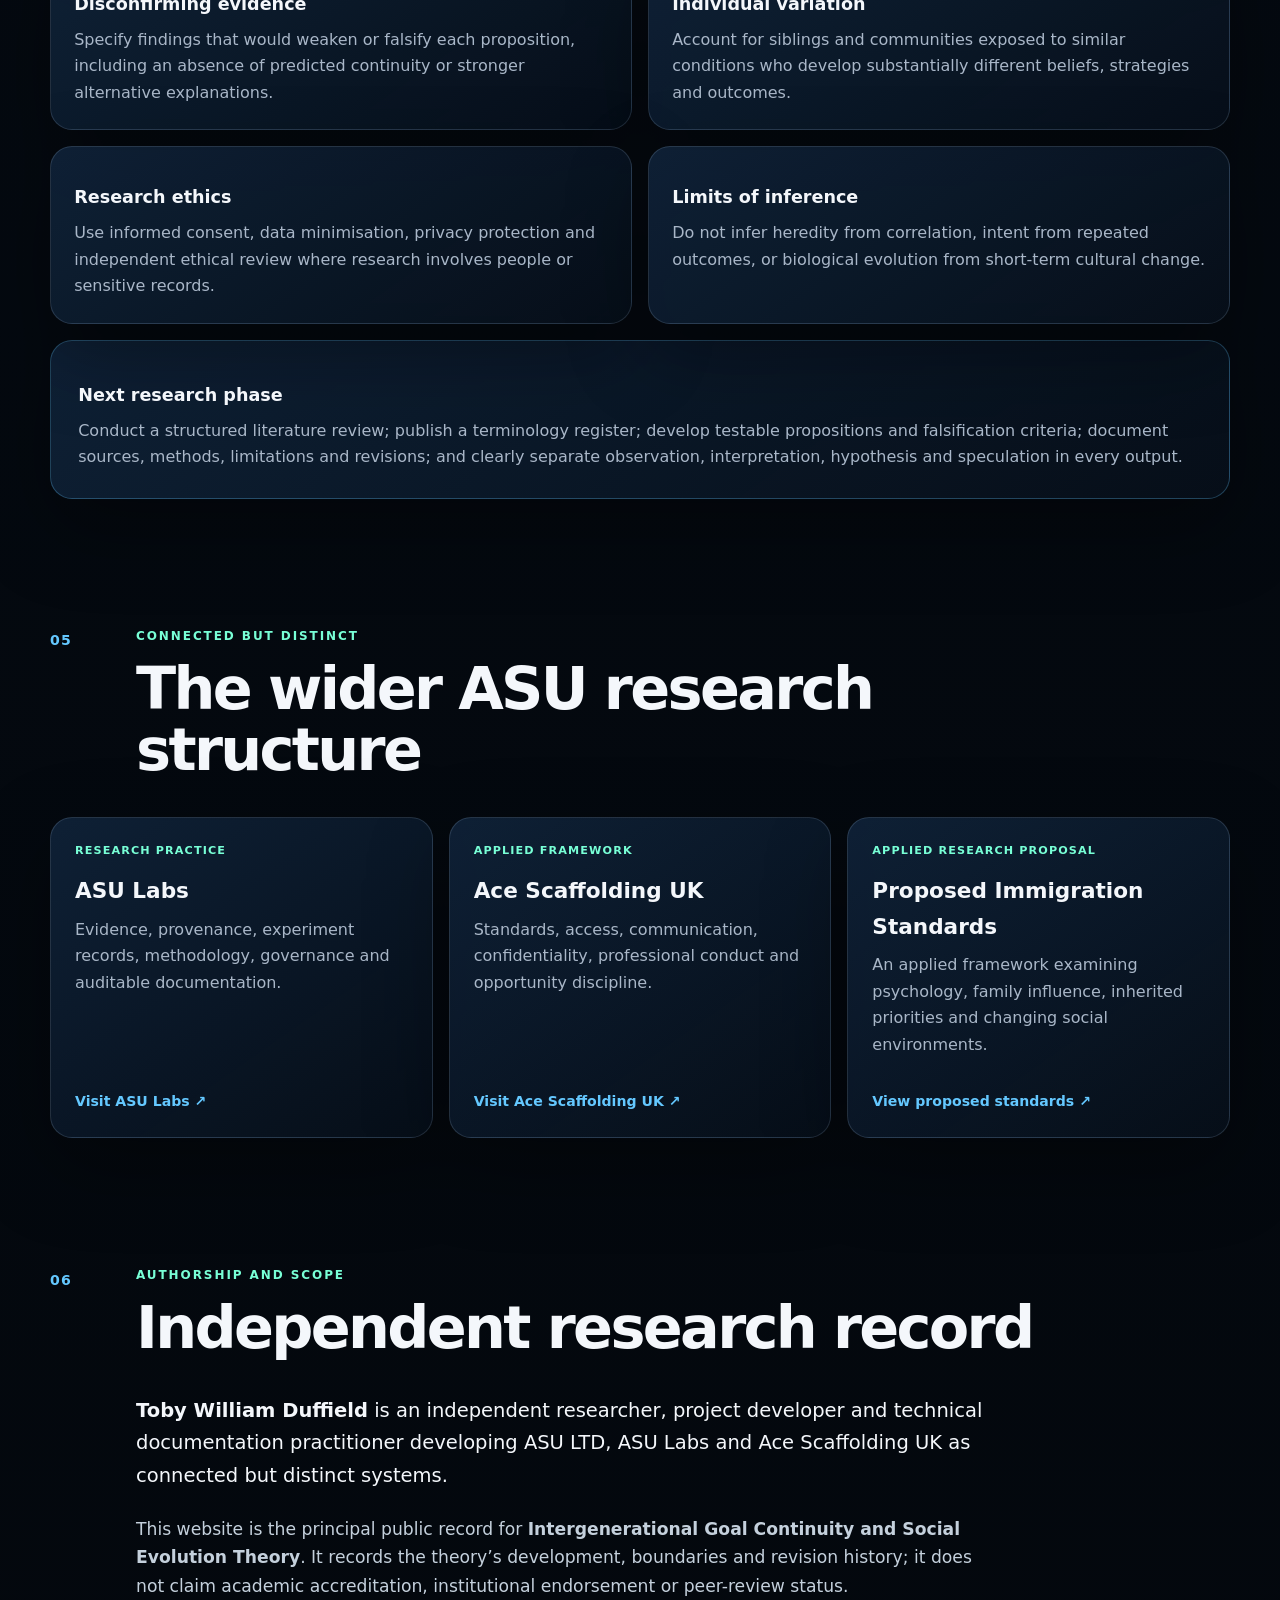
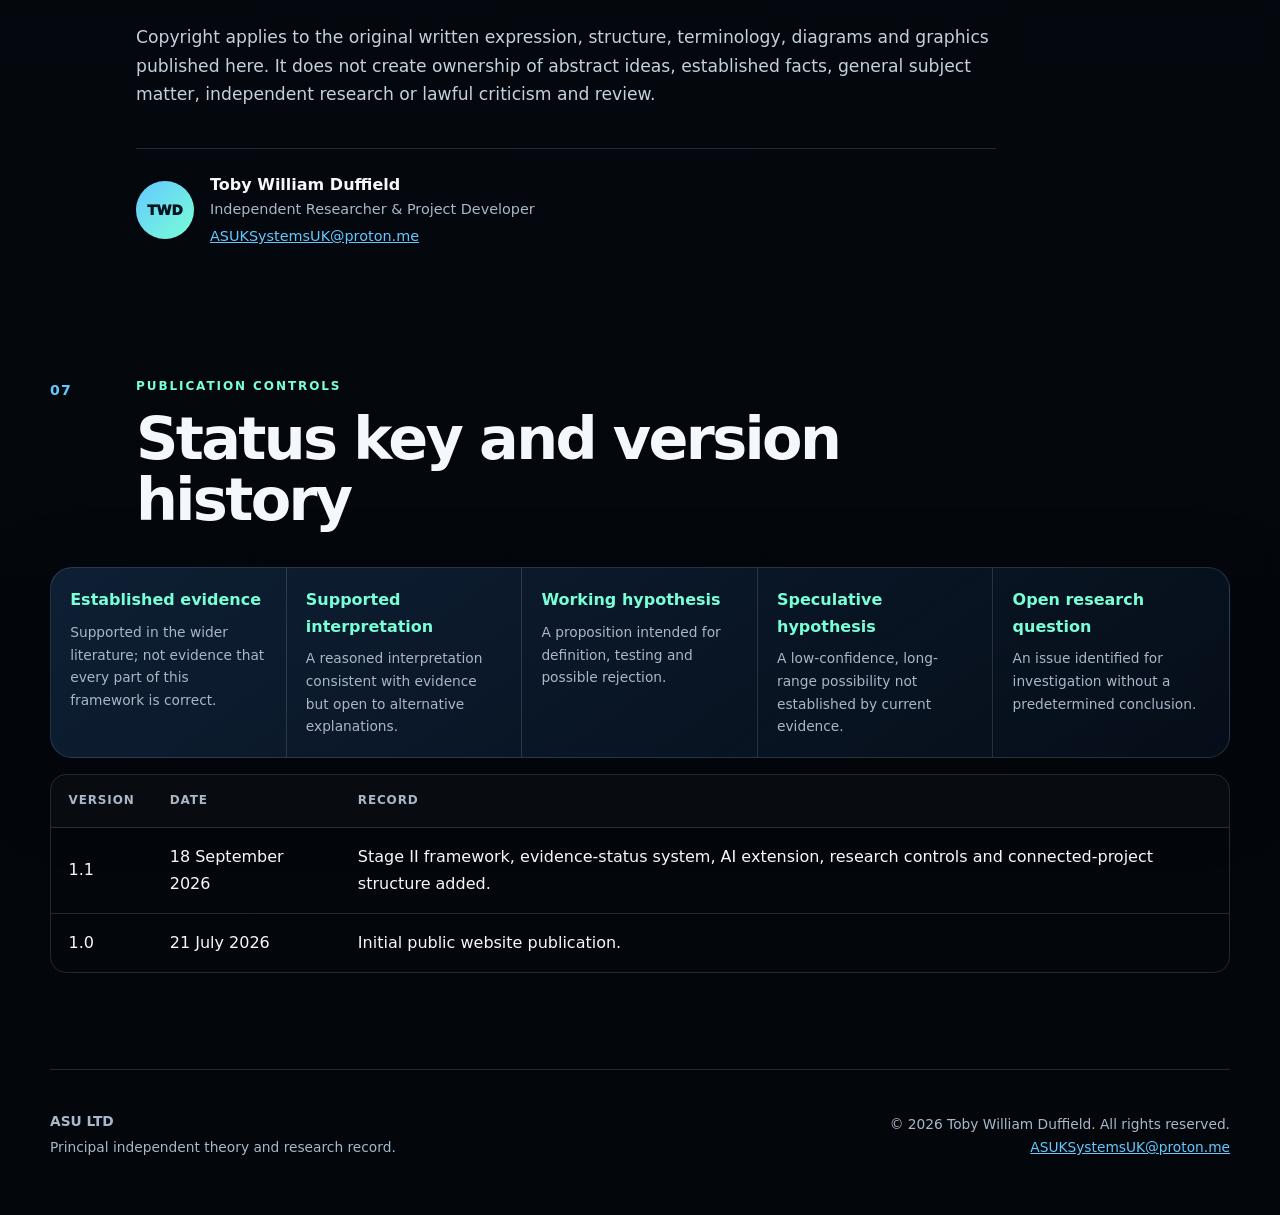
==== commit 1623c1ea: "Phase 2" ====
--- a/index.html
+++ b/index.html
@@ -3,420 +3,153 @@
 <head>
   <meta charset="utf-8">
   <meta name="viewport" content="width=device-width, initial-scale=1">
-  <meta name="description" content="The original written formulation and preliminary research declaration for the Intergenerational Goal Continuity and Social Evolution Theory by Toby William Duffield.">
+  <meta name="description" content="The principal publication record for Intergenerational Goal Continuity and Social Evolution Theory, including the Stage II research framework and AI extension.">
   <meta name="author" content="Toby William Duffield">
   <meta name="robots" content="index, follow">
   <meta name="theme-color" content="#07111f">
-
   <meta property="og:type" content="website">
   <meta property="og:title" content="Intergenerational Goal Continuity and Social Evolution Theory">
-  <meta property="og:description" content="An original theory and independent preliminary research declaration by Toby William Duffield.">
+  <meta property="og:description" content="A developing independent research framework examining intergenerational continuity, social environments and cognitive adaptation.">
   <meta property="og:url" content="https://asultd.com/">
-  <meta property="og:site_name" content="ASUKSystems">
+  <meta property="og:site_name" content="ASU LTD">
   <meta property="og:image" content="https://asultd.com/assets/social-card.svg">
-
   <link rel="canonical" href="https://asultd.com/">
   <link rel="icon" href="/assets/favicon.svg" type="image/svg+xml">
   <link rel="stylesheet" href="/styles.css">
-
-  <title>Intergenerational Goal Continuity and Social Evolution Theory | ASUKSystems</title>
+  <title>Intergenerational Goal Continuity and Social Evolution Theory | ASU LTD</title>
 </head>
-
 <body>
   <a class="skip-link" href="#main-content">Skip to main content</a>
-
   <div class="ambient ambient-one" aria-hidden="true"></div>
   <div class="ambient ambient-two" aria-hidden="true"></div>
 
   <header class="site-header">
-    <a class="brand" href="/" aria-label="ASUKSystems home">
+    <a class="brand" href="/" aria-label="ASU LTD home">
       <span class="brand-mark" aria-hidden="true">A</span>
-      <span>
-        <strong>ASUKSystems</strong>
-        <small>Independent research record</small>
-      </span>
+      <span><strong>ASU LTD</strong><small>Independent research record</small></span>
     </a>
-
     <nav aria-label="Primary navigation">
       <a href="#theory">Theory</a>
-      <a href="#investigation">Investigation</a>
-      <a href="#authorship">Authorship</a>
-      <a href="#terms">Terms</a>
+      <a href="#stage-two">Stage II</a>
+      <a href="#research">Research</a>
+      <a href="#connected-work">Connected work</a>
+      <a href="#record">Record</a>
     </nav>
   </header>
 
   <main id="main-content">
     <section class="hero" aria-labelledby="page-title">
-      <div class="eyebrow">Original theory · preliminary investigation</div>
+      <div class="eyebrow">Principal theory record · Version 1.1</div>
       <h1 id="page-title">Intergenerational Goal Continuity and Social Evolution Theory</h1>
-
-      <p class="lead">
-        A proposed framework for examining how individual psychology, family influence,
-        inherited priorities and changing social environments may interact across generations.
-      </p>
-
+      <p class="lead">A proposed framework for examining how individual psychology, family influence, inherited priorities and changing social environments may interact across generations.</p>
       <div class="hero-actions">
-        <a class="button primary" href="#theory">Read the theory</a>
+        <a class="button primary" href="#stage-two">Read the Stage II framework</a>
         <a class="button secondary" href="mailto:ASUKSystemsUK@proton.me">Contact the author</a>
       </div>
-
       <dl class="record-grid" aria-label="Publication record">
-        <div>
-          <dt>Author</dt>
-          <dd>Toby William Duffield</dd>
-        </div>
-        <div>
-          <dt>Initial written formulation</dt>
-          <dd><time datetime="2026-07-12">12 July 2026</time></dd>
-        </div>
-        <div>
-          <dt>Website publication</dt>
-          <dd><time datetime="2026-07-21">21 July 2026</time></dd>
-        </div>
-        <div>
-          <dt>Document version</dt>
-          <dd>1.0</dd>
-        </div>
-        <div>
-          <dt>Research status</dt>
-          <dd><span class="status">Preliminary investigation</span></dd>
-        </div>
-        <div>
-          <dt>Published through</dt>
-          <dd><a href="https://asultd.com/">asultd.com</a></dd>
-        </div>
+        <div><dt>Author</dt><dd>Toby William Duffield</dd></div>
+        <div><dt>Initial formulation</dt><dd><time datetime="2026-07-12">12 July 2026</time></dd></div>
+        <div><dt>First publication</dt><dd><time datetime="2026-07-21">21 July 2026</time></dd></div>
+        <div><dt>Current version</dt><dd>1.1 · <time datetime="2026-09-18">18 September 2026</time></dd></div>
+        <div><dt>Research status</dt><dd><span class="status">Developing theoretical framework</span></dd></div>
+        <div><dt>Record identifier</dt><dd>ASU-IGC-001</dd></div>
       </dl>
     </section>
 
     <section class="notice" aria-label="Research status notice">
-      <strong>Research status:</strong>
-      This page presents a developing hypothesis, not an established scientific conclusion.
-      Its propositions require clearer definitions, evidence, critical testing and comparison
-      with existing research in psychology, sociology, anthropology and behavioural genetics.
+      <strong>Important status statement:</strong> this publication contains a developing theory, research questions and speculative predictions. It is not a peer-reviewed scientific conclusion. Status labels below distinguish established research domains from interpretation, working hypotheses, speculation and open questions.
     </section>
 
     <section id="theory" class="content-section">
-      <div class="section-heading">
-        <span>01</span>
-        <div>
-          <p class="kicker">The proposed theory</p>
-          <h2>Psychological and social development across generations</h2>
-        </div>
+      <div class="section-heading"><span>01</span><div><p class="kicker">The proposed theory</p><h2>Continuity and change across generations</h2></div></div>
+      <div class="prose">
+        <p>Human development occurs within biological, psychological, social and historical environments. Families and social groups may develop enduring priorities, ambitions, fears, values, narratives and unresolved conflicts. These influences may be transmitted—deliberately or unintentionally—through upbringing, expectations, material circumstances, education, social networks and repeated behaviour.</p>
+        <p>The theory uses <em>goal continuity</em> as an analytical term for recurring direction or priority. It does not imply that every relative shares one conscious objective, that behaviour is genetically predetermined, or that family history overrides individual agency.</p>
+        <p>Each person interprets and responds to inherited influences under different conditions. Continuity may strengthen, alter or end through choice, separation, social mobility, new relationships, institutional change, technological change, adversity or deliberate rejection of earlier values.</p>
+        <p>At societal scale, many interacting personal and group trajectories may contribute to changing institutions, norms and collective priorities. This proposed relationship requires empirical testing and must be compared with simpler or better-supported explanations.</p>
       </div>
+      <div class="model" aria-label="Conceptual sequence">
+        <div><strong>1</strong><span>Environmental pressure</span><small>Social, institutional, economic and informational conditions</small></div>
+        <div><strong>2</strong><span>Human response</span><small>Attention, learning, coping, reasoning and behaviour</small></div>
+        <div><strong>3</strong><span>Transmission or rejection</span><small>Family, culture, education, networks and personal choice</small></div>
+        <div><strong>4</strong><span>Continuity or change</span><small>Patterns persist, adapt, fragment or end</small></div>
+      </div>
+    </section>
 
+    <section id="stage-two" class="content-section">
+      <div class="section-heading"><span>02</span><div><p class="kicker">Stage II · conceptual extension</p><h2>Social pressure, information environments and cognition</h2></div></div>
       <div class="prose">
-        <p>
-          Biological evolution is often described through simplified images of earlier primates
-          gradually becoming modern humans. Human development, however, is not only biological.
-          The environments in which people live, the institutions around them, the pressures they
-          experience and the ideas available to them also change over time.
-        </p>
-
-        <p>
-          The central proposition of this theory is that families and social groups may develop
-          enduring priorities, ambitions, fears, values and unresolved conflicts. These influences
-          may be transmitted—deliberately or unintentionally—to later generations through upbringing,
-          family stories, expectations, material circumstances, education, social networks and
-          repeated patterns of behaviour.
-        </p>
-
-        <p>
-          Each person remains an individual. Their psychology is shaped by a unique combination of
-          temperament, environment, treatment by others, opportunities, hardships, lessons and
-          personal interpretation. The theory does not claim that a family has one fixed or conscious
-          objective. Instead, it asks whether recurring family-level influences can produce patterns
-          that resemble a continuing intergenerational “goal”.
-        </p>
-
-        <p>
-          These inherited or learned influences exist within a particular historical period.
-          Victorian Britain, the Second World War and contemporary society contain different laws,
-          class structures, technologies and social expectations. Values that were once dominant can
-          weaken, be rejected or be reinterpreted. New priorities—including equality, diversity and
-          inclusion—can alter the choices available to individuals and the standards by which
-          behaviour is judged.
-        </p>
-
-        <p>
-          Under this framework, social evolution occurs partly because people inherit influences from
-          the past while adapting them to current conditions. A pattern continues only where people
-          remain connected to it, consciously or unconsciously. It can also break down when families
-          separate, reject earlier values, lose contact, experience major disruption or deliberately
-          choose a different direction.
-        </p>
+        <p>Stage II extends the original family-level proposal to ask how large-scale social structures and information environments may shape recurring patterns of attention, reasoning, threat response, aspiration and behaviour across generations.</p>
+        <p>Persistent uncertainty, competition, institutional control, unequal access, class or social separation, public messaging and technological change may affect what people learn to notice, value, fear or pursue. Those responses may then be culturally transmitted, modified or resisted.</p>
+      </div>
+      <div class="status-grid">
+        <article data-status="evidence"><span>Established evidence domain</span><h3>Learning and social transmission</h3><p>People learn through families, peers, institutions, culture and media. The specific ASU model is not itself established by that broader evidence.</p></article>
+        <article data-status="interpretation"><span>Supported interpretation</span><h3>Environments shape responses</h3><p>Different social and information conditions can influence attention, expectations and behaviour, while individual outcomes remain variable.</p></article>
+        <article data-status="hypothesis"><span>Working hypothesis</span><h3>Intergenerational pressure patterns</h3><p>Sustained social-cognitive pressures may help generate recurring learned priorities and strategies across generations.</p></article>
+        <article data-status="question"><span>Open research question</span><h3>Historical information control</h3><p>How did wartime and later UK information environments interact with class, trust, authority and family-level transmission? This is a question, not a concluded historical claim.</p></article>
       </div>
     </section>
 
     <section class="content-section">
-      <div class="section-heading">
-        <span>02</span>
-        <div>
-          <p class="kicker">Core propositions</p>
-          <h2>Claims to be defined and tested</h2>
-        </div>
+      <div class="section-heading"><span>03</span><div><p class="kicker">AI extension</p><h2>A new cognitive environment</h2></div></div>
+      <div class="prose">
+        <p>Artificial intelligence may become a major component of the environment in which people learn, reason, work and organise socially. Human–AI interaction may redistribute cognitive effort and create new pressures affecting attention, skill acquisition, judgement, verification, dependence and institutional power.</p>
+        <p>The near-term research question is cultural and behavioural: whether sustained interaction with AI changes learned cognitive strategies and how those strategies are transmitted. Claims about biological evolution require a much higher evidential threshold and a timescale extending far beyond present observations.</p>
       </div>
-
-      <div class="cards">
-        <article class="card">
-          <p class="card-number">01</p>
-          <h3>Individual formation</h3>
-          <p>
-            Each person develops through a distinct interaction of temperament, relationships,
-            environment, education, opportunity, adversity and personal choice.
-          </p>
-        </article>
-
-        <article class="card">
-          <p class="card-number">02</p>
-          <h3>Intergenerational transmission</h3>
-          <p>
-            Families may pass down values, expectations, coping strategies, ambitions, fears,
-            narratives and behavioural patterns without those influences being formally recorded.
-          </p>
-        </article>
-
-        <article class="card">
-          <p class="card-number">03</p>
-          <h3>Historical adaptation</h3>
-          <p>
-            Inherited influences are altered by the laws, technologies, economic conditions and
-            social norms of the generation in which a person lives.
-          </p>
-        </article>
-
-        <article class="card">
-          <p class="card-number">04</p>
-          <h3>Alignment and conflict</h3>
-          <p>
-            People may support, resist or redirect the priorities around them. Shared aims may
-            strengthen group action, while incompatible aims may produce division or estrangement.
-          </p>
-        </article>
-
-        <article class="card">
-          <p class="card-number">05</p>
-          <h3>Continuity is conditional</h3>
-          <p>
-            A family pattern is not permanent. It can weaken or end through separation, death,
-            changing circumstances, conscious rejection or the formation of new relationships.
-          </p>
-        </article>
-
-        <article class="card">
-          <p class="card-number">06</p>
-          <h3>Societal consequences</h3>
-          <p>
-            Large numbers of interacting personal and family trajectories may influence institutions,
-            culture, collective priorities and the direction of social change.
-          </p>
-        </article>
+      <div class="split-callout">
+        <article><p class="label">Working hypothesis</p><h3>Cultural and behavioural adaptation</h3><p>AI-rich environments may influence which human skills are practised, delegated, rewarded or neglected. This is testable through longitudinal and comparative research.</p></article>
+        <article class="speculative"><p class="label">Speculative hypothesis</p><h3>Long-term biological change</h3><p>Very long-term AI-related selection pressures might eventually contribute to biological change, potentially including neurological or anatomical traits. No present evidence establishes that prediction, and no particular physical outcome should be inferred.</p></article>
       </div>
     </section>
 
-    <section id="investigation" class="content-section">
-      <div class="section-heading">
-        <span>03</span>
-        <div>
-          <p class="kicker">Investigation framework</p>
-          <h2>Questions for further research</h2>
-        </div>
+    <section id="research" class="content-section">
+      <div class="section-heading"><span>04</span><div><p class="kicker">Research discipline</p><h2>Testing, limits and competing explanations</h2></div></div>
+      <div class="question-list">
+        <article><h3>Operational definitions</h3><p>Define “goal”, “continuity”, “pressure”, “adaptation” and “transmission” as observable constructs rather than metaphors alone.</p></article>
+        <article><h3>Competing explanations</h3><p>Compare the framework with social learning, cultural evolution, developmental psychology, behavioural genetics, socioeconomic persistence and institutional theory.</p></article>
+        <article><h3>Disconfirming evidence</h3><p>Specify findings that would weaken or falsify each proposition, including an absence of predicted continuity or stronger alternative explanations.</p></article>
+        <article><h3>Individual variation</h3><p>Account for siblings and communities exposed to similar conditions who develop substantially different beliefs, strategies and outcomes.</p></article>
+        <article><h3>Research ethics</h3><p>Use informed consent, data minimisation, privacy protection and independent ethical review where research involves people or sensitive records.</p></article>
+        <article><h3>Limits of inference</h3><p>Do not infer heredity from correlation, intent from repeated outcomes, or biological evolution from short-term cultural change.</p></article>
       </div>
-
-      <div class="question-list">
-        <article>
-          <h3>Definition</h3>
-          <p>
-            Can the proposed “goal” be defined in observable terms without implying that an entire
-            family shares a single conscious intention?
-          </p>
-        </article>
-        <article>
-          <h3>Transmission</h3>
-          <p>
-            Which mechanisms—such as parenting, storytelling, economic position, trauma, education or
-            social networks—best explain continuity between generations?
-          </p>
-        </article>
-        <article>
-          <h3>Variation</h3>
-          <p>
-            Why do siblings and relatives exposed to similar family influences often develop different
-            beliefs, personalities and life directions?
-          </p>
-        </article>
-        <article>
-          <h3>Discontinuity</h3>
-          <p>
-            What happens when a family becomes separated, estranged, extinct, geographically dispersed
-            or consciously rejects its earlier patterns?
-          </p>
-        </article>
-        <article>
-          <h3>Historical comparison</h3>
-          <p>
-            How can patterns be compared responsibly across periods without reducing complex societies
-            to simple descriptions of class, morality or progress?
-          </p>
-        </article>
-        <article>
-          <h3>Evidence and falsifiability</h3>
-          <p>
-            What evidence would support the theory, what evidence would contradict it, and how could
-            competing explanations be distinguished?
-          </p>
-        </article>
-      </div>
-
-      <aside class="method-note">
-        <h3>Proposed next stage</h3>
-        <p>
-          Develop precise terminology, review related academic literature, identify competing
-          explanations, construct ethical research questions and define evidence capable of supporting
-          or falsifying the theory. Any research involving people should use informed consent,
-          appropriate privacy safeguards and independent ethical review where required.
-        </p>
-      </aside>
+      <aside class="method-note"><h3>Next research phase</h3><p>Conduct a structured literature review; publish a terminology register; develop testable propositions and falsification criteria; document sources, methods, limitations and revisions; and clearly separate observation, interpretation, hypothesis and speculation in every output.</p></aside>
     </section>
 
-    <section id="authorship" class="content-section declaration">
-      <div class="section-heading">
-        <span>04</span>
-        <div>
-          <p class="kicker">Authorship and research declaration</p>
-          <h2>Public record of formulation and investigation</h2>
-        </div>
-      </div>
-
-      <div class="prose">
-        <p>
-          This page records the original written formulation and independent investigation of
-          <strong>Intergenerational Goal Continuity and Social Evolution Theory</strong> by
-          <strong>Toby William Duffield</strong>.
-        </p>
-
-        <p>
-          The theory was initially recorded in written form on
-          <time datetime="2026-07-12">12 July 2026</time> and prepared for public website publication
-          through <strong>asultd.com</strong> on <time datetime="2026-07-21">21 July 2026</time>.
-        </p>
-
-        <p>
-          The author is conducting an independent investigation into the theory, its reasoning,
-          possible implications and the methods by which it may be critically evaluated.
-        </p>
-
-        <p>
-          Copyright applies to the original written expression, structure, terminology, diagrams,
-          graphics and other original material published on this website. This notice does not claim
-          copyright ownership over abstract ideas, established facts, general subject matter,
-          independently created work or lawful uses permitted by applicable legislation.
-        </p>
-      </div>
-
-      <div class="signature">
-        <div class="signature-mark">TWD</div>
-        <div>
-          <strong>Toby William Duffield</strong>
-          <span>Originator and independent investigator</span>
-          <a href="mailto:ASUKSystemsUK@proton.me">ASUKSystemsUK@proton.me</a>
-        </div>
+    <section id="connected-work" class="content-section">
+      <div class="section-heading"><span>05</span><div><p class="kicker">Connected but distinct</p><h2>The wider ASU research structure</h2></div></div>
+      <div class="project-grid">
+        <a href="https://asulabs.uk/"><span>Research practice</span><h3>ASU Labs</h3><p>Evidence, provenance, experiment records, methodology, governance and auditable documentation.</p><strong>Visit ASU Labs <span aria-hidden="true">↗</span></strong></a>
+        <a href="https://acescaffolding.uk/"><span>Applied framework</span><h3>Ace Scaffolding UK</h3><p>Standards, access, communication, confidentiality, professional conduct and opportunity discipline.</p><strong>Visit Ace Scaffolding UK <span aria-hidden="true">↗</span></strong></a>
+        <a href="https://asu-immigration-proposed-standards.uk/"><span>Applied research proposal</span><h3>Proposed Immigration Standards</h3><p>An applied framework examining psychology, family influence, inherited priorities and changing social environments.</p><strong>View proposed standards <span aria-hidden="true">↗</span></strong></a>
       </div>
     </section>
 
-    <section id="terms" class="content-section">
-      <div class="section-heading">
-        <span>05</span>
-        <div>
-          <p class="kicker">Copyright and terms of use</p>
-          <h2>Permitted access and reserved rights</h2>
-        </div>
+    <section id="record" class="content-section declaration">
+      <div class="section-heading"><span>06</span><div><p class="kicker">Authorship and scope</p><h2>Independent research record</h2></div></div>
+      <div class="prose">
+        <p><strong>Toby William Duffield</strong> is an independent researcher, project developer and technical documentation practitioner developing ASU LTD, ASU Labs and Ace Scaffolding UK as connected but distinct systems.</p>
+        <p>This website is the principal public record for <strong>Intergenerational Goal Continuity and Social Evolution Theory</strong>. It records the theory’s development, boundaries and revision history; it does not claim academic accreditation, institutional endorsement or peer-review status.</p>
+        <p>Copyright applies to the original written expression, structure, terminology, diagrams and graphics published here. It does not create ownership of abstract ideas, established facts, general subject matter, independent research or lawful criticism and review.</p>
       </div>
-
-      <div class="terms-grid">
-        <article>
-          <h3>Personal reading</h3>
-          <p>
-            The material may be accessed and read for personal information, commentary, criticism,
-            review, academic evaluation and other uses permitted by law.
-          </p>
-        </article>
-        <article>
-          <h3>Republication</h3>
-          <p>
-            No licence is granted to reproduce substantial portions, republish, adapt, redistribute
-            or commercially exploit the protected website content without prior written permission.
-          </p>
-        </article>
-        <article>
-          <h3>Attribution</h3>
-          <p>
-            Attribution is required where the law or an agreed permission requires it, but attribution
-            alone does not create permission to reproduce substantial protected content.
-          </p>
-        </article>
-        <article>
-          <h3>Independent research</h3>
-          <p>
-            This notice does not prohibit independent thought, lawful research, discussion of the
-            underlying subject matter or independently created theories and works.
-          </p>
-        </article>
-        <article>
-          <h3>No professional advice</h3>
-          <p>
-            The material is exploratory and is not medical, psychological, scientific, legal or
-            governmental advice. It has not been represented as peer reviewed.
-          </p>
-        </article>
-        <article>
-          <h3>Permission requests</h3>
-          <p>
-            Requests concerning reproduction, licensing, collaboration or citation may be sent to
-            <a href="mailto:ASUKSystemsUK@proton.me">ASUKSystemsUK@proton.me</a>.
-          </p>
-        </article>
-      </div>
+      <div class="signature"><div class="signature-mark">TWD</div><div><strong>Toby William Duffield</strong><span>Independent Researcher &amp; Project Developer</span><a href="mailto:ASUKSystemsUK@proton.me">ASUKSystemsUK@proton.me</a></div></div>
     </section>
 
-    <section class="version-history content-section" aria-labelledby="version-heading">
-      <div class="section-heading">
-        <span>06</span>
-        <div>
-          <p class="kicker">Revision history</p>
-          <h2 id="version-heading">Document record</h2>
-        </div>
-      </div>
-
-      <div class="version-table-wrap">
-        <table>
-          <thead>
-            <tr>
-              <th scope="col">Version</th>
-              <th scope="col">Date</th>
-              <th scope="col">Record</th>
-            </tr>
-          </thead>
-          <tbody>
-            <tr>
-              <td>1.0</td>
-              <td><time datetime="2026-07-21">21 July 2026</time></td>
-              <td>Initial public website publication.</td>
-            </tr>
-          </tbody>
-        </table>
-      </div>
+    <section class="content-section">
+      <div class="section-heading"><span>07</span><div><p class="kicker">Publication controls</p><h2>Status key and version history</h2></div></div>
+      <dl class="status-key">
+        <div><dt>Established evidence</dt><dd>Supported in the wider literature; not evidence that every part of this framework is correct.</dd></div>
+        <div><dt>Supported interpretation</dt><dd>A reasoned interpretation consistent with evidence but open to alternative explanations.</dd></div>
+        <div><dt>Working hypothesis</dt><dd>A proposition intended for definition, testing and possible rejection.</dd></div>
+        <div><dt>Speculative hypothesis</dt><dd>A low-confidence, long-range possibility not established by current evidence.</dd></div>
+        <div><dt>Open research question</dt><dd>An issue identified for investigation without a predetermined conclusion.</dd></div>
+      </dl>
+      <div class="version-table-wrap"><table><thead><tr><th scope="col">Version</th><th scope="col">Date</th><th scope="col">Record</th></tr></thead><tbody>
+        <tr><td>1.1</td><td><time datetime="2026-09-18">18 September 2026</time></td><td>Stage II framework, evidence-status system, AI extension, research controls and connected-project structure added.</td></tr>
+        <tr><td>1.0</td><td><time datetime="2026-07-21">21 July 2026</time></td><td>Initial public website publication.</td></tr>
+      </tbody></table></div>
     </section>
   </main>
 
-  <footer>
-    <div>
-      <strong>ASUKSystems</strong>
-      <p>Independent theory and research record.</p>
-    </div>
-    <div class="footer-right">
-      <p>© 2026 Toby William Duffield. All rights reserved.</p>
-      <a href="mailto:ASUKSystemsUK@proton.me">ASUKSystemsUK@proton.me</a>
-    </div>
-  </footer>
+  <footer><div><strong>ASU LTD</strong><p>Principal independent theory and research record.</p></div><div class="footer-right"><p>© 2026 Toby William Duffield. All rights reserved.</p><a href="mailto:ASUKSystemsUK@proton.me">ASUKSystemsUK@proton.me</a></div></footer>
 </body>
 </html>
--- a/styles.css
+++ b/styles.css
@@ -1,592 +1,18 @@
-/* ASUKSystems — static publication page */
-
-:root {
-  --bg: #050b13;
-  --bg-soft: #091525;
-  --panel: rgba(13, 29, 49, 0.72);
-  --panel-solid: #0d1d31;
-  --text: #f4f7fb;
-  --muted: #a9b7c8;
-  --line: rgba(177, 208, 238, 0.17);
-  --accent: #64c8ff;
-  --accent-2: #78ffd6;
-  --accent-dark: #08243a;
-  --max: 1180px;
-  --radius: 22px;
-  --shadow: 0 28px 80px rgba(0, 0, 0, 0.35);
-}
-
-* {
-  box-sizing: border-box;
-}
-
-html {
-  scroll-behavior: smooth;
-  color-scheme: dark;
-}
-
-body {
-  margin: 0;
-  min-width: 320px;
-  color: var(--text);
-  background:
-    radial-gradient(circle at 20% 0%, rgba(23, 112, 164, 0.18), transparent 32rem),
-    linear-gradient(180deg, #07111f 0%, var(--bg) 34%, #03070c 100%);
-  font-family:
-    Inter, ui-sans-serif, system-ui, -apple-system, BlinkMacSystemFont, "Segoe UI",
-    sans-serif;
-  line-height: 1.65;
-  overflow-x: hidden;
-}
-
-a {
-  color: inherit;
-}
-
-.skip-link {
-  position: fixed;
-  z-index: 100;
-  left: 1rem;
-  top: -6rem;
-  padding: 0.75rem 1rem;
-  color: #00131f;
-  background: var(--accent);
-  border-radius: 0.5rem;
-  font-weight: 800;
-}
-
-.skip-link:focus {
-  top: 1rem;
-}
-
-.ambient {
-  position: fixed;
-  z-index: -1;
-  width: 24rem;
-  height: 24rem;
-  border-radius: 50%;
-  filter: blur(90px);
-  opacity: 0.14;
-  pointer-events: none;
-}
-
-.ambient-one {
-  top: 16rem;
-  right: -10rem;
-  background: var(--accent);
-}
-
-.ambient-two {
-  bottom: 8rem;
-  left: -12rem;
-  background: var(--accent-2);
-}
-
-.site-header,
-main,
-footer {
-  width: min(calc(100% - 2rem), var(--max));
-  margin-inline: auto;
-}
-
-.site-header {
-  min-height: 86px;
-  display: flex;
-  align-items: center;
-  justify-content: space-between;
-  gap: 2rem;
-  border-bottom: 1px solid var(--line);
-}
-
-.brand {
-  display: inline-flex;
-  align-items: center;
-  gap: 0.85rem;
-  text-decoration: none;
-}
-
-.brand-mark {
-  width: 42px;
-  height: 42px;
-  display: grid;
-  place-items: center;
-  border: 1px solid rgba(100, 200, 255, 0.45);
-  border-radius: 12px;
-  color: var(--accent);
-  background: linear-gradient(145deg, rgba(100, 200, 255, 0.12), rgba(120, 255, 214, 0.04));
-  box-shadow: inset 0 0 24px rgba(100, 200, 255, 0.06);
-  font-weight: 900;
-}
-
-.brand strong,
-.brand small {
-  display: block;
-}
-
-.brand strong {
-  letter-spacing: 0.015em;
-}
-
-.brand small {
-  margin-top: -0.1rem;
-  color: var(--muted);
-  font-size: 0.72rem;
-}
-
-nav {
-  display: flex;
-  gap: 1.25rem;
-}
-
-nav a {
-  color: var(--muted);
-  text-decoration: none;
-  font-size: 0.9rem;
-  font-weight: 700;
-}
-
-nav a:hover,
-nav a:focus-visible {
-  color: var(--text);
-}
-
-main {
-  padding-bottom: 5rem;
-}
-
-.hero {
-  min-height: 690px;
-  display: flex;
-  flex-direction: column;
-  justify-content: center;
-  padding: 7rem 0 5rem;
-}
-
-.eyebrow,
-.kicker {
-  margin: 0 0 1rem;
-  color: var(--accent-2);
-  font-size: 0.75rem;
-  font-weight: 900;
-  letter-spacing: 0.16em;
-  text-transform: uppercase;
-}
-
-h1,
-h2,
-h3,
-p {
-  overflow-wrap: break-word;
-}
-
-h1 {
-  max-width: 1050px;
-  margin: 0;
-  font-size: clamp(3rem, 7.5vw, 6.8rem);
-  line-height: 0.98;
-  letter-spacing: -0.06em;
-}
-
-.lead {
-  max-width: 780px;
-  margin: 2rem 0 0;
-  color: #c8d4e1;
-  font-size: clamp(1.15rem, 2vw, 1.45rem);
-  line-height: 1.6;
-}
-
-.hero-actions {
-  display: flex;
-  flex-wrap: wrap;
-  gap: 0.85rem;
-  margin-top: 2.2rem;
-}
-
-.button {
-  display: inline-flex;
-  min-height: 50px;
-  align-items: center;
-  justify-content: center;
-  padding: 0.75rem 1.15rem;
-  border: 1px solid var(--line);
-  border-radius: 999px;
-  text-decoration: none;
-  font-weight: 850;
-}
-
-.button.primary {
-  color: #00131f;
-  background: linear-gradient(135deg, var(--accent), var(--accent-2));
-  border-color: transparent;
-}
-
-.button.secondary {
-  background: rgba(255, 255, 255, 0.035);
-}
-
-.button:hover,
-.button:focus-visible {
-  transform: translateY(-1px);
-}
-
-.record-grid {
-  display: grid;
-  grid-template-columns: repeat(3, minmax(0, 1fr));
-  margin: 5rem 0 0;
-  border-top: 1px solid var(--line);
-  border-left: 1px solid var(--line);
-}
-
-.record-grid div {
-  min-height: 112px;
-  padding: 1.15rem;
-  border-right: 1px solid var(--line);
-  border-bottom: 1px solid var(--line);
-}
-
-.record-grid dt {
-  margin-bottom: 0.35rem;
-  color: var(--muted);
-  font-size: 0.72rem;
-  font-weight: 800;
-  letter-spacing: 0.08em;
-  text-transform: uppercase;
-}
-
-.record-grid dd {
-  margin: 0;
-  font-weight: 750;
-}
-
-.record-grid a {
-  color: var(--accent);
-}
-
-.status {
-  color: var(--accent-2);
-}
-
-.notice {
-  padding: 1.25rem 1.4rem;
-  border: 1px solid rgba(120, 255, 214, 0.25);
-  border-radius: 16px;
-  color: #d4e2ed;
-  background: rgba(120, 255, 214, 0.045);
-}
-
-.notice strong {
-  color: var(--accent-2);
-}
-
-.content-section {
-  padding: 7rem 0 1rem;
-}
-
-.section-heading {
-  display: grid;
-  grid-template-columns: 70px 1fr;
-  align-items: start;
-  gap: 1rem;
-  margin-bottom: 2.3rem;
-}
-
-.section-heading > span {
-  padding-top: 0.15rem;
-  color: var(--accent);
-  font-size: 0.88rem;
-  font-weight: 900;
-  letter-spacing: 0.08em;
-}
-
-.section-heading h2 {
-  max-width: 850px;
-  margin: 0;
-  font-size: clamp(2rem, 4.6vw, 4.2rem);
-  line-height: 1.04;
-  letter-spacing: -0.045em;
-}
-
-.kicker {
-  margin-bottom: 0.7rem;
-}
-
-.prose {
-  max-width: 860px;
-  margin-left: 86px;
-}
-
-.prose p {
-  margin: 0 0 1.45rem;
-  color: #c4d0dc;
-  font-size: 1.075rem;
-}
-
-.prose p:first-child {
-  color: var(--text);
-  font-size: 1.22rem;
-}
-
-.cards {
-  display: grid;
-  grid-template-columns: repeat(3, minmax(0, 1fr));
-  gap: 1rem;
-}
-
-.card,
-.question-list article,
-.terms-grid article,
-.method-note {
-  border: 1px solid var(--line);
-  border-radius: var(--radius);
-  background:
-    linear-gradient(145deg, rgba(18, 39, 64, 0.78), rgba(7, 16, 28, 0.74));
-  box-shadow: var(--shadow);
-  backdrop-filter: blur(16px);
-}
-
-.card {
-  min-height: 290px;
-  padding: 1.5rem;
-}
-
-.card-number {
-  margin: 0 0 3.5rem;
-  color: var(--accent);
-  font-size: 0.78rem;
-  font-weight: 900;
-}
-
-.card h3,
-.question-list h3,
-.terms-grid h3,
-.method-note h3 {
-  margin: 0 0 0.65rem;
-  font-size: 1.1rem;
-}
-
-.card p:last-child,
-.question-list p,
-.terms-grid p,
-.method-note p {
-  margin: 0;
-  color: var(--muted);
-}
-
-.question-list,
-.terms-grid {
-  display: grid;
-  grid-template-columns: repeat(2, minmax(0, 1fr));
-  gap: 1rem;
-}
-
-.question-list article,
-.terms-grid article {
-  padding: 1.45rem;
-}
-
-.method-note {
-  margin-top: 1rem;
-  padding: 1.7rem;
-  border-color: rgba(100, 200, 255, 0.28);
-}
-
-.declaration {
-  position: relative;
-}
-
-.signature {
-  display: flex;
-  align-items: center;
-  gap: 1rem;
-  max-width: 860px;
-  margin: 2.5rem 0 0 86px;
-  padding-top: 1.4rem;
-  border-top: 1px solid var(--line);
-}
-
-.signature-mark {
-  width: 58px;
-  height: 58px;
-  display: grid;
-  flex: 0 0 auto;
-  place-items: center;
-  border-radius: 50%;
-  color: #00131f;
-  background: linear-gradient(135deg, var(--accent), var(--accent-2));
-  font-size: 0.85rem;
-  font-weight: 950;
-}
-
-.signature strong,
-.signature span,
-.signature a {
-  display: block;
-}
-
-.signature span {
-  color: var(--muted);
-  font-size: 0.9rem;
-}
-
-.signature a {
-  margin-top: 0.2rem;
-  color: var(--accent);
-  font-size: 0.9rem;
-}
-
-.terms-grid a {
-  color: var(--accent);
-}
-
-.version-table-wrap {
-  overflow-x: auto;
-  margin-left: 86px;
-  border: 1px solid var(--line);
-  border-radius: 16px;
-}
-
-table {
-  width: 100%;
-  border-collapse: collapse;
-  min-width: 620px;
-}
-
-th,
-td {
-  padding: 1rem 1.1rem;
-  text-align: left;
-  border-bottom: 1px solid var(--line);
-}
-
-th {
-  color: var(--muted);
-  background: rgba(255, 255, 255, 0.025);
-  font-size: 0.75rem;
-  letter-spacing: 0.07em;
-  text-transform: uppercase;
-}
-
-tbody tr:last-child td {
-  border-bottom: 0;
-}
-
-footer {
-  display: flex;
-  justify-content: space-between;
-  gap: 2rem;
-  padding: 2.5rem 0 3.5rem;
-  border-top: 1px solid var(--line);
-  color: var(--muted);
-  font-size: 0.86rem;
-}
-
-footer p {
-  margin: 0.2rem 0 0;
-}
-
-footer a {
-  color: var(--accent);
-}
-
-.footer-right {
-  text-align: right;
-}
-
-@media (max-width: 900px) {
-  nav {
-    display: none;
-  }
-
-  .hero {
-    min-height: auto;
-    padding-top: 5rem;
-  }
-
-  .record-grid,
-  .cards {
-    grid-template-columns: repeat(2, minmax(0, 1fr));
-  }
-
-  .question-list,
-  .terms-grid {
-    grid-template-columns: 1fr;
-  }
-}
-
-@media (max-width: 620px) {
-  .site-header,
-  main,
-  footer {
-    width: min(calc(100% - 1.25rem), var(--max));
-  }
-
-  .site-header {
-    min-height: 72px;
-  }
-
-  .brand small {
-    display: none;
-  }
-
-  h1 {
-    font-size: clamp(2.75rem, 15vw, 4.6rem);
-  }
-
-  .hero {
-    padding-top: 4rem;
-  }
-
-  .record-grid,
-  .cards {
-    grid-template-columns: 1fr;
-  }
-
-  .section-heading {
-    grid-template-columns: 1fr;
-  }
-
-  .section-heading > span {
-    padding-top: 0;
-  }
-
-  .prose,
-  .signature,
-  .version-table-wrap {
-    margin-left: 0;
-  }
-
-  .content-section {
-    padding-top: 5rem;
-  }
-
-  footer {
-    flex-direction: column;
-  }
-
-  .footer-right {
-    text-align: left;
-  }
-}
-
-@media (prefers-reduced-motion: no-preference) {
-  .button {
-    transition: transform 160ms ease, border-color 160ms ease;
-  }
-
-  .ambient {
-    animation: drift 16s ease-in-out infinite alternate;
-  }
-
-  .ambient-two {
-    animation-delay: -7s;
-  }
-
-  @keyframes drift {
-    from {
-      transform: translate3d(-2rem, -1rem, 0) scale(0.95);
-    }
-    to {
-      transform: translate3d(2rem, 2rem, 0) scale(1.08);
-    }
-  }
-}
+:root{--bg:#050b13;--panel:#0d1d31;--text:#f4f7fb;--muted:#a9b7c8;--line:rgba(177,208,238,.17);--accent:#64c8ff;--accent-2:#78ffd6;--max:1180px;--radius:22px;--shadow:0 28px 80px rgba(0,0,0,.35)}
+*{box-sizing:border-box}html{scroll-behavior:smooth;color-scheme:dark}body{margin:0;min-width:320px;color:var(--text);background:radial-gradient(circle at 20% 0%,rgba(23,112,164,.18),transparent 32rem),linear-gradient(180deg,#07111f 0%,var(--bg) 34%,#03070c 100%);font-family:Inter,ui-sans-serif,system-ui,-apple-system,BlinkMacSystemFont,"Segoe UI",sans-serif;line-height:1.65;overflow-x:hidden}a{color:inherit}.skip-link{position:fixed;z-index:100;left:1rem;top:-6rem;padding:.75rem 1rem;color:#00131f;background:var(--accent);border-radius:.5rem;font-weight:800}.skip-link:focus{top:1rem}.ambient{position:fixed;z-index:-1;width:24rem;height:24rem;border-radius:50%;filter:blur(90px);opacity:.14;pointer-events:none}.ambient-one{top:16rem;right:-10rem;background:var(--accent)}.ambient-two{bottom:8rem;left:-12rem;background:var(--accent-2)}
+.site-header,main,footer{width:min(calc(100% - 2rem),var(--max));margin-inline:auto}.site-header{min-height:86px;display:flex;align-items:center;justify-content:space-between;gap:2rem;border-bottom:1px solid var(--line)}.brand{display:inline-flex;align-items:center;gap:.85rem;text-decoration:none}.brand-mark{width:42px;height:42px;display:grid;place-items:center;border:1px solid rgba(100,200,255,.45);border-radius:12px;color:var(--accent);background:linear-gradient(145deg,rgba(100,200,255,.12),rgba(120,255,214,.04));font-weight:900}.brand strong,.brand small{display:block}.brand strong{letter-spacing:.015em}.brand small{margin-top:-.1rem;color:var(--muted);font-size:.72rem}nav{display:flex;gap:1.15rem}nav a{color:var(--muted);text-decoration:none;font-size:.86rem;font-weight:700}nav a:hover,nav a:focus-visible{color:var(--text)}main{padding-bottom:5rem}
+.hero{min-height:690px;display:flex;flex-direction:column;justify-content:center;padding:7rem 0 5rem}.eyebrow,.kicker{margin:0 0 1rem;color:var(--accent-2);font-size:.75rem;font-weight:900;letter-spacing:.16em;text-transform:uppercase}h1,h2,h3,p{overflow-wrap:break-word}h1{max-width:1080px;margin:0;font-size:clamp(3rem,7.5vw,6.8rem);line-height:.98;letter-spacing:-.06em}.lead{max-width:800px;margin:2rem 0 0;color:#c8d4e1;font-size:clamp(1.15rem,2vw,1.45rem);line-height:1.6}.hero-actions{display:flex;flex-wrap:wrap;gap:.85rem;margin-top:2.2rem}.button{display:inline-flex;min-height:50px;align-items:center;justify-content:center;padding:.75rem 1.15rem;border:1px solid var(--line);border-radius:999px;text-decoration:none;font-weight:850}.button.primary{color:#00131f;background:linear-gradient(135deg,var(--accent),var(--accent-2));border-color:transparent}.button.secondary{background:rgba(255,255,255,.035)}.button:hover,.button:focus-visible{transform:translateY(-1px)}
+.record-grid{display:grid;grid-template-columns:repeat(3,minmax(0,1fr));margin:5rem 0 0;border-top:1px solid var(--line);border-left:1px solid var(--line)}.record-grid div{min-height:112px;padding:1.15rem;border-right:1px solid var(--line);border-bottom:1px solid var(--line)}.record-grid dt{margin-bottom:.35rem;color:var(--muted);font-size:.72rem;font-weight:800;letter-spacing:.08em;text-transform:uppercase}.record-grid dd{margin:0;font-weight:750}.status{color:var(--accent-2)}.notice{padding:1.25rem 1.4rem;border:1px solid rgba(120,255,214,.25);border-radius:16px;color:#d4e2ed;background:rgba(120,255,214,.045)}.notice strong{color:var(--accent-2)}
+.content-section{padding:7rem 0 1rem}.section-heading{display:grid;grid-template-columns:70px 1fr;align-items:start;gap:1rem;margin-bottom:2.3rem}.section-heading>span{padding-top:.15rem;color:var(--accent);font-size:.88rem;font-weight:900;letter-spacing:.08em}.section-heading h2{max-width:900px;margin:0;font-size:clamp(2rem,4.6vw,4.2rem);line-height:1.04;letter-spacing:-.045em}.kicker{margin-bottom:.7rem}.prose{max-width:860px;margin-left:86px}.prose p{margin:0 0 1.45rem;color:#c4d0dc;font-size:1.075rem}.prose p:first-child{color:var(--text);font-size:1.22rem}
+.model{display:grid;grid-template-columns:repeat(4,1fr);gap:1px;margin-top:3rem;background:var(--line);border:1px solid var(--line);border-radius:var(--radius);overflow:hidden}.model div{min-height:210px;padding:1.4rem;background:linear-gradient(145deg,rgba(18,39,64,.96),rgba(7,16,28,.96))}.model strong{display:block;margin-bottom:2.5rem;color:var(--accent);font-size:.8rem}.model span,.model small{display:block}.model span{font-weight:800;font-size:1.02rem}.model small{margin-top:.45rem;color:var(--muted);line-height:1.5}
+.status-grid,.project-grid,.split-callout{display:grid;gap:1rem}.status-grid{grid-template-columns:repeat(2,minmax(0,1fr))}.status-grid article,.question-list article,.method-note,.split-callout article,.project-grid a,.status-key{border:1px solid var(--line);border-radius:var(--radius);background:linear-gradient(145deg,rgba(18,39,64,.78),rgba(7,16,28,.74));box-shadow:var(--shadow)}.status-grid article{padding:1.5rem;border-top:3px solid var(--accent)}.status-grid article[data-status="hypothesis"]{border-top-color:#d7a7ff}.status-grid article[data-status="question"]{border-top-color:#ffd38a}.status-grid article>span,.project-grid>a>span,.label{color:var(--accent-2);font-size:.7rem;font-weight:900;letter-spacing:.1em;text-transform:uppercase}.status-grid h3,.question-list h3,.method-note h3,.split-callout h3,.project-grid h3{margin:.8rem 0 .5rem;font-size:1.1rem}.status-grid p,.question-list p,.method-note p,.split-callout p,.project-grid p{margin:0;color:var(--muted)}
+.split-callout{grid-template-columns:repeat(2,minmax(0,1fr));margin-top:2rem}.split-callout article{padding:1.6rem}.split-callout .speculative{border-color:rgba(215,167,255,.32)}.question-list{display:grid;grid-template-columns:repeat(2,minmax(0,1fr));gap:1rem}.question-list article{padding:1.45rem}.method-note{margin-top:1rem;padding:1.7rem;border-color:rgba(100,200,255,.28)}
+.project-grid{grid-template-columns:repeat(3,minmax(0,1fr))}.project-grid a{display:flex;min-height:300px;flex-direction:column;padding:1.5rem;text-decoration:none}.project-grid a:hover,.project-grid a:focus-visible{border-color:rgba(100,200,255,.55);transform:translateY(-2px)}.project-grid h3{font-size:1.35rem}.project-grid strong{margin-top:auto;padding-top:2rem;color:var(--accent);font-size:.88rem}
+.signature{display:flex;align-items:center;gap:1rem;max-width:860px;margin:2.5rem 0 0 86px;padding-top:1.4rem;border-top:1px solid var(--line)}.signature-mark{width:58px;height:58px;display:grid;flex:0 0 auto;place-items:center;border-radius:50%;color:#00131f;background:linear-gradient(135deg,var(--accent),var(--accent-2));font-size:.85rem;font-weight:950}.signature strong,.signature span,.signature a{display:block}.signature span{color:var(--muted);font-size:.9rem}.signature a{margin-top:.2rem;color:var(--accent);font-size:.9rem}
+.status-key{display:grid;grid-template-columns:repeat(5,1fr);margin-bottom:1rem;overflow:hidden}.status-key div{padding:1.2rem;border-right:1px solid var(--line)}.status-key div:last-child{border:0}.status-key dt{color:var(--accent-2);font-weight:800}.status-key dd{margin:.45rem 0 0;color:var(--muted);font-size:.86rem}.version-table-wrap{overflow-x:auto;border:1px solid var(--line);border-radius:16px}table{width:100%;min-width:680px;border-collapse:collapse}th,td{padding:1rem 1.1rem;text-align:left;border-bottom:1px solid var(--line)}th{color:var(--muted);background:rgba(255,255,255,.025);font-size:.75rem;letter-spacing:.07em;text-transform:uppercase}tbody tr:last-child td{border-bottom:0}
+footer{display:flex;justify-content:space-between;gap:2rem;padding:2.5rem 0 3.5rem;border-top:1px solid var(--line);color:var(--muted);font-size:.86rem}footer p{margin:.2rem 0 0}footer a{color:var(--accent)}.footer-right{text-align:right}
+@media(max-width:1000px){nav{display:none}.model{grid-template-columns:repeat(2,1fr)}.project-grid{grid-template-columns:1fr}.project-grid a{min-height:220px}.status-key{grid-template-columns:1fr}.status-key div{border-right:0;border-bottom:1px solid var(--line)}}
+@media(max-width:720px){.hero{min-height:auto;padding-top:5rem}.record-grid,.status-grid,.split-callout,.question-list{grid-template-columns:1fr}.section-heading{grid-template-columns:1fr}.section-heading>span{padding-top:0}.prose,.signature{margin-left:0}.content-section{padding-top:5rem}}
+@media(max-width:520px){.site-header,main,footer{width:min(calc(100% - 1.25rem),var(--max))}.site-header{min-height:72px}.brand small{display:none}h1{font-size:clamp(2.75rem,15vw,4.6rem)}.hero{padding-top:4rem}.record-grid,.model{grid-template-columns:1fr}footer{flex-direction:column}.footer-right{text-align:left}}
+@media(prefers-reduced-motion:no-preference){.button,.project-grid a{transition:transform 160ms ease,border-color 160ms ease}.ambient{animation:drift 16s ease-in-out infinite alternate}.ambient-two{animation-delay:-7s}@keyframes drift{from{transform:translate3d(-2rem,-1rem,0) scale(.95)}to{transform:translate3d(2rem,2rem,0) scale(1.08)}}}
+@media print{.ambient,.site-header nav,.hero-actions{display:none}body{color:#111;background:#fff}.site-header,main,footer{width:100%;max-width:none}.hero{min-height:auto}.content-section{padding-top:3rem}.card,.status-grid article,.question-list article,.method-note,.split-callout article,.project-grid a,.status-key{box-shadow:none;background:#fff;border-color:#bbb}.prose p,.status-grid p,.question-list p,.method-note p,.split-callout p,.project-grid p,.status-key dd,footer{color:#333}}
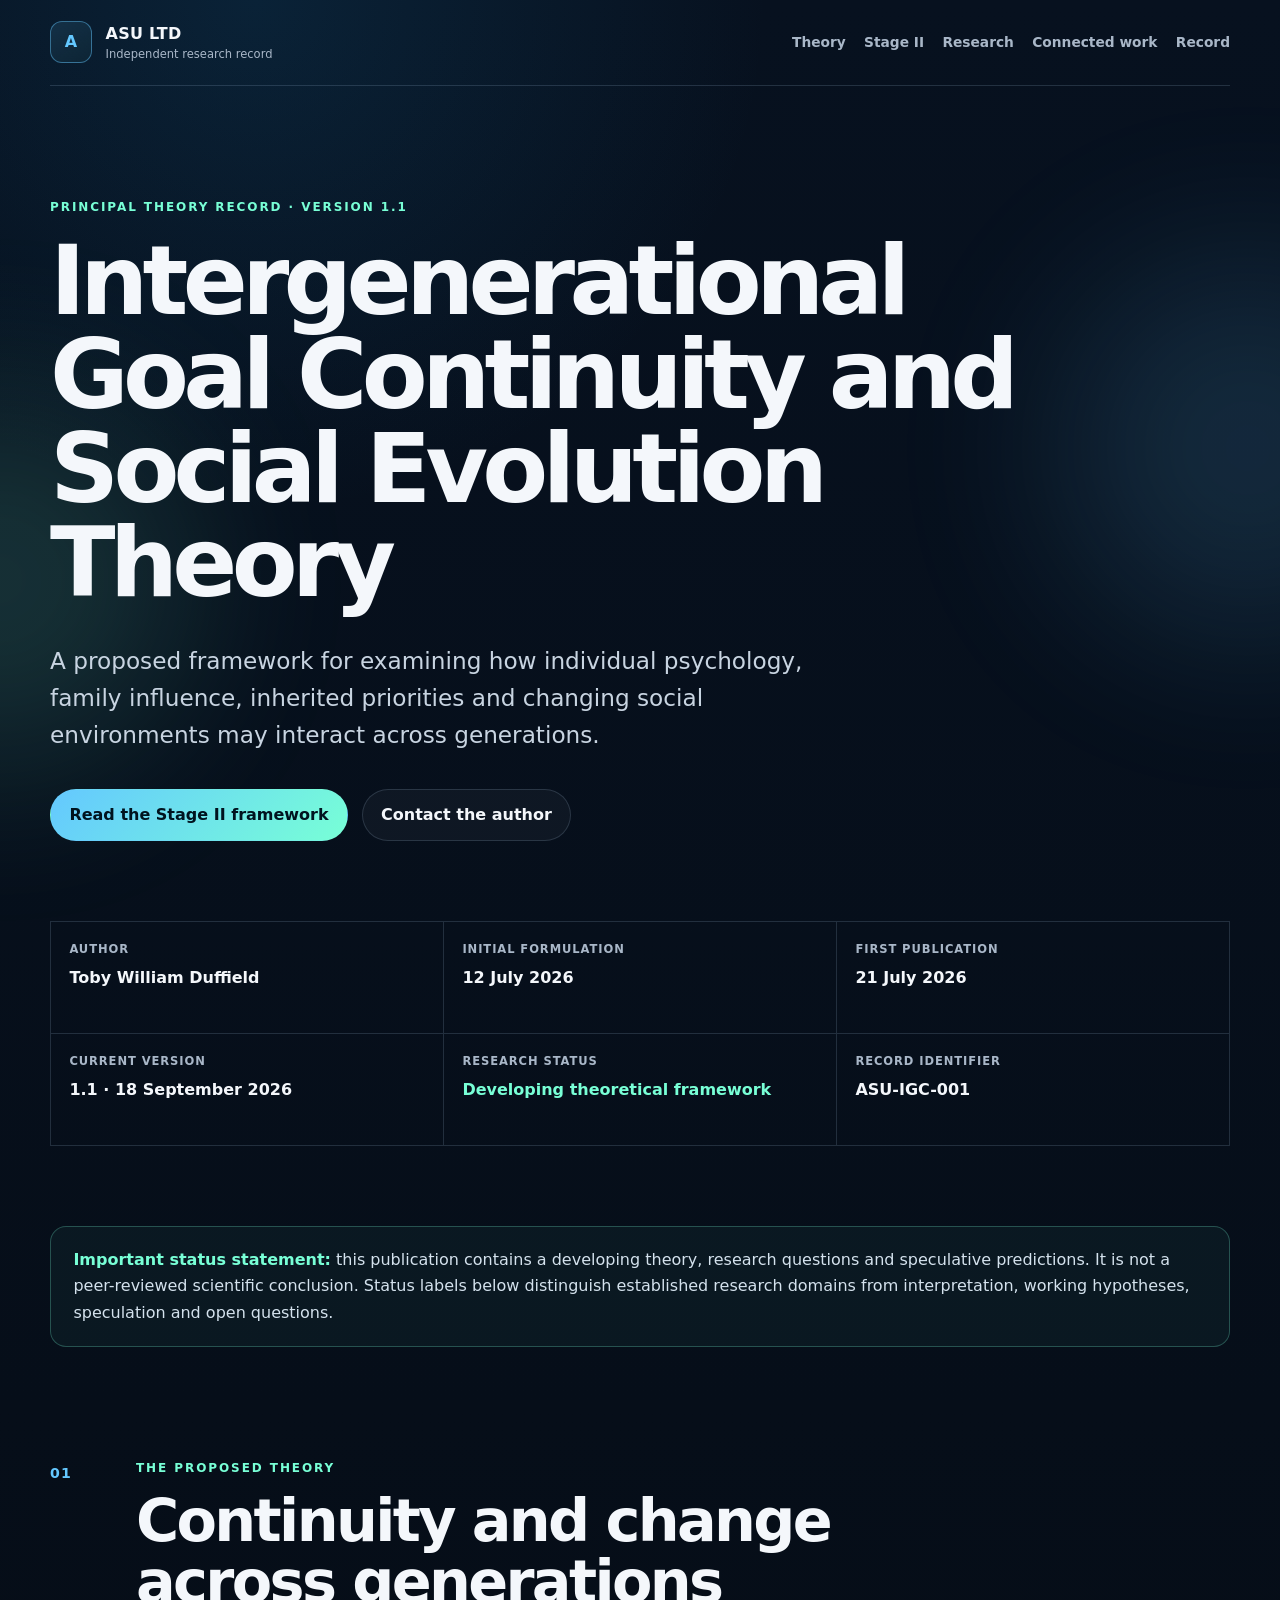
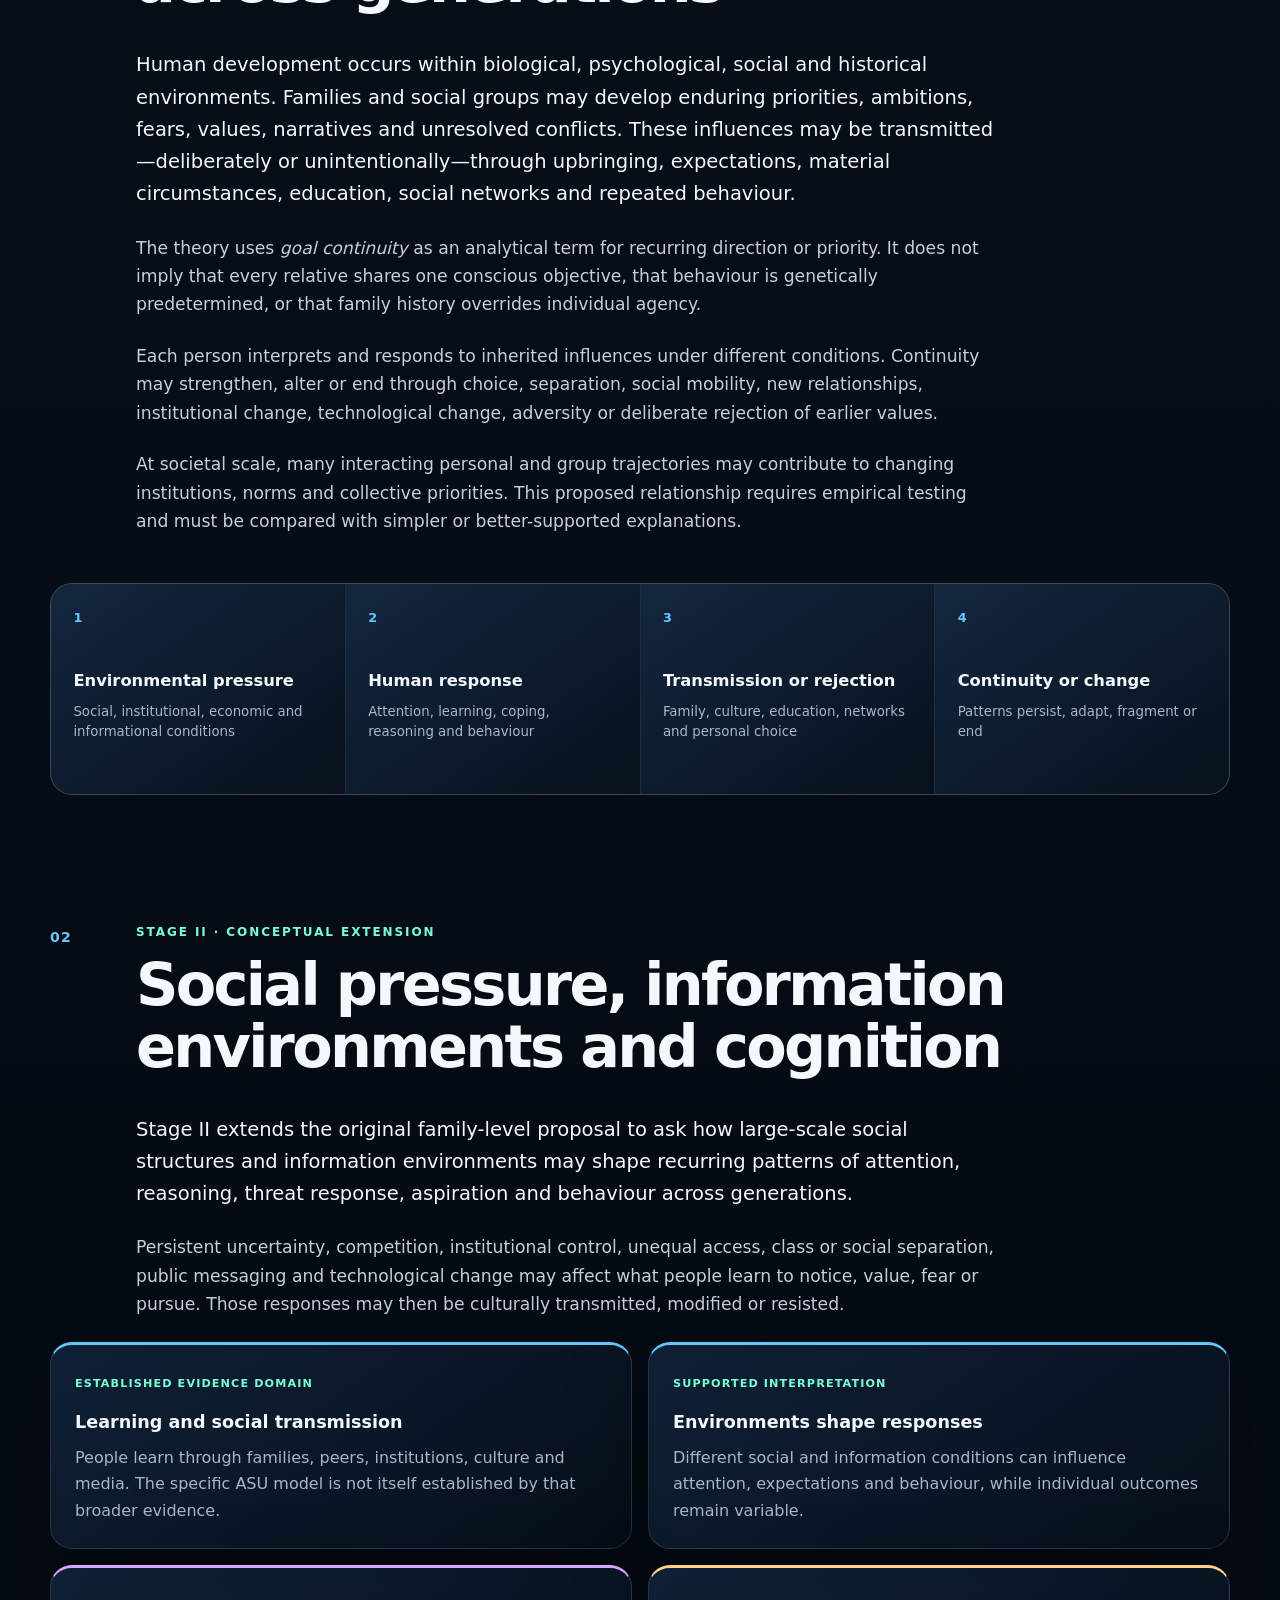
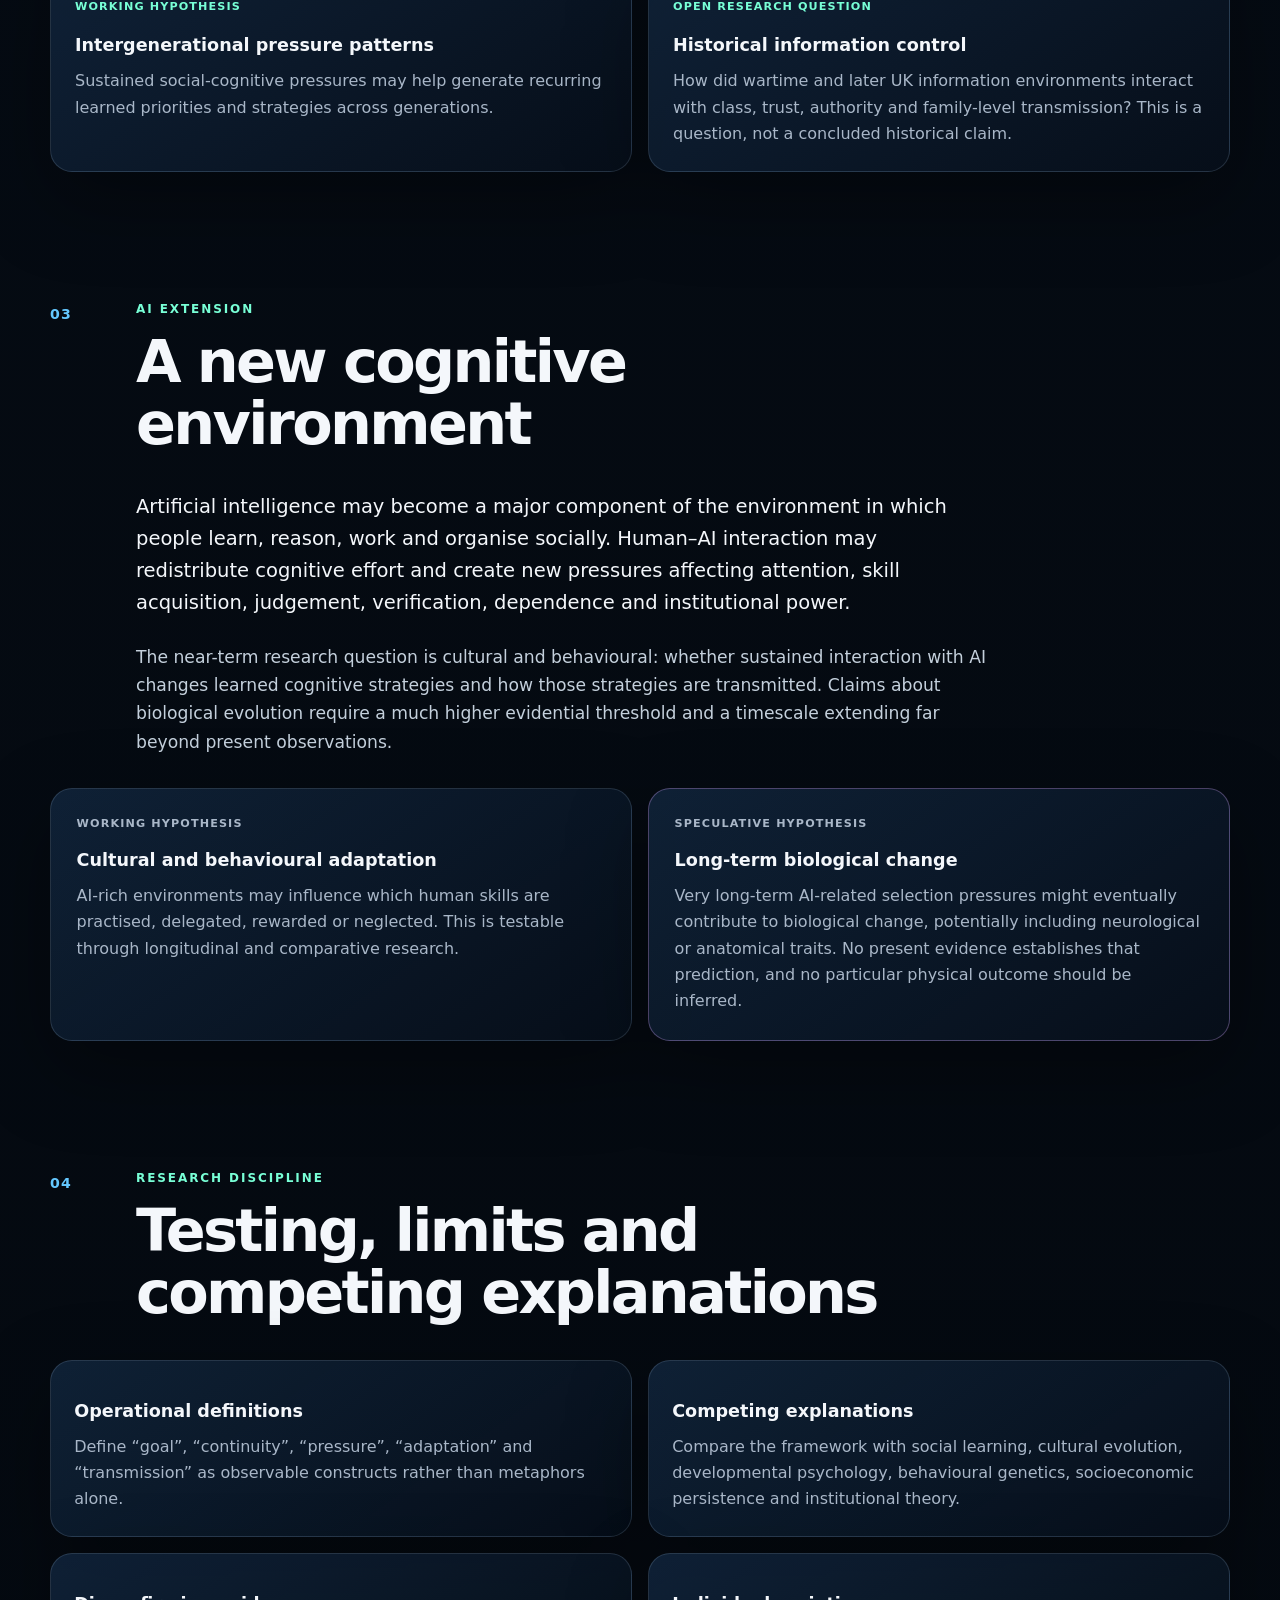
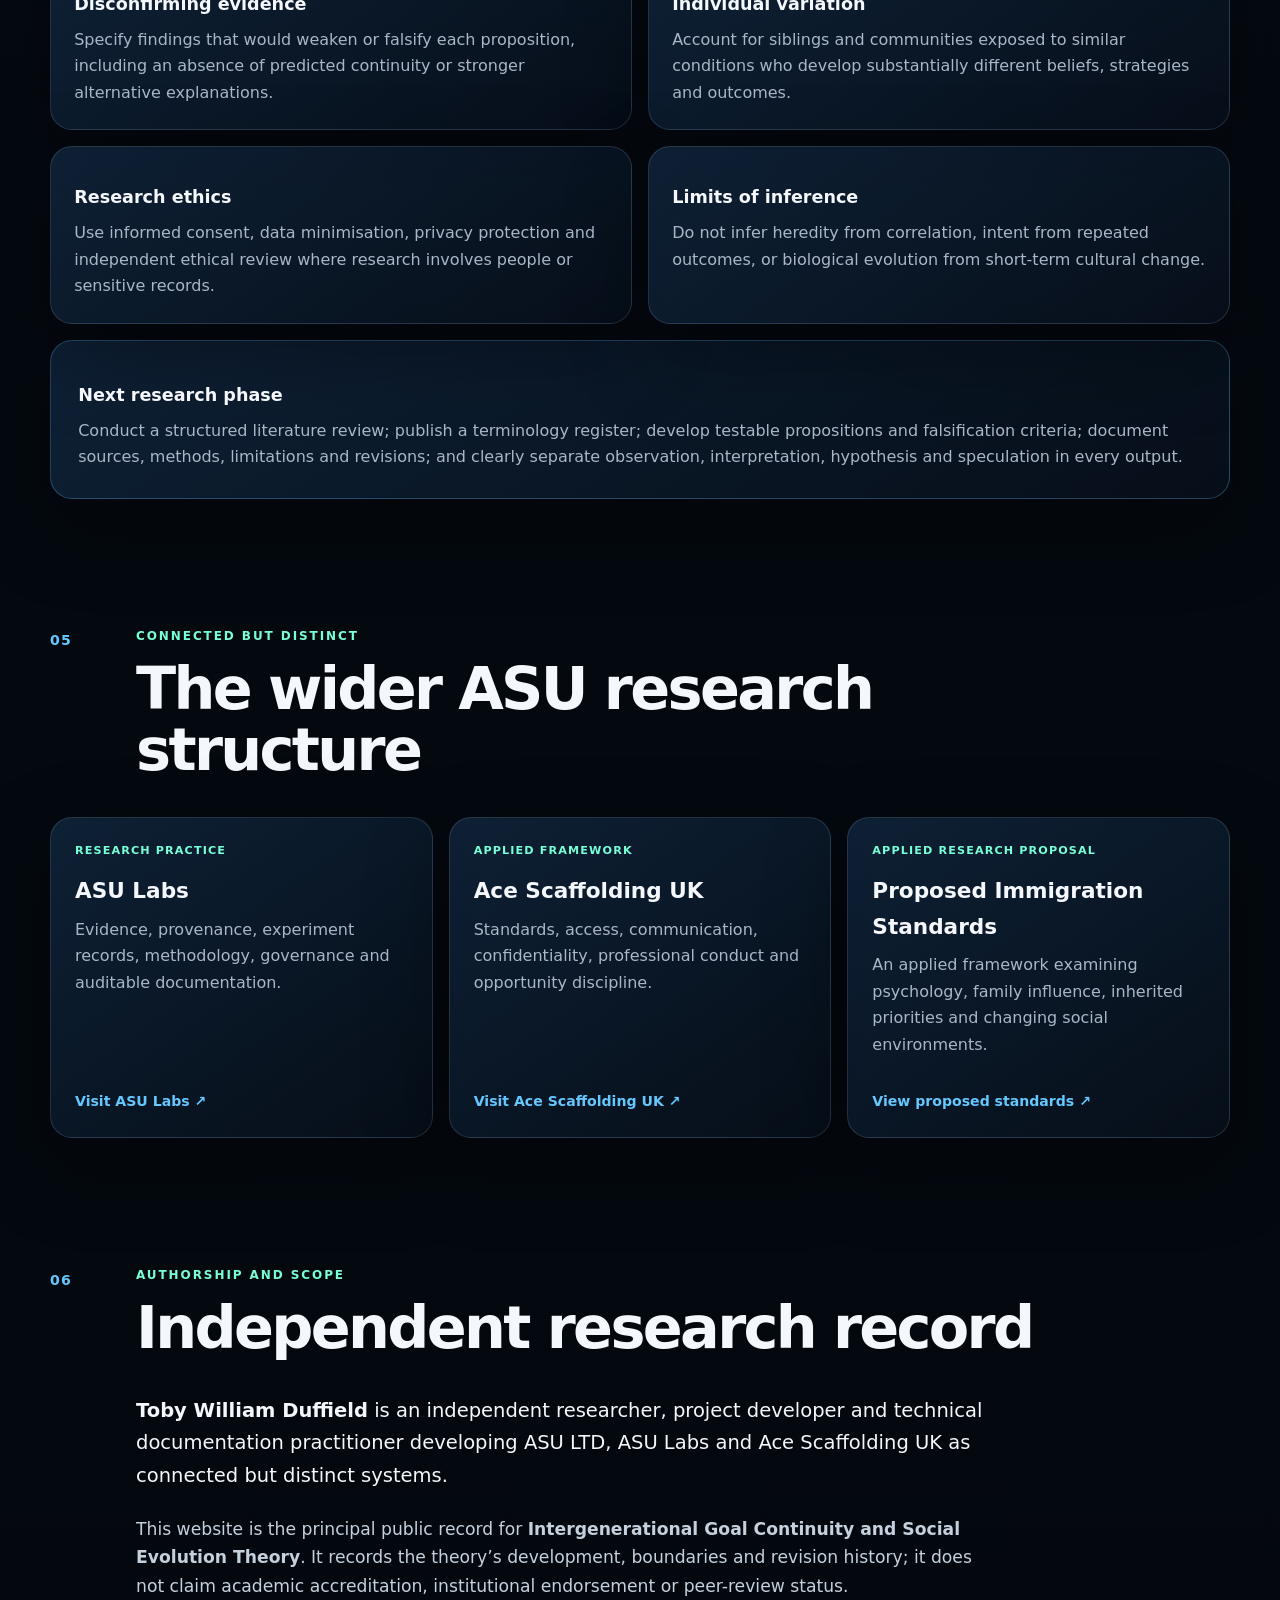
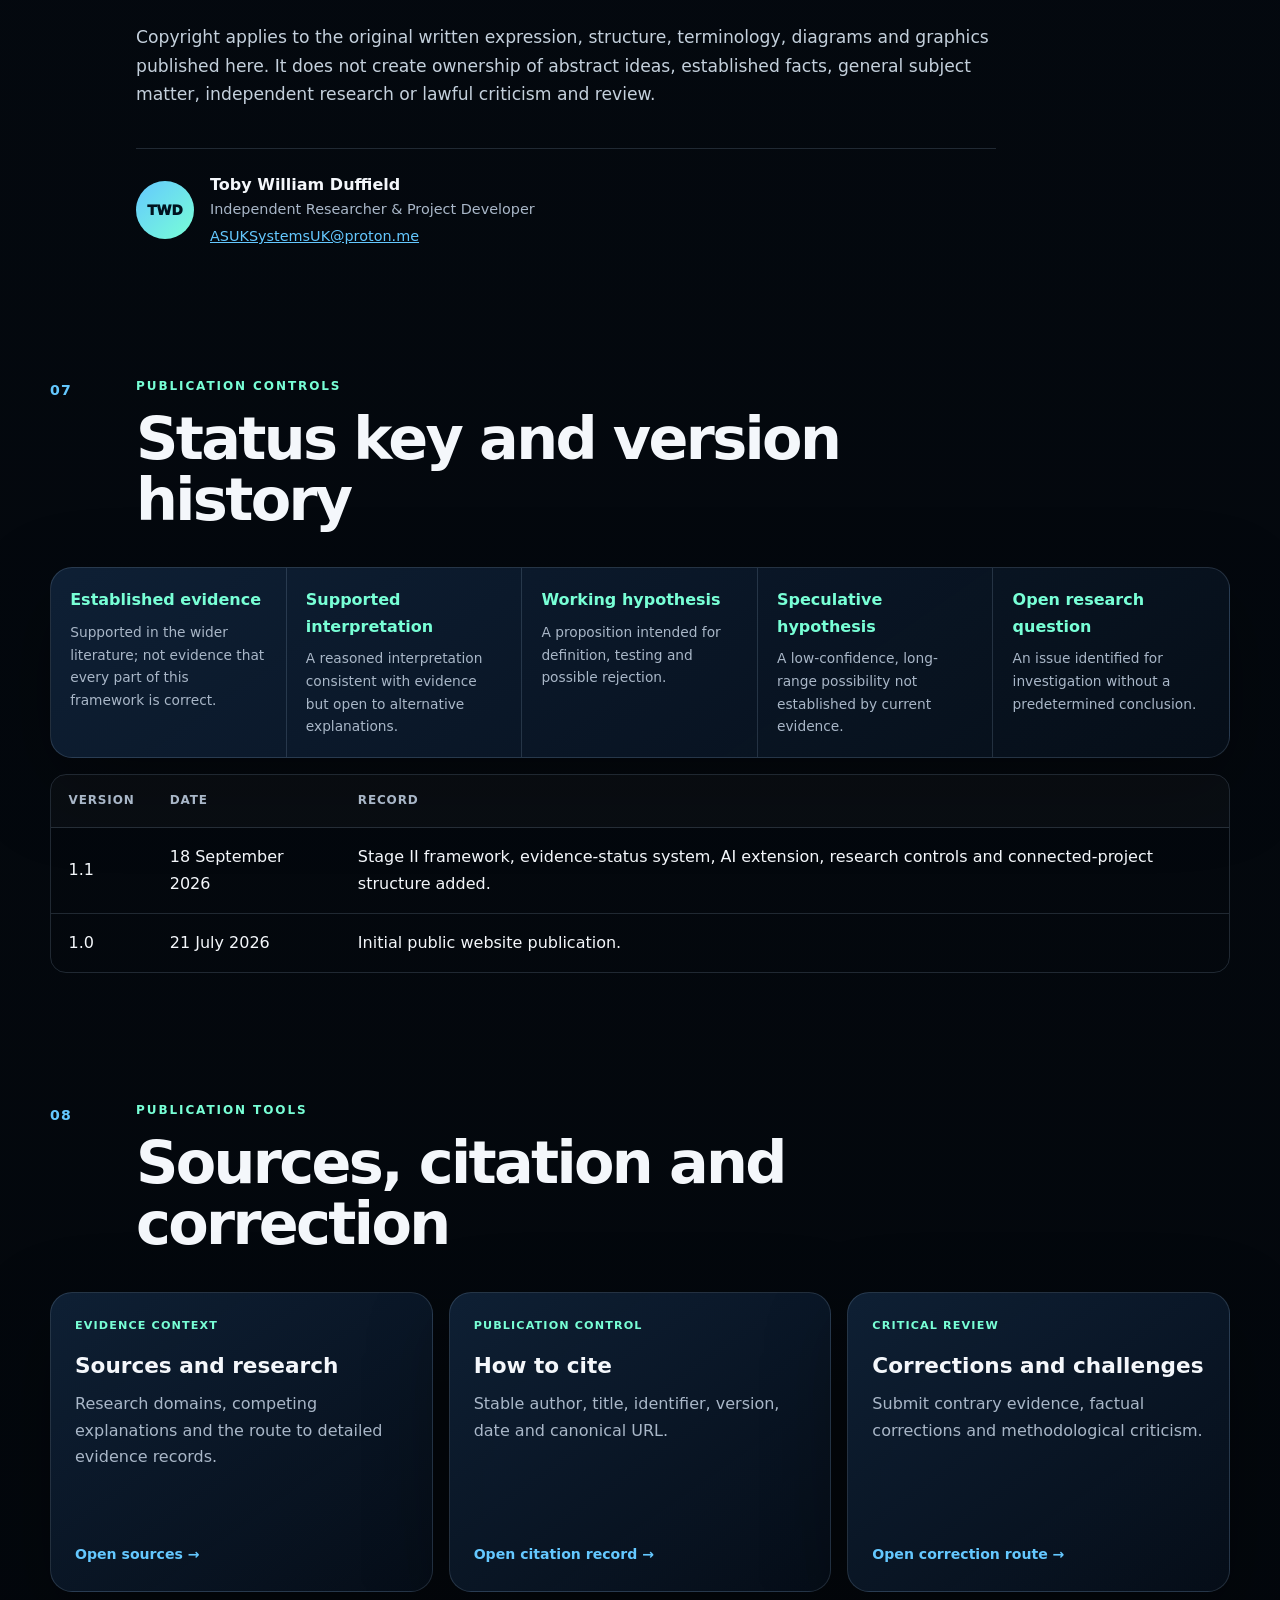
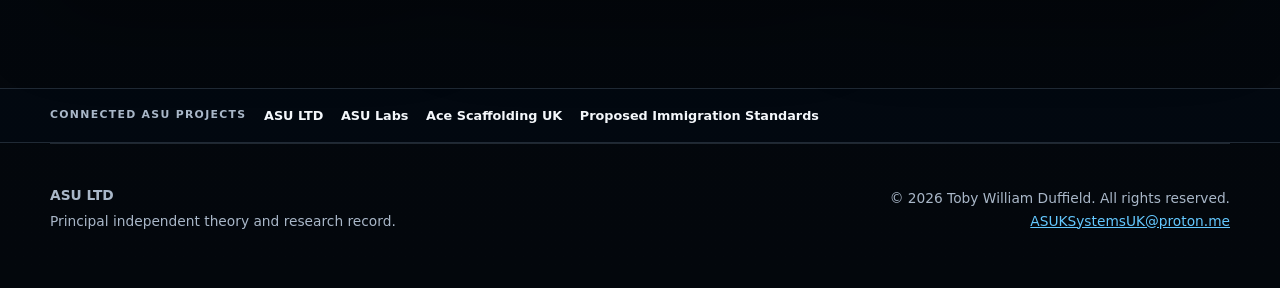
==== commit 256688cb: "Add files via upload" ====
--- a/index.html
+++ b/index.html
@@ -17,6 +17,8 @@
   <link rel="icon" href="/assets/favicon.svg" type="image/svg+xml">
   <link rel="stylesheet" href="/styles.css">
   <title>Intergenerational Goal Continuity and Social Evolution Theory | ASU LTD</title>
+<meta name="twitter:card" content="summary_large_image">
+<script type="application/ld+json">{"@context": "https://schema.org", "@type": "WebPage", "name": "Intergenerational Goal Continuity and Social Evolution Theory | ASU LTD", "description": "The principal publication record for Intergenerational Goal Continuity and Social Evolution Theory, including the Stage II research framework and AI extension.", "url": "https://asultd.com/", "dateModified": "2026-09-18", "isPartOf": {"@type": "WebSite", "name": "asultd", "url": "https://asultd.com/"}}</script>
 </head>
 <body>
   <a class="skip-link" href="#main-content">Skip to main content</a>
@@ -34,7 +36,7 @@
       <a href="#research">Research</a>
       <a href="#connected-work">Connected work</a>
       <a href="#record">Record</a>
-    </nav>
+    </nav><details class="mobile-menu"><summary>Open menu</summary><div><a href="/">Theory record</a><a href="/#stage-two">Stage II</a><a href="/sources.html">Sources</a><a href="/citation.html">Citation</a><a href="/corrections.html">Corrections</a></div></details>
   </header>
 
   <main id="main-content">
@@ -120,7 +122,7 @@
       <div class="project-grid">
         <a href="https://asulabs.uk/"><span>Research practice</span><h3>ASU Labs</h3><p>Evidence, provenance, experiment records, methodology, governance and auditable documentation.</p><strong>Visit ASU Labs <span aria-hidden="true">↗</span></strong></a>
         <a href="https://acescaffolding.uk/"><span>Applied framework</span><h3>Ace Scaffolding UK</h3><p>Standards, access, communication, confidentiality, professional conduct and opportunity discipline.</p><strong>Visit Ace Scaffolding UK <span aria-hidden="true">↗</span></strong></a>
-        <a href="https://asu-immigration-proposed-standards.uk/"><span>Applied research proposal</span><h3>Proposed Immigration Standards</h3><p>An applied framework examining psychology, family influence, inherited priorities and changing social environments.</p><strong>View proposed standards <span aria-hidden="true">↗</span></strong></a>
+        <a href="https://proposed-immigration-standards.uk/"><span>Applied research proposal</span><h3>Proposed Immigration Standards</h3><p>An applied framework examining psychology, family influence, inherited priorities and changing social environments.</p><strong>View proposed standards <span aria-hidden="true">↗</span></strong></a>
       </div>
     </section>
 
@@ -148,8 +150,18 @@
         <tr><td>1.0</td><td><time datetime="2026-07-21">21 July 2026</time></td><td>Initial public website publication.</td></tr>
       </tbody></table></div>
     </section>
-  </main>
+  <section class="content-section"><div class="section-heading"><span>08</span><div><p class="kicker">Publication tools</p><h2>Sources, citation and correction</h2></div></div><div class="project-grid"><a href="/sources.html"><span>Evidence context</span><h3>Sources and research</h3><p>Research domains, competing explanations and the route to detailed evidence records.</p><strong>Open sources →</strong></a><a href="/citation.html"><span>Publication control</span><h3>How to cite</h3><p>Stable author, title, identifier, version, date and canonical URL.</p><strong>Open citation record →</strong></a><a href="/corrections.html"><span>Critical review</span><h3>Corrections and challenges</h3><p>Submit contrary evidence, factual corrections and methodological criticism.</p><strong>Open correction route →</strong></a></div></section>
+</main>
 
-  <footer><div><strong>ASU LTD</strong><p>Principal independent theory and research record.</p></div><div class="footer-right"><p>© 2026 Toby William Duffield. All rights reserved.</p><a href="mailto:ASUKSystemsUK@proton.me">ASUKSystemsUK@proton.me</a></div></footer>
+  <aside class="asu-network" aria-label="Connected ASU projects">
+  <div class="asu-network__inner">
+    <span>Connected ASU projects</span>
+    <a href="https://asultd.com/">ASU LTD</a>
+    <a href="https://asulabs.uk/">ASU Labs</a>
+    <a href="https://acescaffolding.uk/">Ace Scaffolding UK</a>
+    <a href="https://proposed-immigration-standards.uk/">Proposed Immigration Standards</a>
+  </div>
+</aside>
+<footer><div><strong>ASU LTD</strong><p>Principal independent theory and research record.</p></div><div class="footer-right"><p>© 2026 Toby William Duffield. All rights reserved.</p><a href="mailto:ASUKSystemsUK@proton.me">ASUKSystemsUK@proton.me</a></div></footer>
 </body>
 </html>
--- a/styles.css
+++ b/styles.css
@@ -16,3 +16,24 @@
 @media(max-width:520px){.site-header,main,footer{width:min(calc(100% - 1.25rem),var(--max))}.site-header{min-height:72px}.brand small{display:none}h1{font-size:clamp(2.75rem,15vw,4.6rem)}.hero{padding-top:4rem}.record-grid,.model{grid-template-columns:1fr}footer{flex-direction:column}.footer-right{text-align:left}}
 @media(prefers-reduced-motion:no-preference){.button,.project-grid a{transition:transform 160ms ease,border-color 160ms ease}.ambient{animation:drift 16s ease-in-out infinite alternate}.ambient-two{animation-delay:-7s}@keyframes drift{from{transform:translate3d(-2rem,-1rem,0) scale(.95)}to{transform:translate3d(2rem,2rem,0) scale(1.08)}}}
 @media print{.ambient,.site-header nav,.hero-actions{display:none}body{color:#111;background:#fff}.site-header,main,footer{width:100%;max-width:none}.hero{min-height:auto}.content-section{padding-top:3rem}.card,.status-grid article,.question-list article,.method-note,.split-callout article,.project-grid a,.status-key{box-shadow:none;background:#fff;border-color:#bbb}.prose p,.status-grid p,.question-list p,.method-note p,.split-callout p,.project-grid p,.status-key dd,footer{color:#333}}
+
+/* Connected-project and release additions — 2026-09-18 */
+.asu-network{border-top:1px solid var(--line,#334);border-bottom:1px solid var(--line,#334);background:rgba(4,11,18,.72)}
+.asu-network__inner{width:min(calc(100% - 2rem),1180px);margin:auto;display:flex;align-items:center;flex-wrap:wrap;gap:.75rem 1.1rem;padding:1rem 0}
+.asu-network__inner span{color:var(--muted,#9fb0bf);font-size:.68rem;font-weight:850;letter-spacing:.12em;text-transform:uppercase}
+.asu-network__inner a{color:var(--text,#eef4f8);font-size:.8rem;font-weight:750;text-decoration:none}
+.asu-network__inner a:hover,.asu-network__inner a:focus-visible{color:var(--accent,#64c8ff);text-decoration:underline}
+.release-panel{margin:2rem 0;padding:1.25rem;border:1px solid var(--line,#334);border-radius:14px;background:rgba(255,255,255,.025)}
+.release-panel h2,.release-panel h3{margin-top:0}.release-panel a{font-weight:750}
+.status-badge{display:inline-block;padding:.28rem .55rem;border:1px solid currentColor;border-radius:999px;font-size:.68rem;font-weight:850;letter-spacing:.06em;text-transform:uppercase}
+.status-badge.evidence{color:#78ffd6}.status-badge.interpretation{color:#64c8ff}.status-badge.proposal{color:#d7a7ff}.status-badge.question{color:#ffd38a}.status-badge.boundary{color:#ffb3b3}
+@media(max-width:620px){.asu-network__inner{align-items:flex-start;flex-direction:column}}
+
+.mobile-menu{display:none;position:relative;margin-left:auto}
+.mobile-menu summary{cursor:pointer;padding:.6rem .85rem;border:1px solid var(--line,#334);border-radius:9px;color:var(--text,#eef4f8);font-weight:800;list-style:none}
+.mobile-menu summary::-webkit-details-marker{display:none}
+.mobile-menu div{position:absolute;z-index:40;right:0;top:calc(100% + .5rem);min-width:240px;padding:.65rem;border:1px solid var(--line,#334);border-radius:12px;background:#081522;box-shadow:0 18px 48px rgba(0,0,0,.4)}
+.mobile-menu a{display:block;padding:.65rem .7rem;color:var(--text,#eef4f8);text-decoration:none}
+.mobile-menu a:hover,.mobile-menu a:focus-visible{background:rgba(255,255,255,.06);border-radius:7px}
+@media(max-width:1000px){.site-header>.mobile-menu{display:block}}
+@media(max-width:900px){header .mobile-menu{display:block}.header-inner>.nav{display:none}.header-inner{align-items:center;flex-direction:row}}
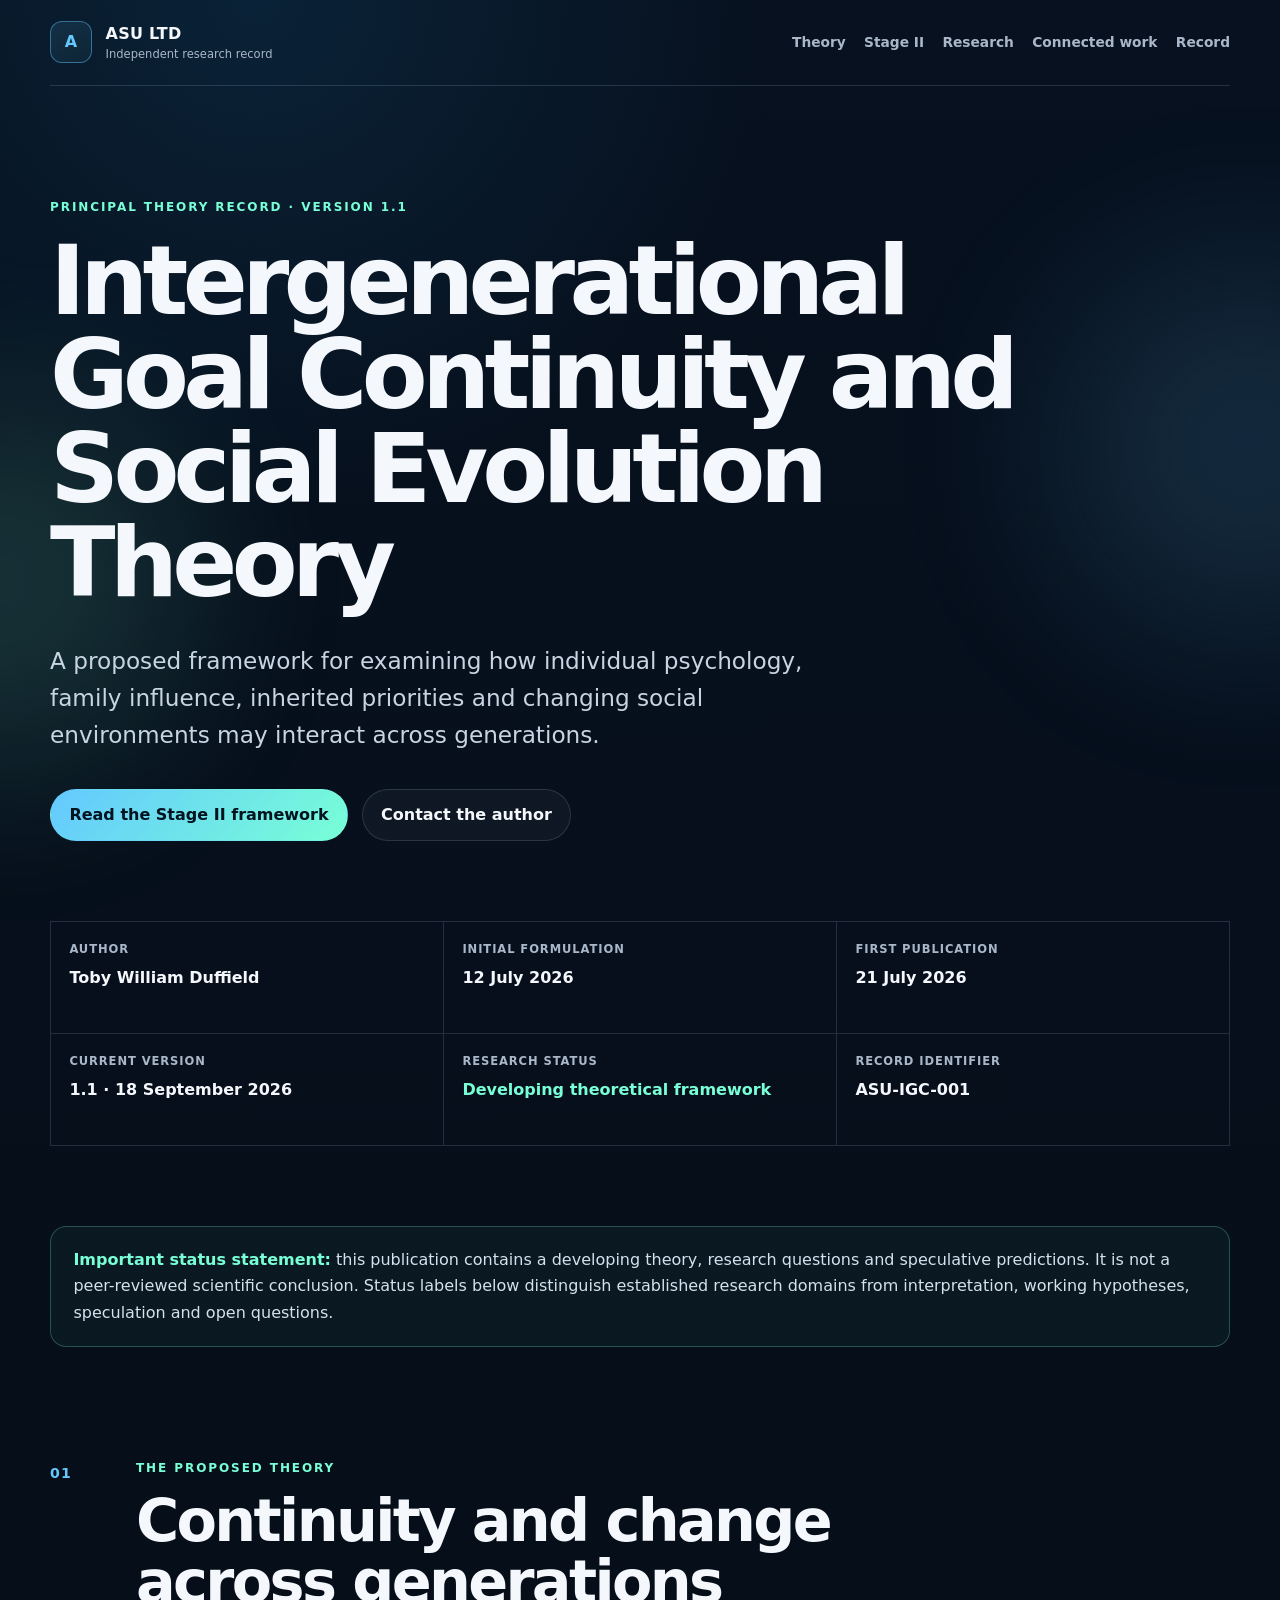
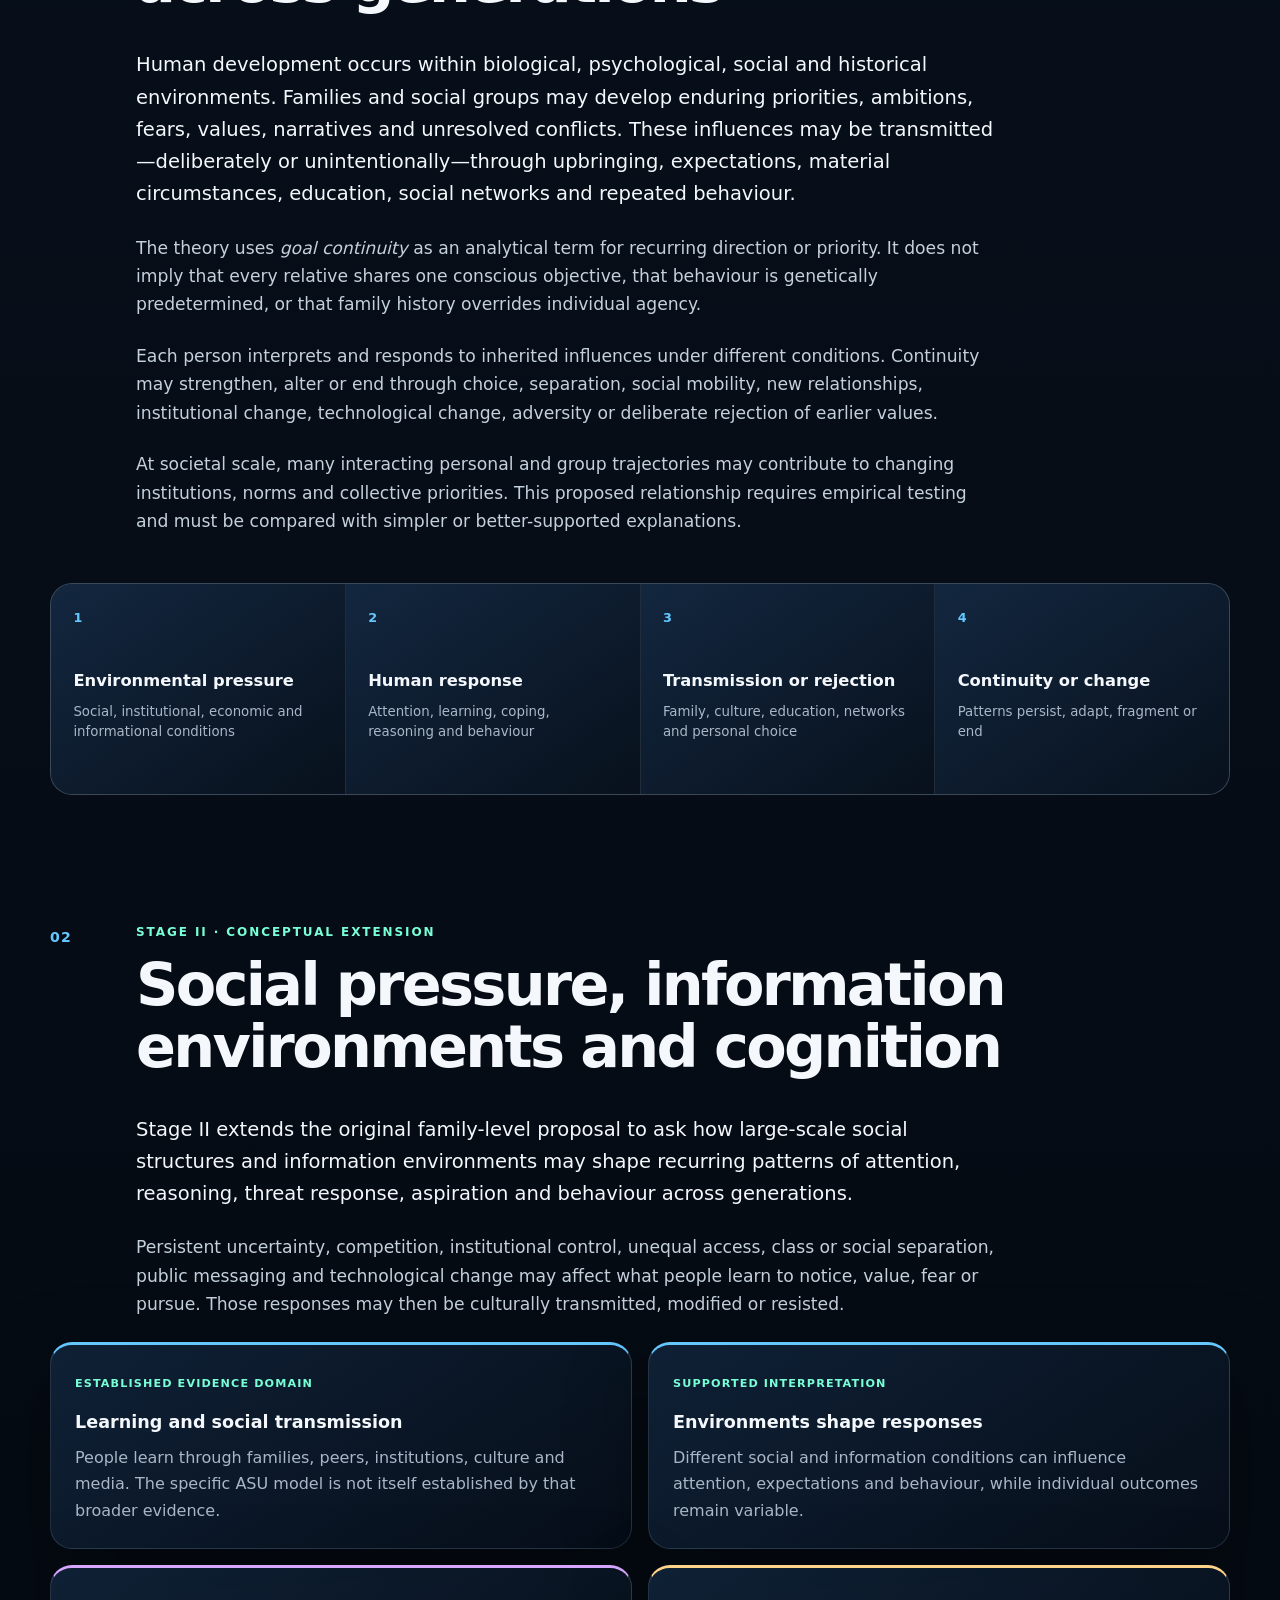
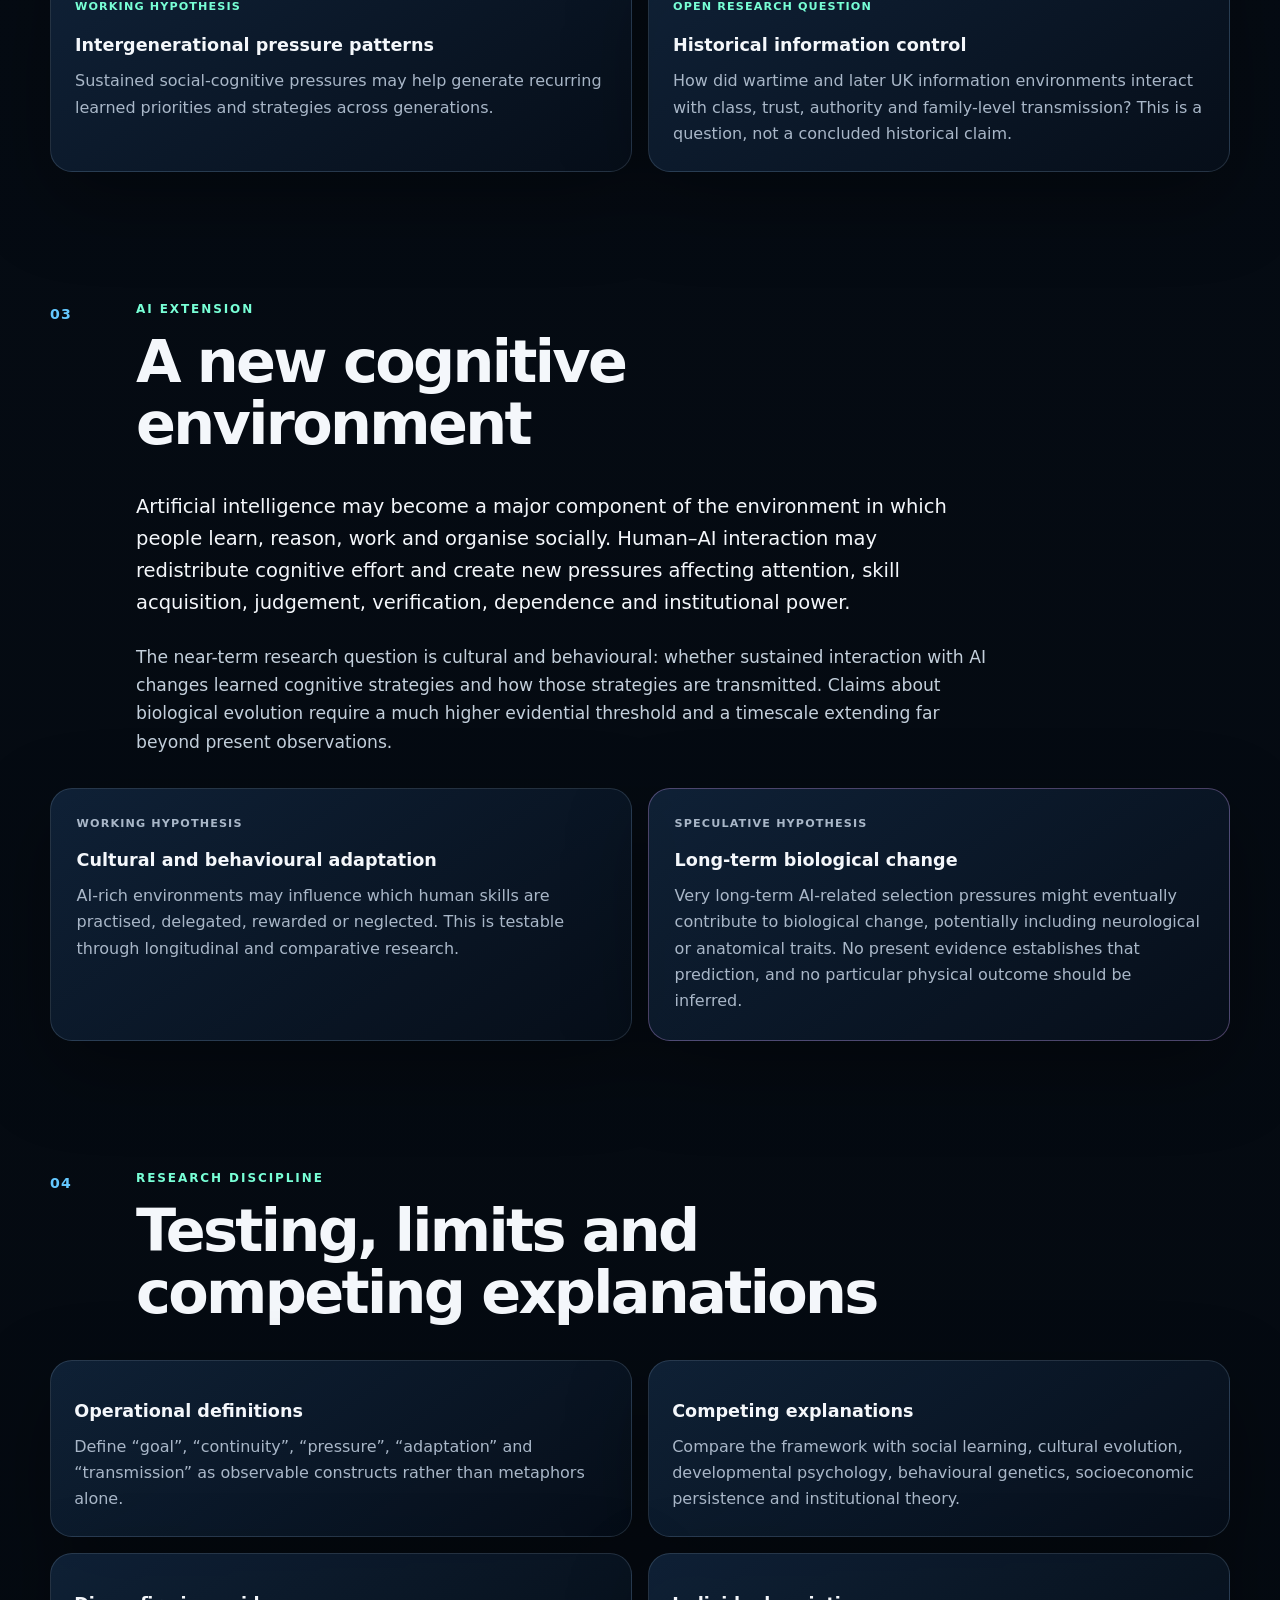
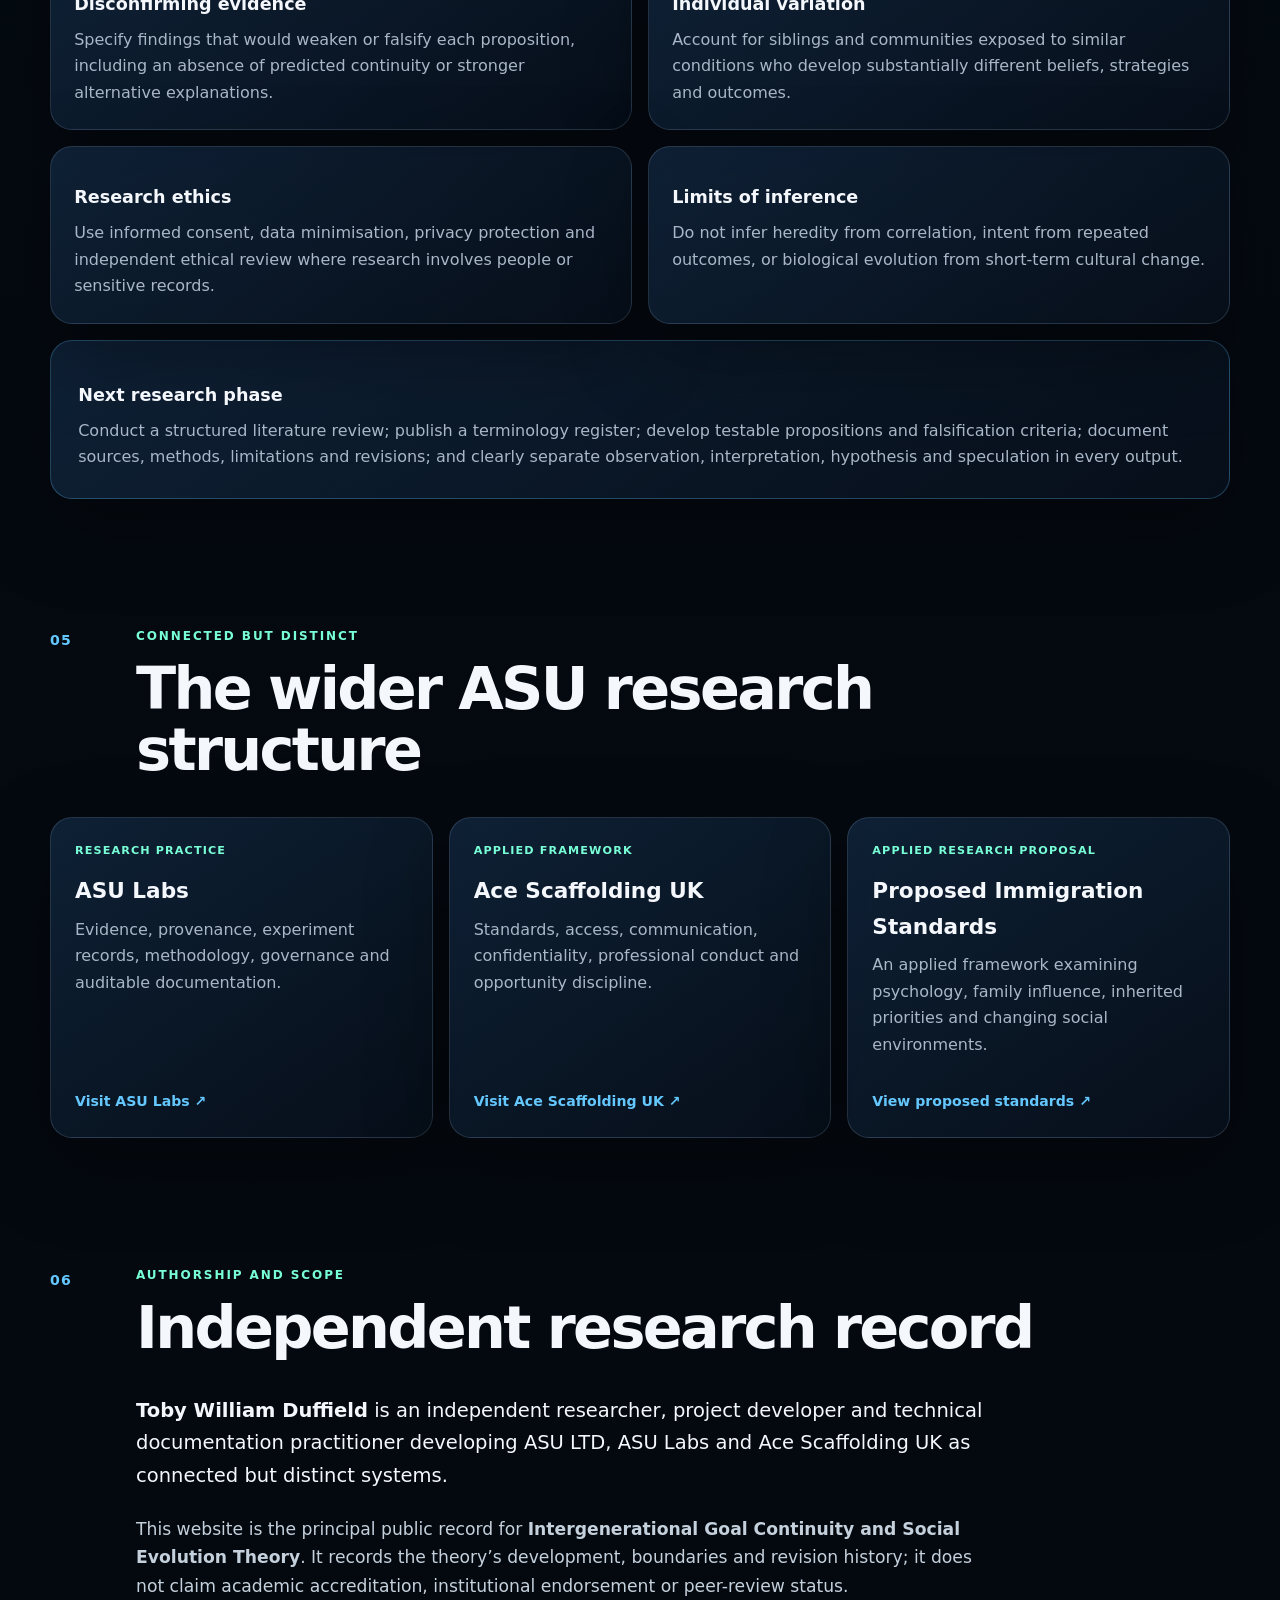
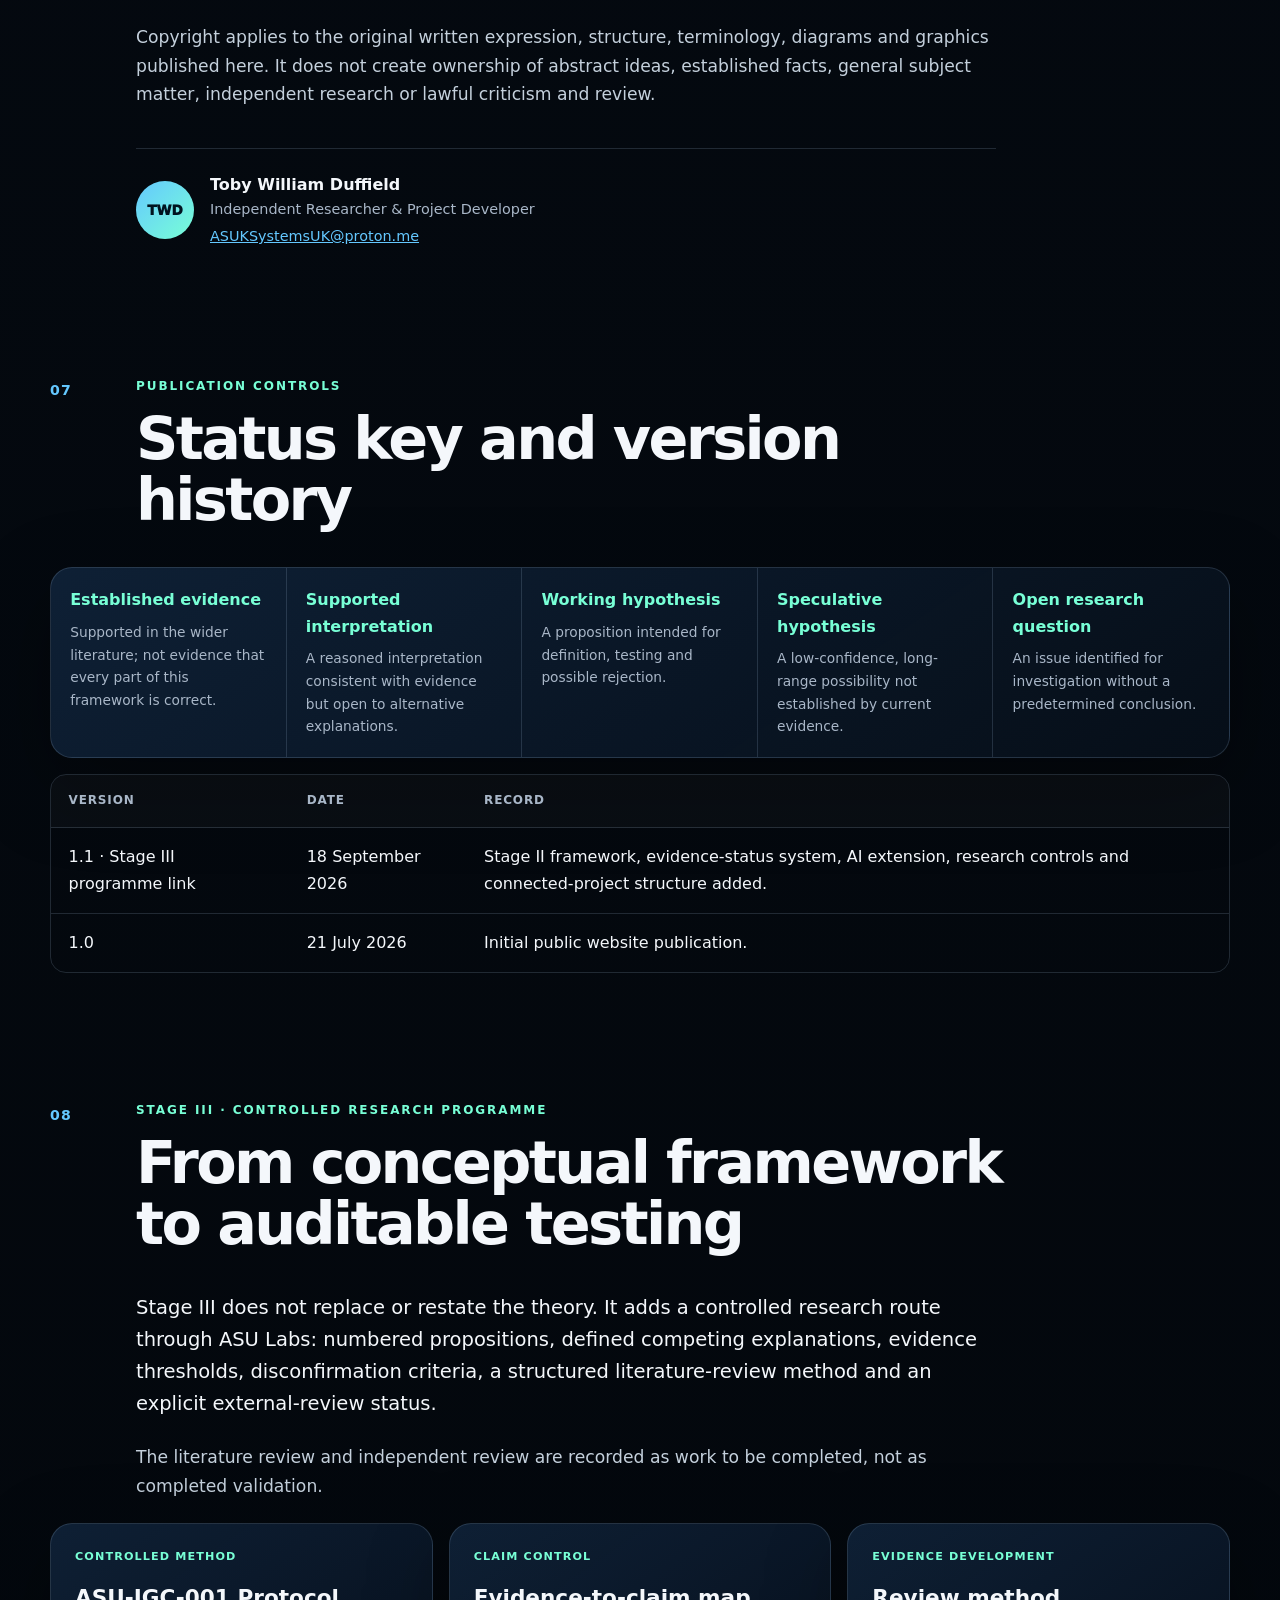
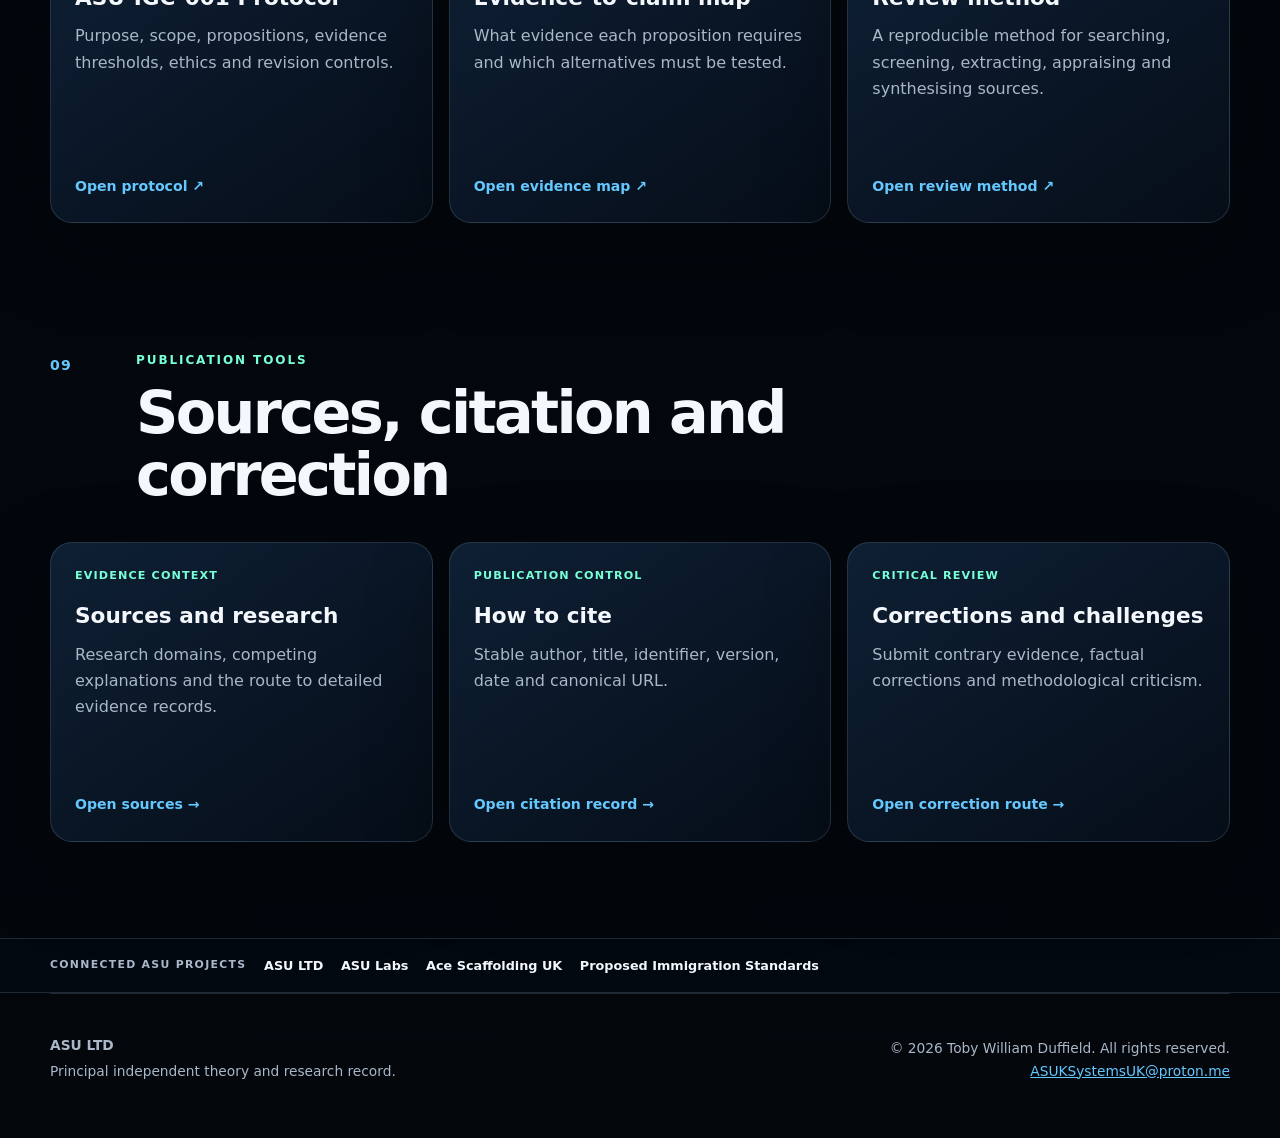
==== commit 1439f14b: "Phase 3" ====
--- a/index.html
+++ b/index.html
@@ -146,11 +146,12 @@
         <div><dt>Open research question</dt><dd>An issue identified for investigation without a predetermined conclusion.</dd></div>
       </dl>
       <div class="version-table-wrap"><table><thead><tr><th scope="col">Version</th><th scope="col">Date</th><th scope="col">Record</th></tr></thead><tbody>
-        <tr><td>1.1</td><td><time datetime="2026-09-18">18 September 2026</time></td><td>Stage II framework, evidence-status system, AI extension, research controls and connected-project structure added.</td></tr>
+        <tr><td>1.1 · Stage III programme link</td><td><time datetime="2026-09-18">18 September 2026</time></td><td>Stage II framework, evidence-status system, AI extension, research controls and connected-project structure added.</td></tr>
         <tr><td>1.0</td><td><time datetime="2026-07-21">21 July 2026</time></td><td>Initial public website publication.</td></tr>
       </tbody></table></div>
     </section>
-  <section class="content-section"><div class="section-heading"><span>08</span><div><p class="kicker">Publication tools</p><h2>Sources, citation and correction</h2></div></div><div class="project-grid"><a href="/sources.html"><span>Evidence context</span><h3>Sources and research</h3><p>Research domains, competing explanations and the route to detailed evidence records.</p><strong>Open sources →</strong></a><a href="/citation.html"><span>Publication control</span><h3>How to cite</h3><p>Stable author, title, identifier, version, date and canonical URL.</p><strong>Open citation record →</strong></a><a href="/corrections.html"><span>Critical review</span><h3>Corrections and challenges</h3><p>Submit contrary evidence, factual corrections and methodological criticism.</p><strong>Open correction route →</strong></a></div></section>
+<section id="stage-three" class="content-section"><div class="section-heading"><span>08</span><div><p class="kicker">Stage III · controlled research programme</p><h2>From conceptual framework to auditable testing</h2></div></div><div class="prose"><p>Stage III does not replace or restate the theory. It adds a controlled research route through ASU Labs: numbered propositions, defined competing explanations, evidence thresholds, disconfirmation criteria, a structured literature-review method and an explicit external-review status.</p><p>The literature review and independent review are recorded as work to be completed, not as completed validation.</p></div><div class="project-grid"><a href="https://asulabs.uk/asu-igc-001-protocol.html"><span>Controlled method</span><h3>ASU-IGC-001 Protocol</h3><p>Purpose, scope, propositions, evidence thresholds, ethics and revision controls.</p><strong>Open protocol ↗</strong></a><a href="https://asulabs.uk/evidence-map.html"><span>Claim control</span><h3>Evidence-to-claim map</h3><p>What evidence each proposition requires and which alternatives must be tested.</p><strong>Open evidence map ↗</strong></a><a href="https://asulabs.uk/literature-review.html"><span>Evidence development</span><h3>Review method</h3><p>A reproducible method for searching, screening, extracting, appraising and synthesising sources.</p><strong>Open review method ↗</strong></a></div></section>
+  <section class="content-section"><div class="section-heading"><span>09</span><div><p class="kicker">Publication tools</p><h2>Sources, citation and correction</h2></div></div><div class="project-grid"><a href="/sources.html"><span>Evidence context</span><h3>Sources and research</h3><p>Research domains, competing explanations and the route to detailed evidence records.</p><strong>Open sources →</strong></a><a href="/citation.html"><span>Publication control</span><h3>How to cite</h3><p>Stable author, title, identifier, version, date and canonical URL.</p><strong>Open citation record →</strong></a><a href="/corrections.html"><span>Critical review</span><h3>Corrections and challenges</h3><p>Submit contrary evidence, factual corrections and methodological criticism.</p><strong>Open correction route →</strong></a></div></section>
 </main>
 
   <aside class="asu-network" aria-label="Connected ASU projects">
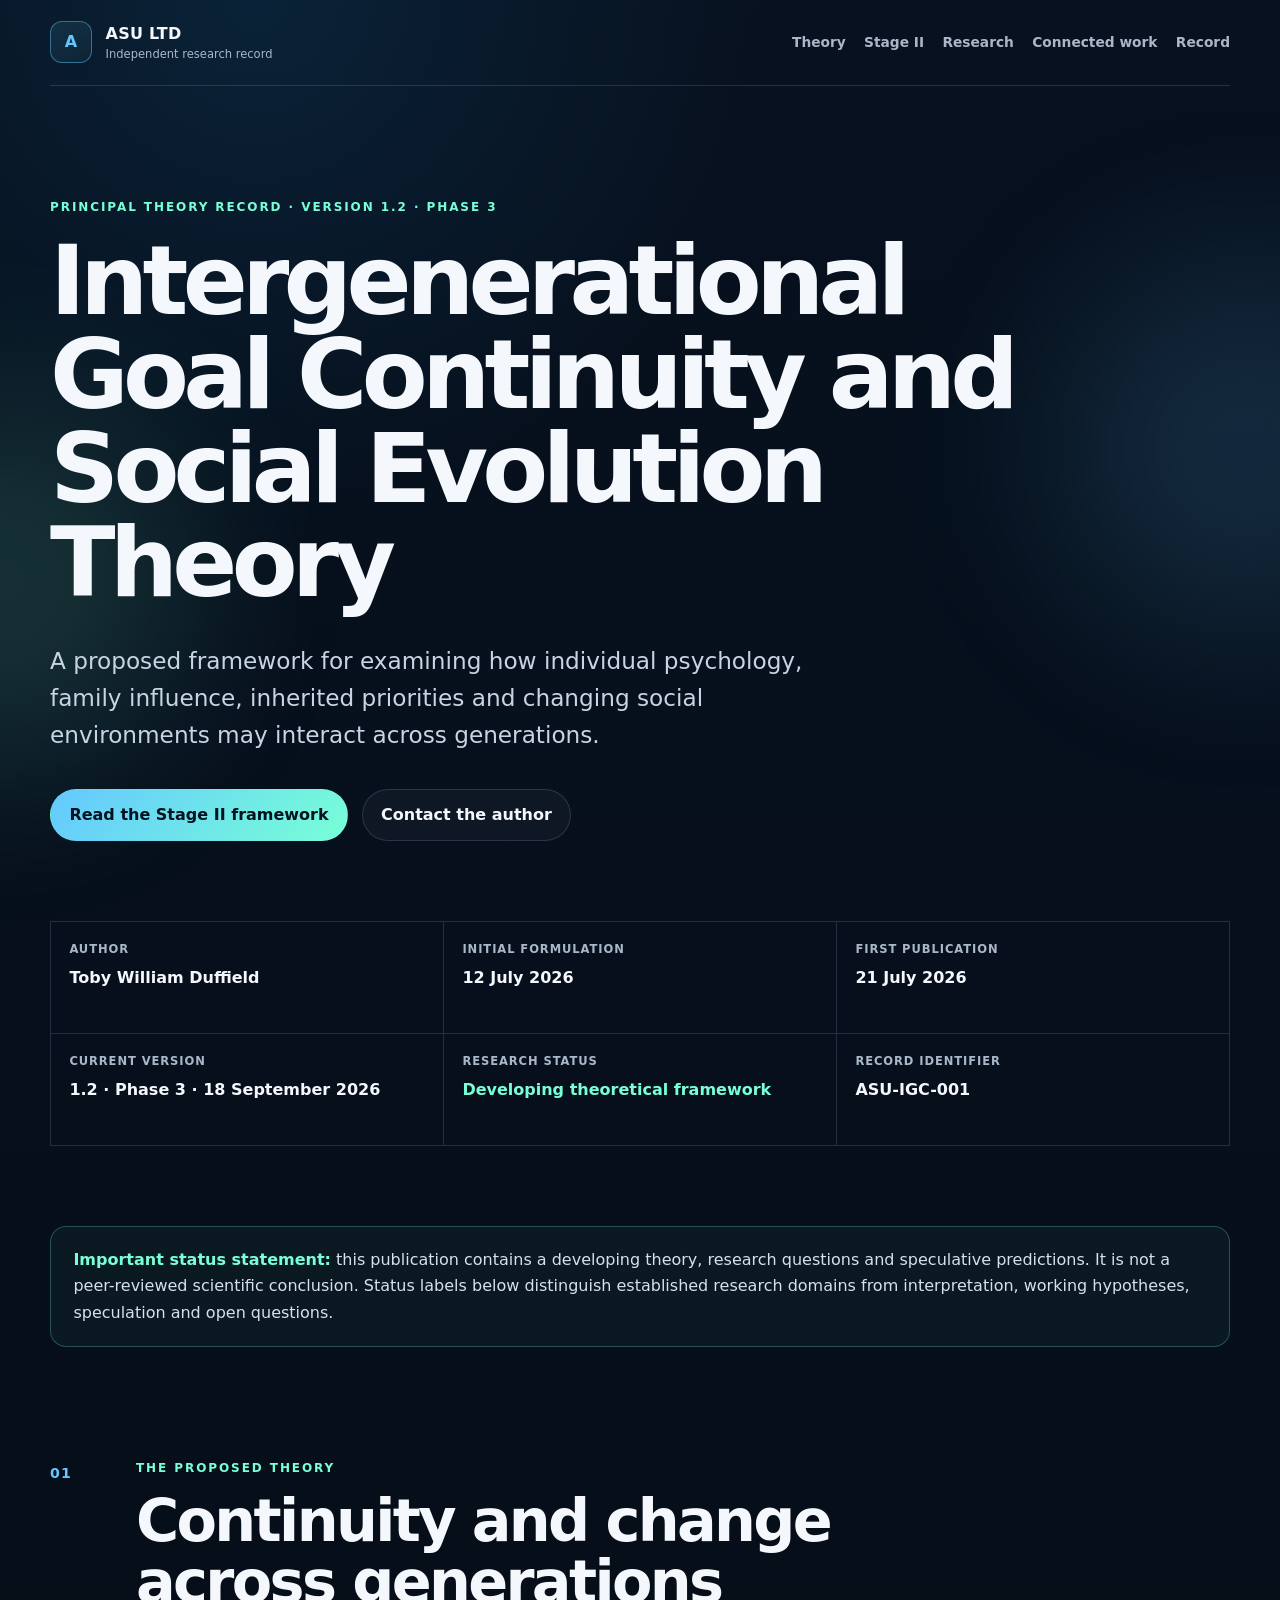
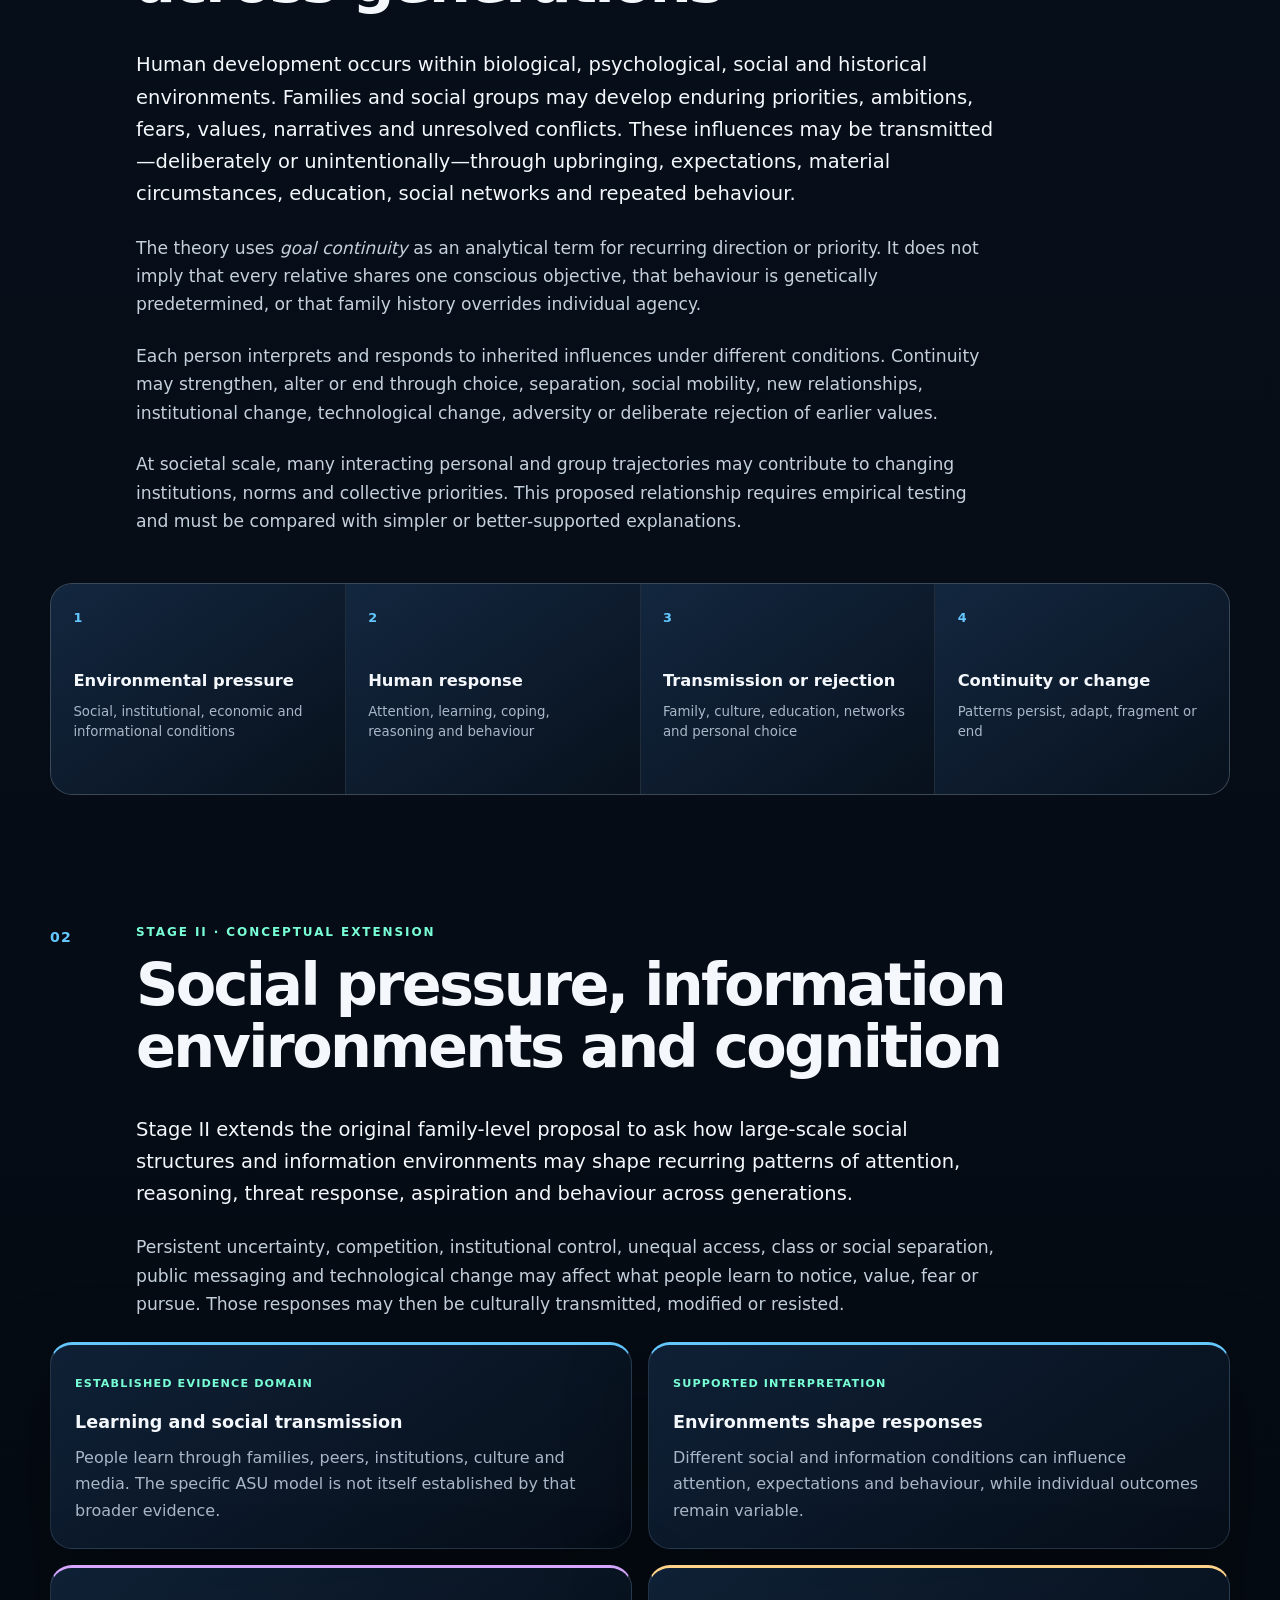
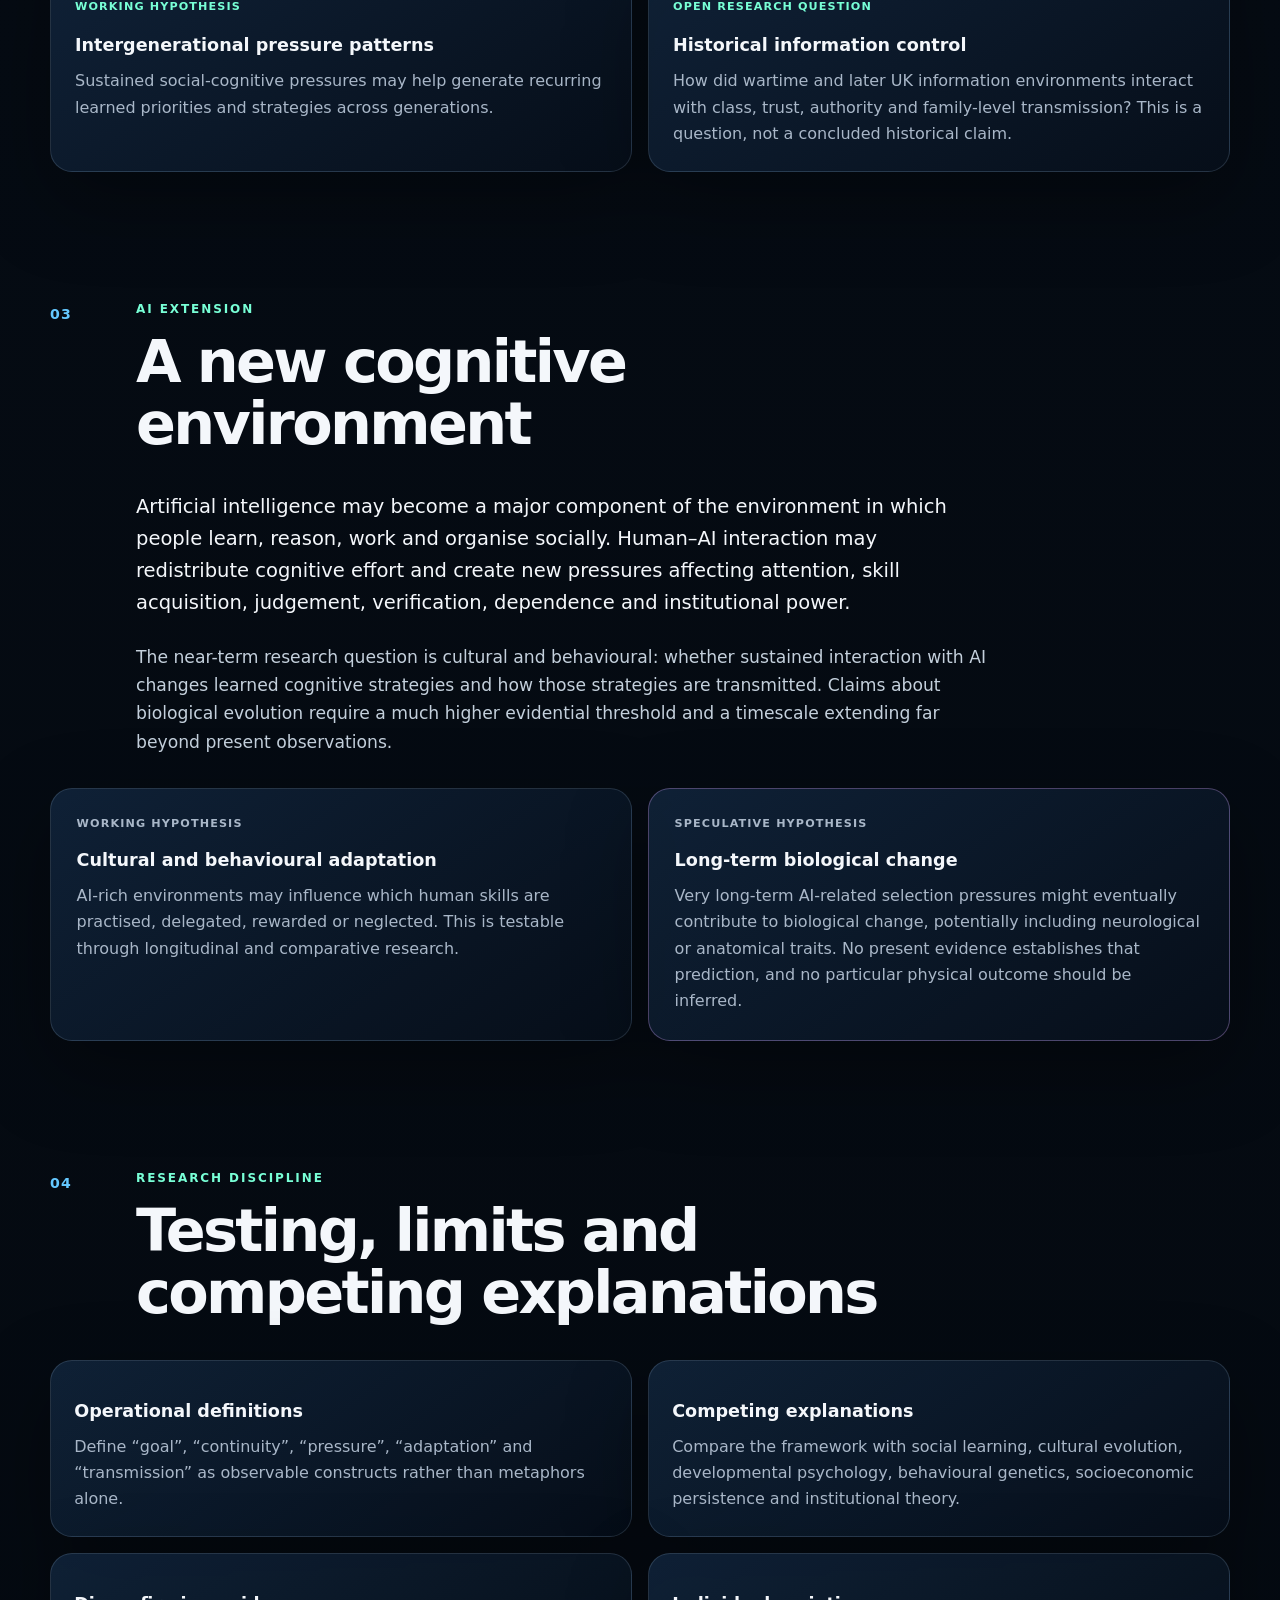
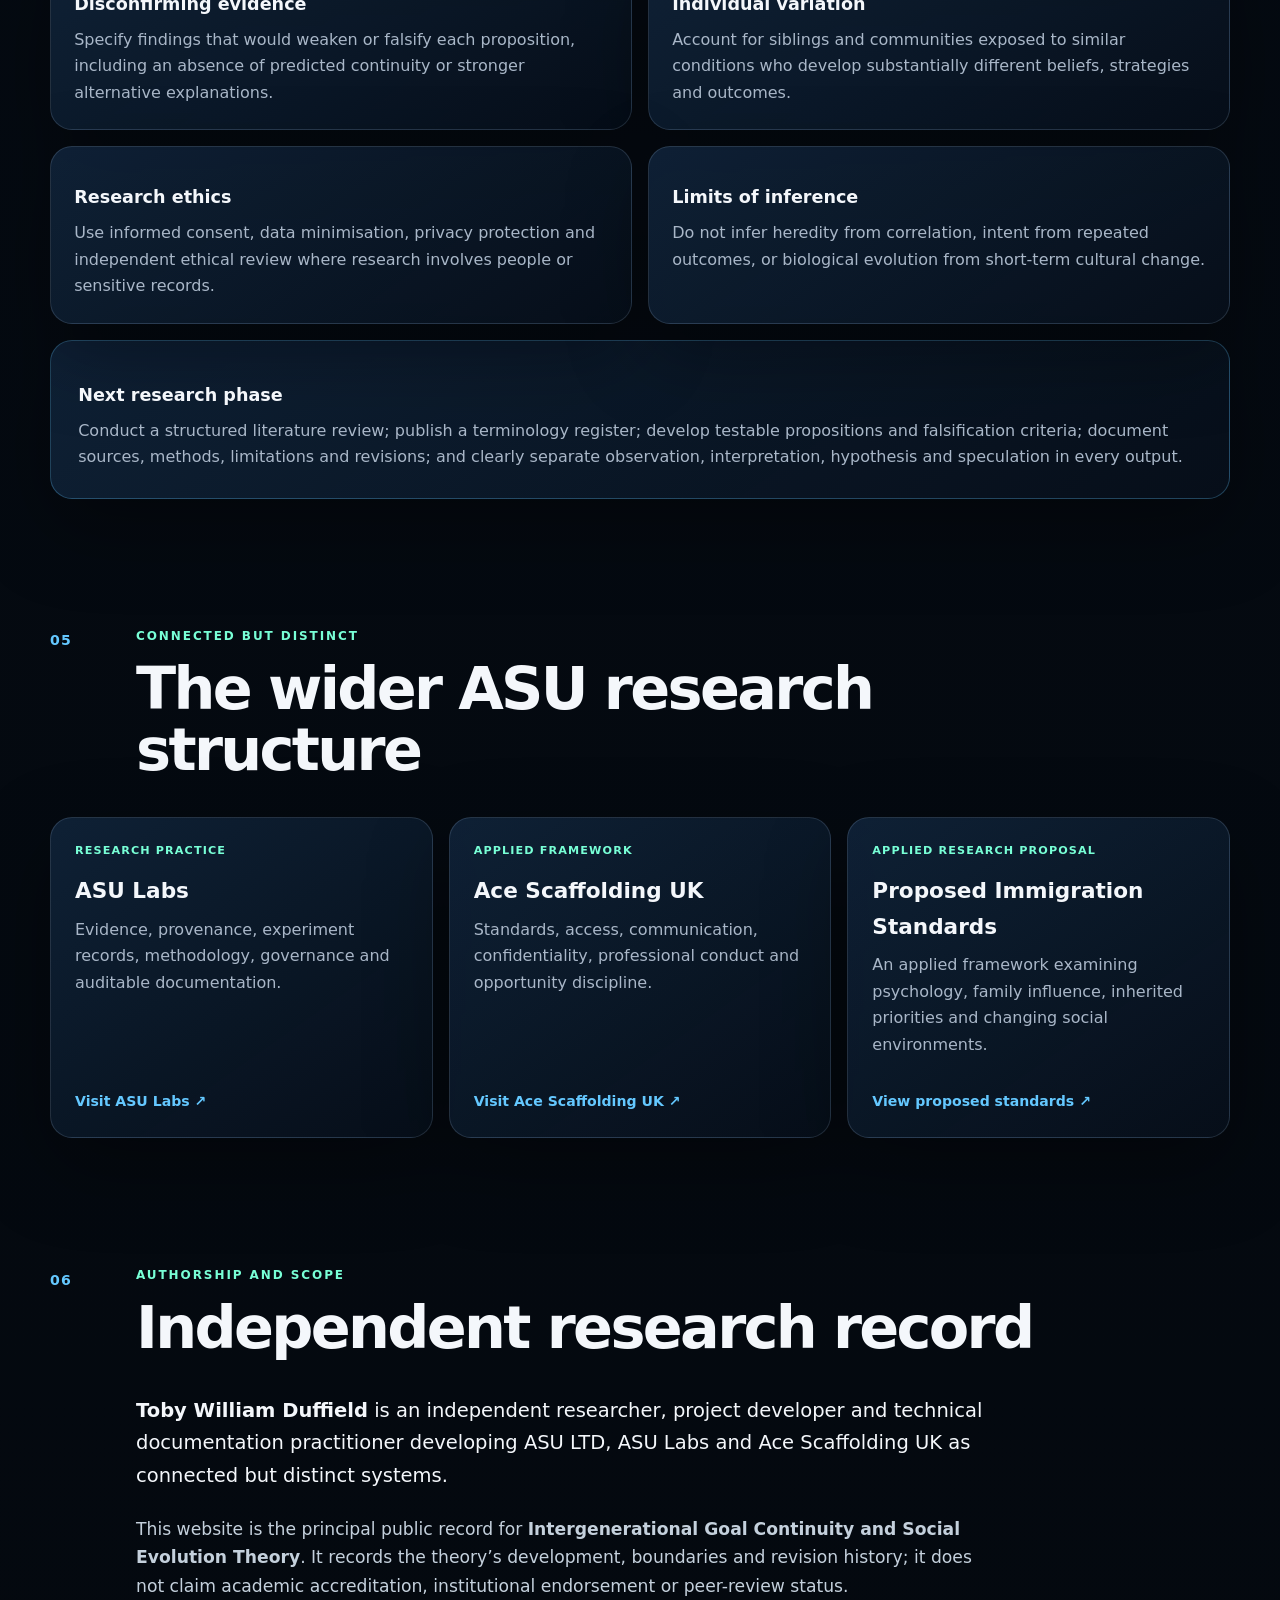
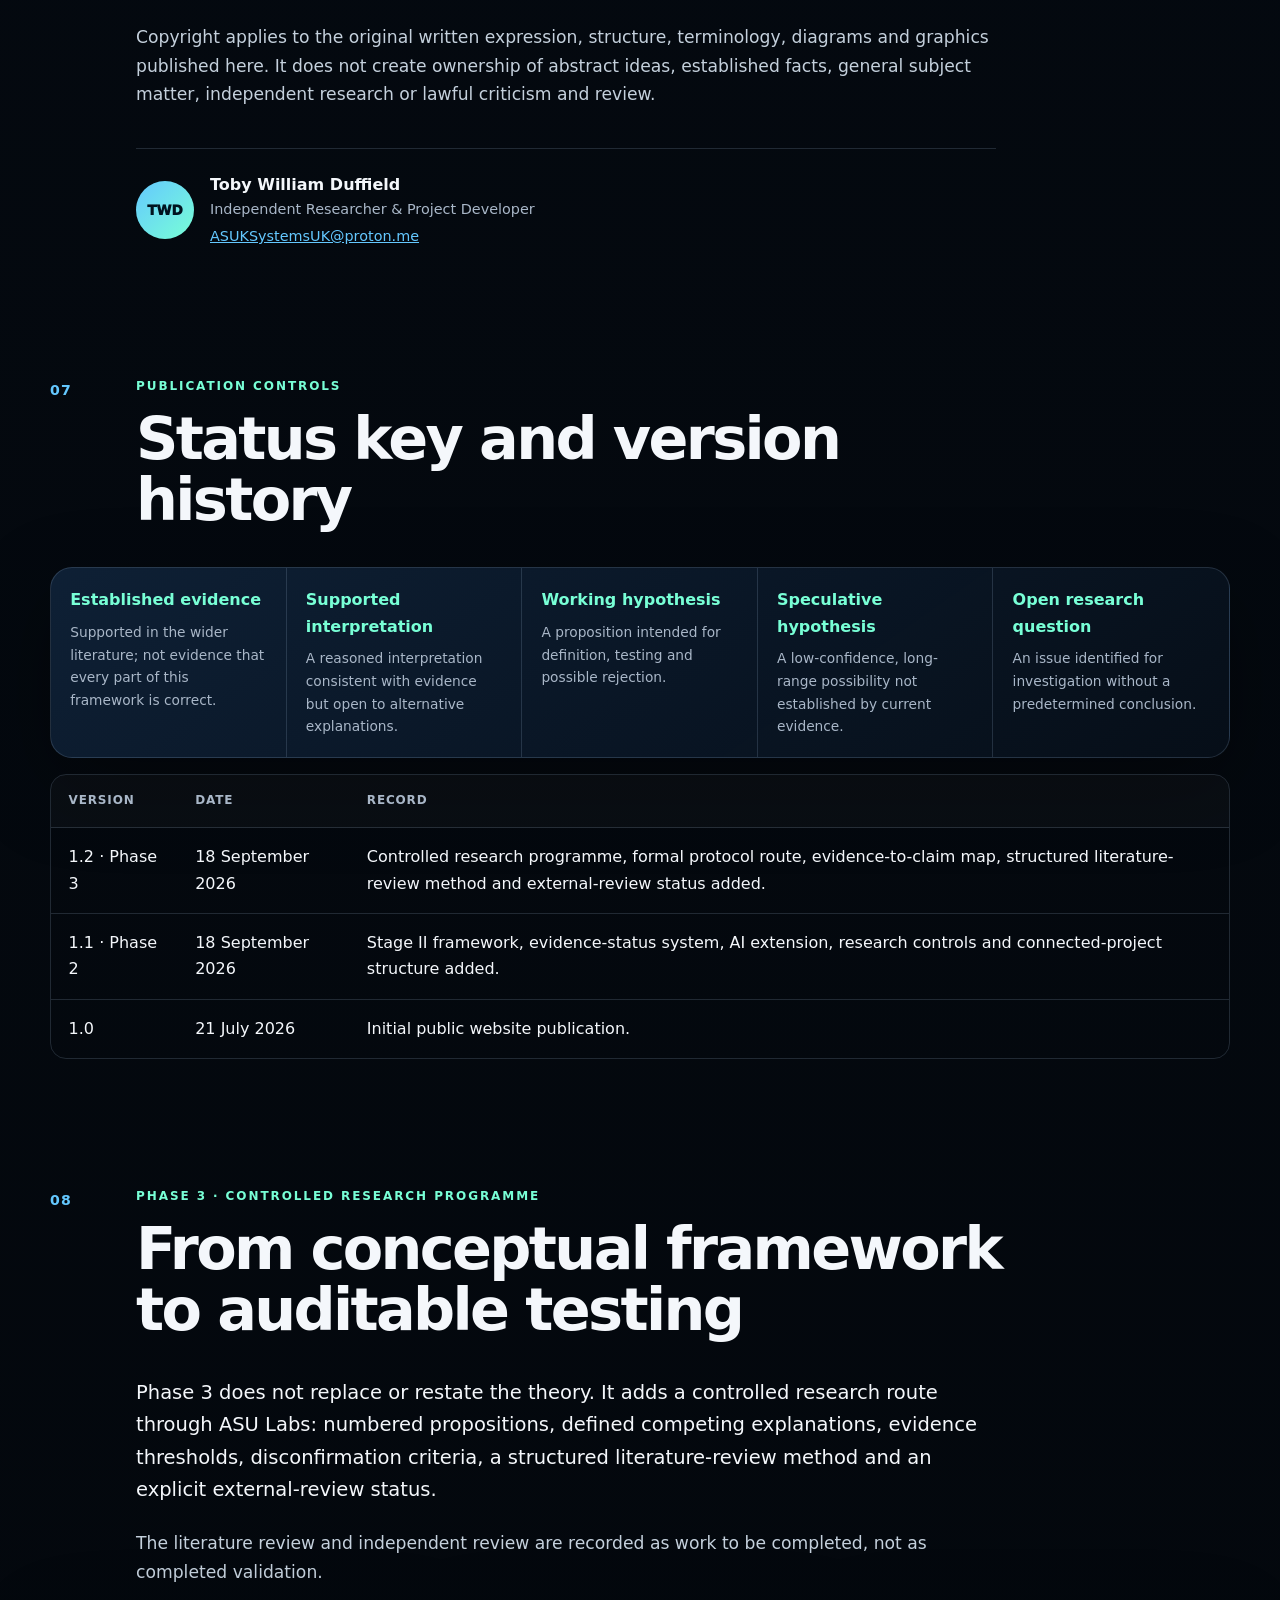
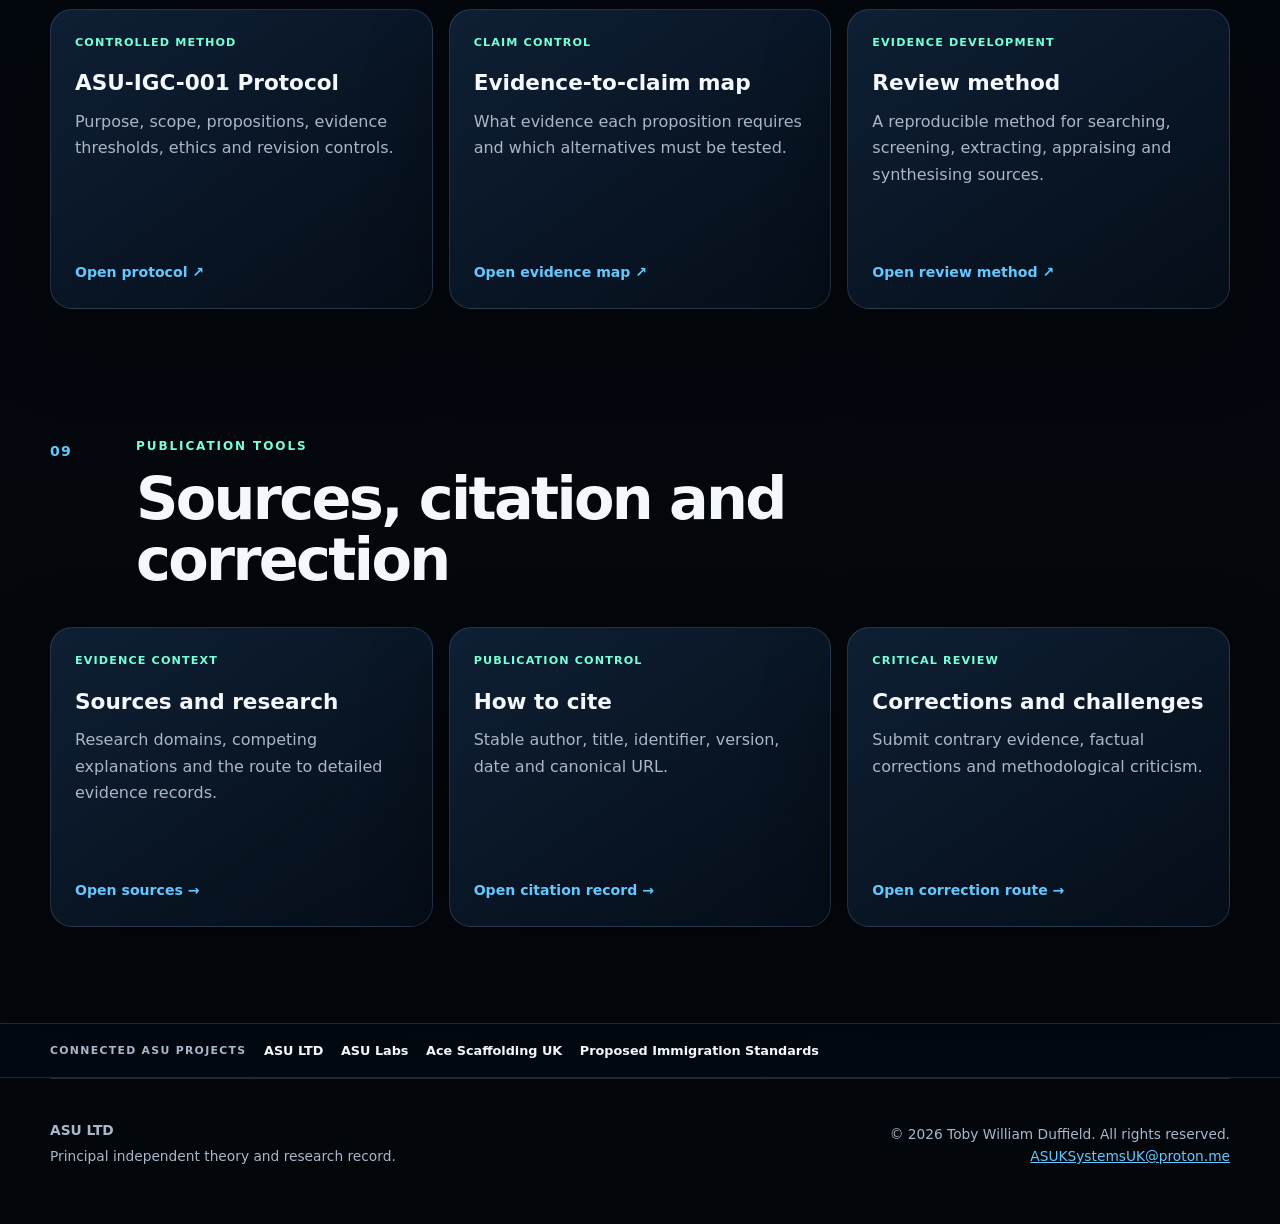
==== commit adf4a48a: "Add files via upload" ====
--- a/index.html
+++ b/index.html
@@ -19,6 +19,7 @@
   <title>Intergenerational Goal Continuity and Social Evolution Theory | ASU LTD</title>
 <meta name="twitter:card" content="summary_large_image">
 <script type="application/ld+json">{"@context": "https://schema.org", "@type": "WebPage", "name": "Intergenerational Goal Continuity and Social Evolution Theory | ASU LTD", "description": "The principal publication record for Intergenerational Goal Continuity and Social Evolution Theory, including the Stage II research framework and AI extension.", "url": "https://asultd.com/", "dateModified": "2026-09-18", "isPartOf": {"@type": "WebSite", "name": "asultd", "url": "https://asultd.com/"}}</script>
+<link rel="icon" href="/favicon.ico" sizes="any"><link rel="icon" type="image/png" sizes="32x32" href="/favicon-32x32.png"><link rel="icon" type="image/png" sizes="16x16" href="/favicon-16x16.png"><link rel="apple-touch-icon" sizes="180x180" href="/apple-touch-icon.png"><link rel="manifest" href="/site.webmanifest">
 </head>
 <body>
   <a class="skip-link" href="#main-content">Skip to main content</a>
@@ -41,7 +42,7 @@
 
   <main id="main-content">
     <section class="hero" aria-labelledby="page-title">
-      <div class="eyebrow">Principal theory record · Version 1.1</div>
+      <div class="eyebrow">Principal theory record · Version 1.2 · Phase 3</div>
       <h1 id="page-title">Intergenerational Goal Continuity and Social Evolution Theory</h1>
       <p class="lead">A proposed framework for examining how individual psychology, family influence, inherited priorities and changing social environments may interact across generations.</p>
       <div class="hero-actions">
@@ -52,7 +53,7 @@
         <div><dt>Author</dt><dd>Toby William Duffield</dd></div>
         <div><dt>Initial formulation</dt><dd><time datetime="2026-07-12">12 July 2026</time></dd></div>
         <div><dt>First publication</dt><dd><time datetime="2026-07-21">21 July 2026</time></dd></div>
-        <div><dt>Current version</dt><dd>1.1 · <time datetime="2026-09-18">18 September 2026</time></dd></div>
+        <div><dt>Current version</dt><dd>1.2 · Phase 3 · <time datetime="2026-09-18">18 September 2026</time></dd></div>
         <div><dt>Research status</dt><dd><span class="status">Developing theoretical framework</span></dd></div>
         <div><dt>Record identifier</dt><dd>ASU-IGC-001</dd></div>
       </dl>
@@ -122,7 +123,7 @@
       <div class="project-grid">
         <a href="https://asulabs.uk/"><span>Research practice</span><h3>ASU Labs</h3><p>Evidence, provenance, experiment records, methodology, governance and auditable documentation.</p><strong>Visit ASU Labs <span aria-hidden="true">↗</span></strong></a>
         <a href="https://acescaffolding.uk/"><span>Applied framework</span><h3>Ace Scaffolding UK</h3><p>Standards, access, communication, confidentiality, professional conduct and opportunity discipline.</p><strong>Visit Ace Scaffolding UK <span aria-hidden="true">↗</span></strong></a>
-        <a href="https://proposed-immigration-standards.uk/"><span>Applied research proposal</span><h3>Proposed Immigration Standards</h3><p>An applied framework examining psychology, family influence, inherited priorities and changing social environments.</p><strong>View proposed standards <span aria-hidden="true">↗</span></strong></a>
+        <a href="https://asu-immigration-proposed-standards.uk/"><span>Applied research proposal</span><h3>Proposed Immigration Standards</h3><p>An applied framework examining psychology, family influence, inherited priorities and changing social environments.</p><strong>View proposed standards <span aria-hidden="true">↗</span></strong></a>
       </div>
     </section>
 
@@ -146,11 +147,11 @@
         <div><dt>Open research question</dt><dd>An issue identified for investigation without a predetermined conclusion.</dd></div>
       </dl>
       <div class="version-table-wrap"><table><thead><tr><th scope="col">Version</th><th scope="col">Date</th><th scope="col">Record</th></tr></thead><tbody>
-        <tr><td>1.1 · Stage III programme link</td><td><time datetime="2026-09-18">18 September 2026</time></td><td>Stage II framework, evidence-status system, AI extension, research controls and connected-project structure added.</td></tr>
+        <tr><td>1.2 · Phase 3</td><td><time datetime="2026-09-18">18 September 2026</time></td><td>Controlled research programme, formal protocol route, evidence-to-claim map, structured literature-review method and external-review status added.</td></tr><tr><td>1.1 · Phase 2</td><td><time datetime="2026-09-18">18 September 2026</time></td><td>Stage II framework, evidence-status system, AI extension, research controls and connected-project structure added.</td></tr>
         <tr><td>1.0</td><td><time datetime="2026-07-21">21 July 2026</time></td><td>Initial public website publication.</td></tr>
       </tbody></table></div>
     </section>
-<section id="stage-three" class="content-section"><div class="section-heading"><span>08</span><div><p class="kicker">Stage III · controlled research programme</p><h2>From conceptual framework to auditable testing</h2></div></div><div class="prose"><p>Stage III does not replace or restate the theory. It adds a controlled research route through ASU Labs: numbered propositions, defined competing explanations, evidence thresholds, disconfirmation criteria, a structured literature-review method and an explicit external-review status.</p><p>The literature review and independent review are recorded as work to be completed, not as completed validation.</p></div><div class="project-grid"><a href="https://asulabs.uk/asu-igc-001-protocol.html"><span>Controlled method</span><h3>ASU-IGC-001 Protocol</h3><p>Purpose, scope, propositions, evidence thresholds, ethics and revision controls.</p><strong>Open protocol ↗</strong></a><a href="https://asulabs.uk/evidence-map.html"><span>Claim control</span><h3>Evidence-to-claim map</h3><p>What evidence each proposition requires and which alternatives must be tested.</p><strong>Open evidence map ↗</strong></a><a href="https://asulabs.uk/literature-review.html"><span>Evidence development</span><h3>Review method</h3><p>A reproducible method for searching, screening, extracting, appraising and synthesising sources.</p><strong>Open review method ↗</strong></a></div></section>
+<section id="stage-three" class="content-section"><div class="section-heading"><span>08</span><div><p class="kicker">Phase 3 · controlled research programme</p><h2>From conceptual framework to auditable testing</h2></div></div><div class="prose"><p>Phase 3 does not replace or restate the theory. It adds a controlled research route through ASU Labs: numbered propositions, defined competing explanations, evidence thresholds, disconfirmation criteria, a structured literature-review method and an explicit external-review status.</p><p>The literature review and independent review are recorded as work to be completed, not as completed validation.</p></div><div class="project-grid"><a href="https://asulabs.uk/asu-igc-001-protocol.html"><span>Controlled method</span><h3>ASU-IGC-001 Protocol</h3><p>Purpose, scope, propositions, evidence thresholds, ethics and revision controls.</p><strong>Open protocol ↗</strong></a><a href="https://asulabs.uk/evidence-map.html"><span>Claim control</span><h3>Evidence-to-claim map</h3><p>What evidence each proposition requires and which alternatives must be tested.</p><strong>Open evidence map ↗</strong></a><a href="https://asulabs.uk/literature-review.html"><span>Evidence development</span><h3>Review method</h3><p>A reproducible method for searching, screening, extracting, appraising and synthesising sources.</p><strong>Open review method ↗</strong></a></div></section>
   <section class="content-section"><div class="section-heading"><span>09</span><div><p class="kicker">Publication tools</p><h2>Sources, citation and correction</h2></div></div><div class="project-grid"><a href="/sources.html"><span>Evidence context</span><h3>Sources and research</h3><p>Research domains, competing explanations and the route to detailed evidence records.</p><strong>Open sources →</strong></a><a href="/citation.html"><span>Publication control</span><h3>How to cite</h3><p>Stable author, title, identifier, version, date and canonical URL.</p><strong>Open citation record →</strong></a><a href="/corrections.html"><span>Critical review</span><h3>Corrections and challenges</h3><p>Submit contrary evidence, factual corrections and methodological criticism.</p><strong>Open correction route →</strong></a></div></section>
 </main>
 
@@ -160,7 +161,7 @@
     <a href="https://asultd.com/">ASU LTD</a>
     <a href="https://asulabs.uk/">ASU Labs</a>
     <a href="https://acescaffolding.uk/">Ace Scaffolding UK</a>
-    <a href="https://proposed-immigration-standards.uk/">Proposed Immigration Standards</a>
+    <a href="https://asu-immigration-proposed-standards.uk/">Proposed Immigration Standards</a>
   </div>
 </aside>
 <footer><div><strong>ASU LTD</strong><p>Principal independent theory and research record.</p></div><div class="footer-right"><p>© 2026 Toby William Duffield. All rights reserved.</p><a href="mailto:ASUKSystemsUK@proton.me">ASUKSystemsUK@proton.me</a></div></footer>
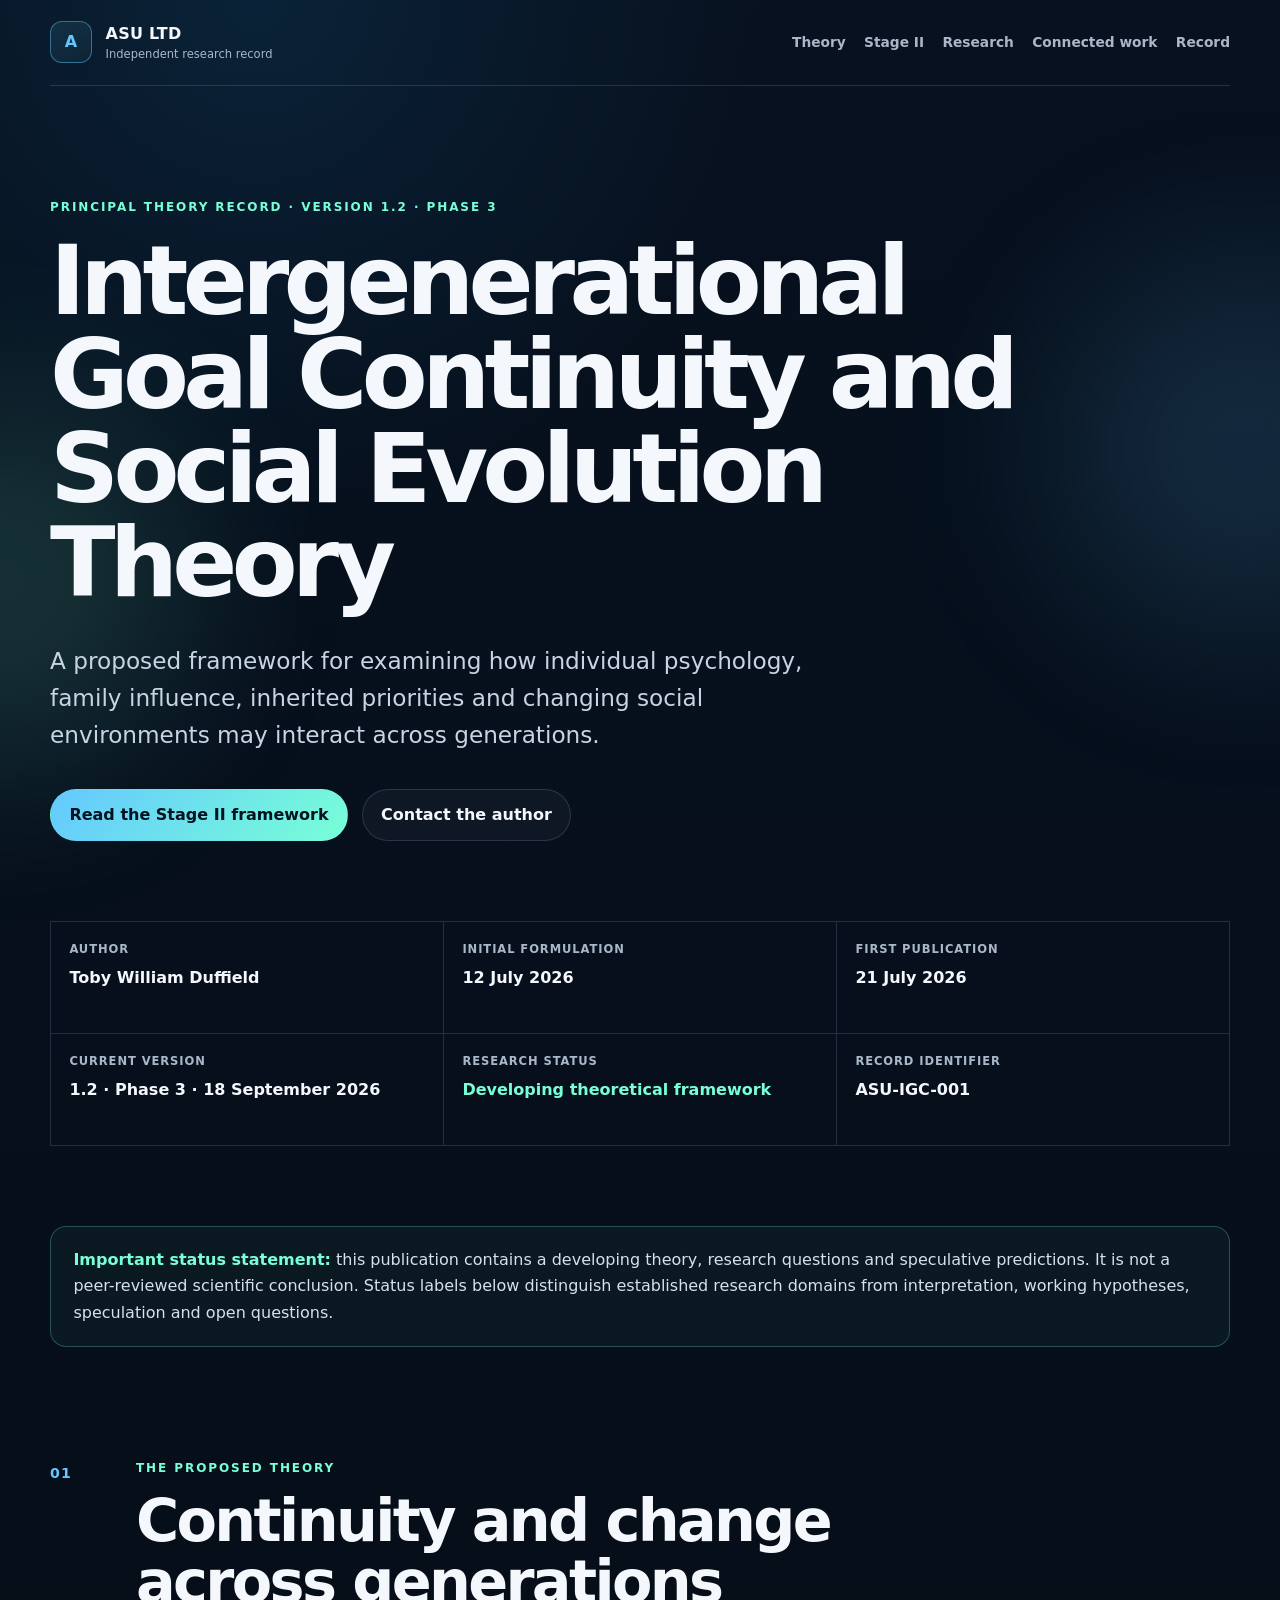
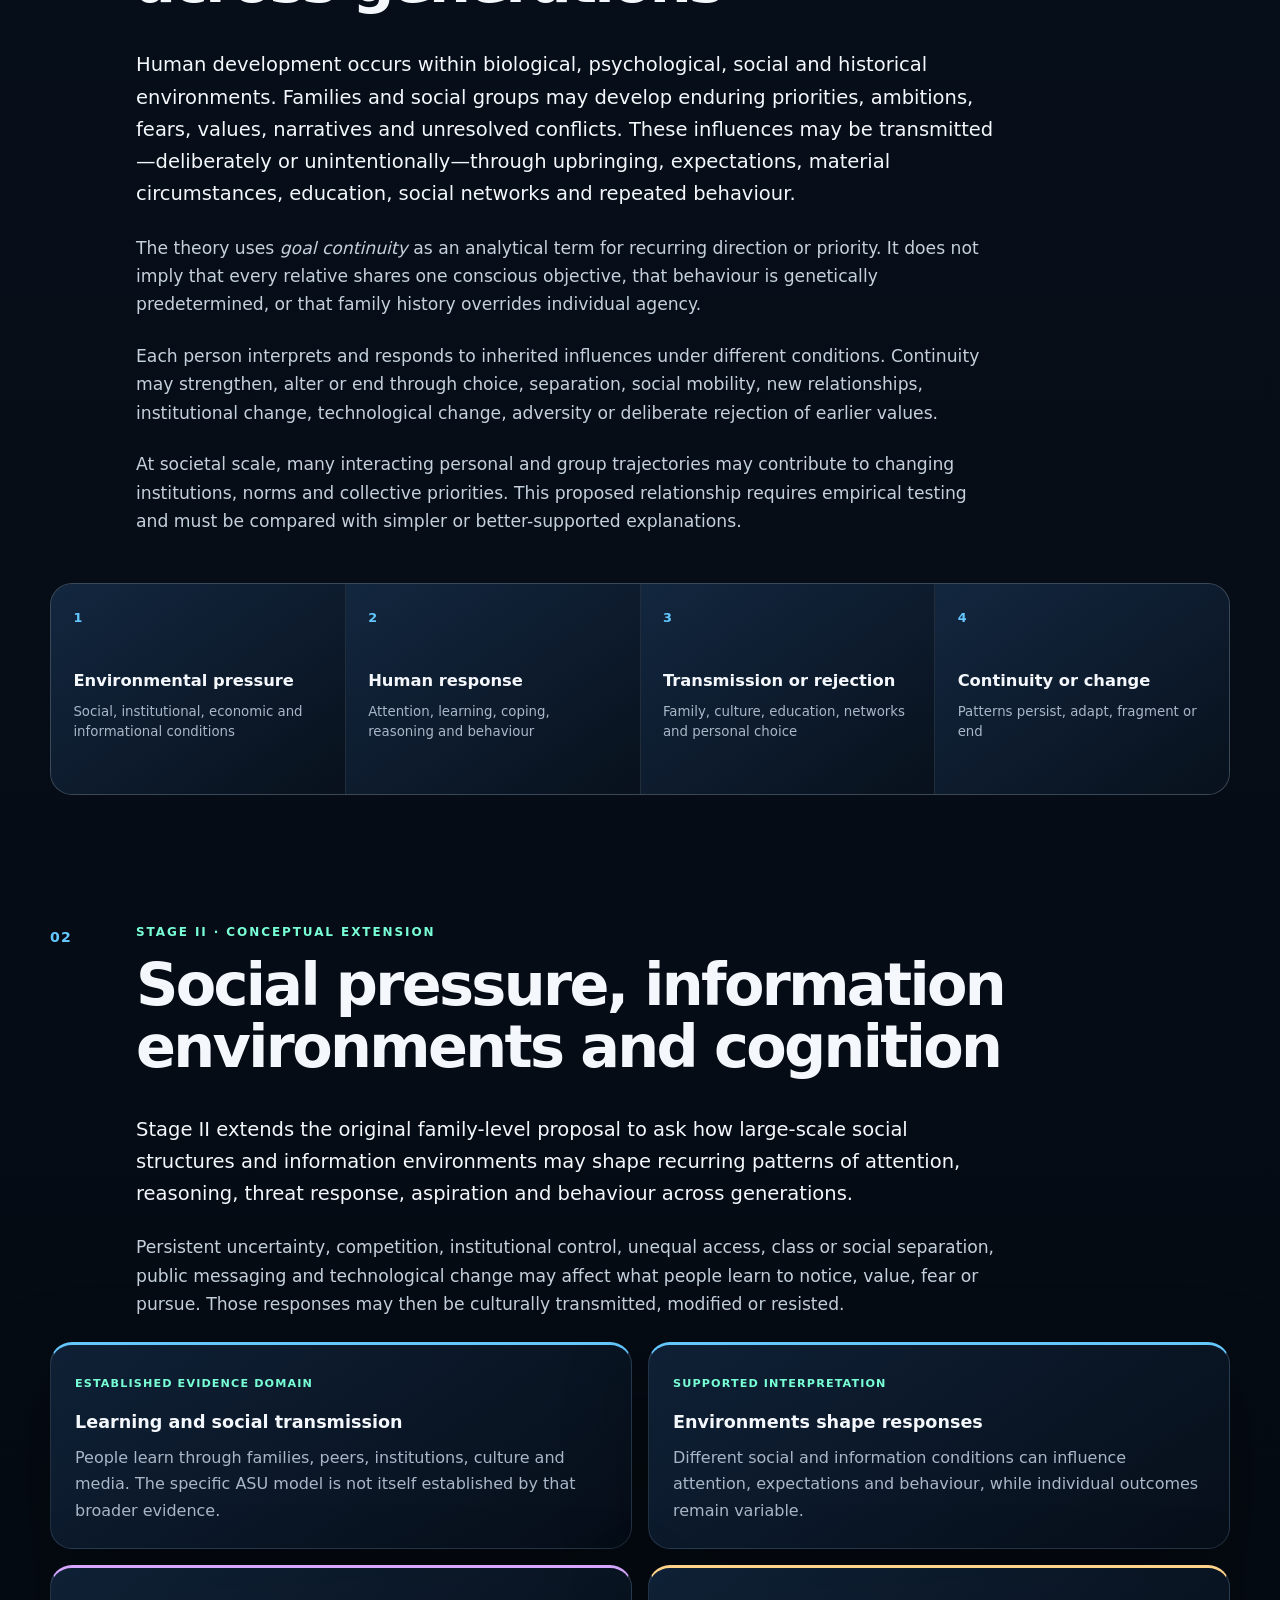
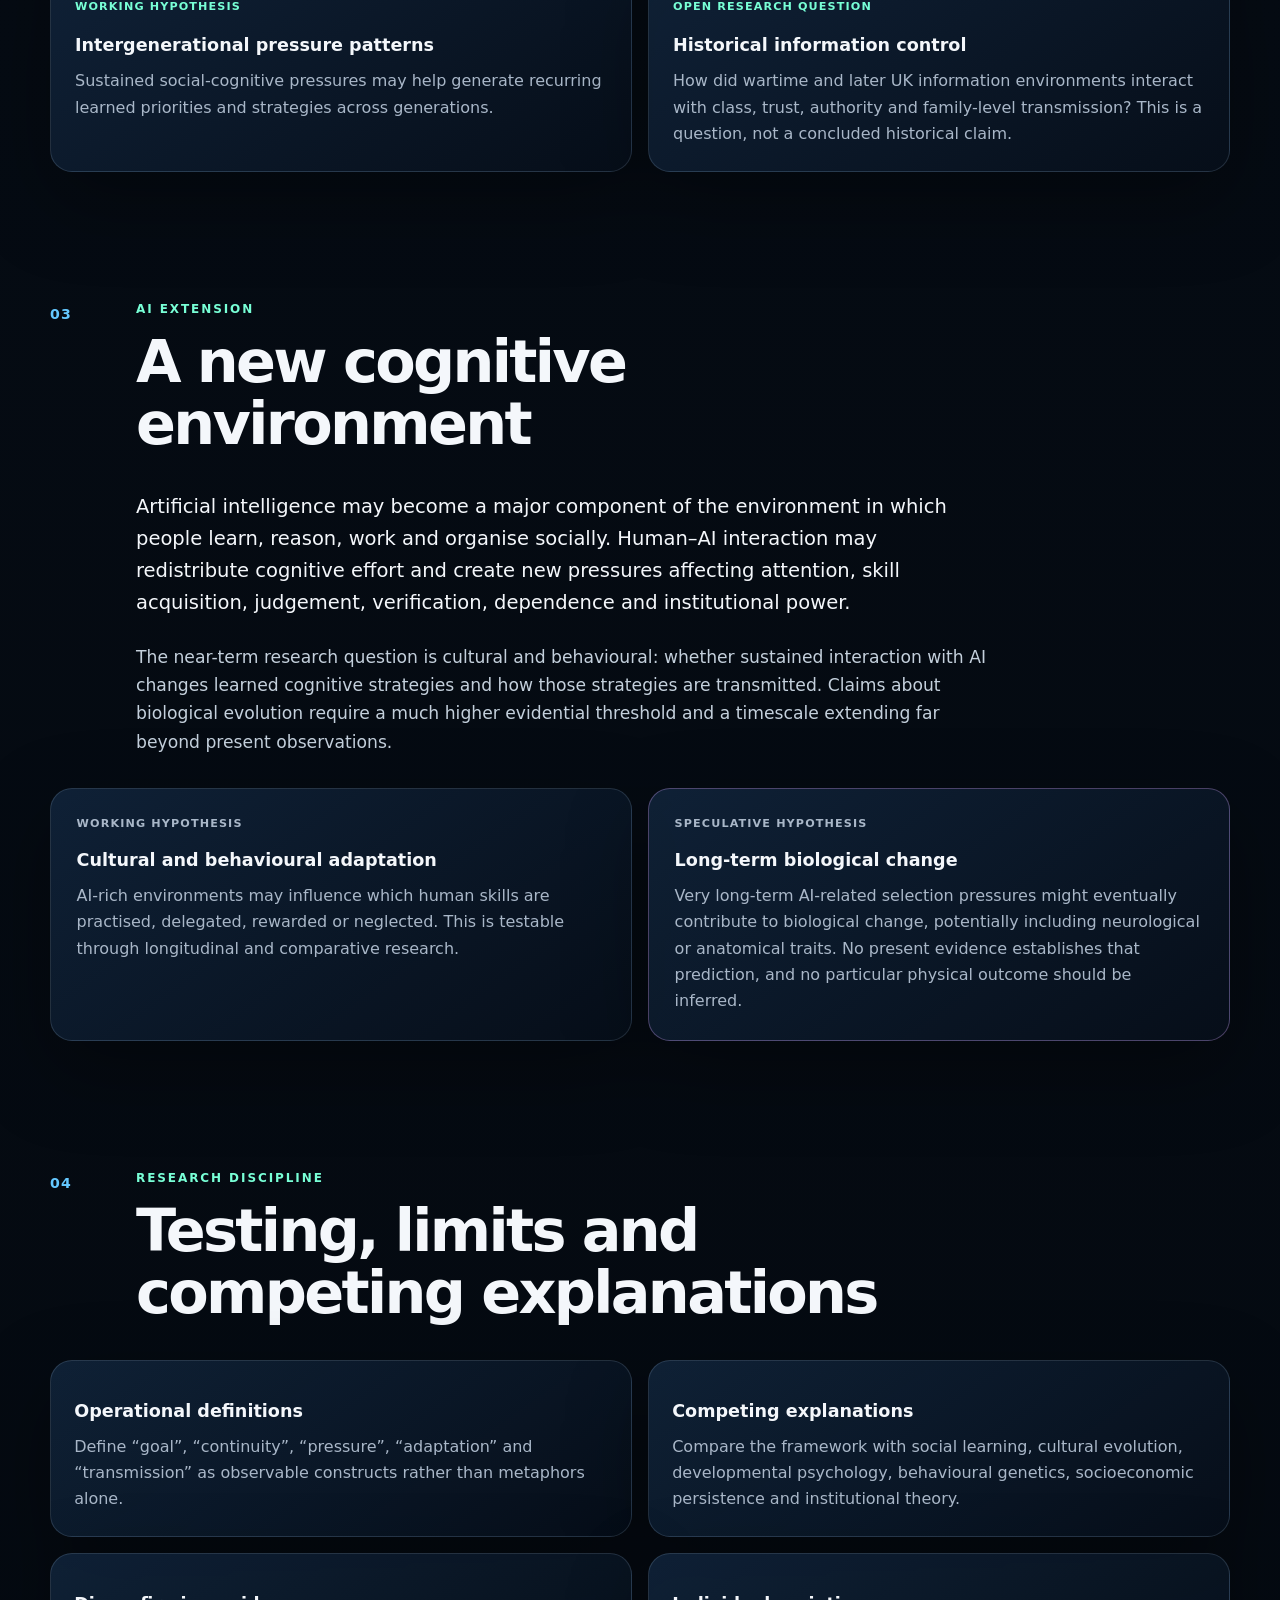
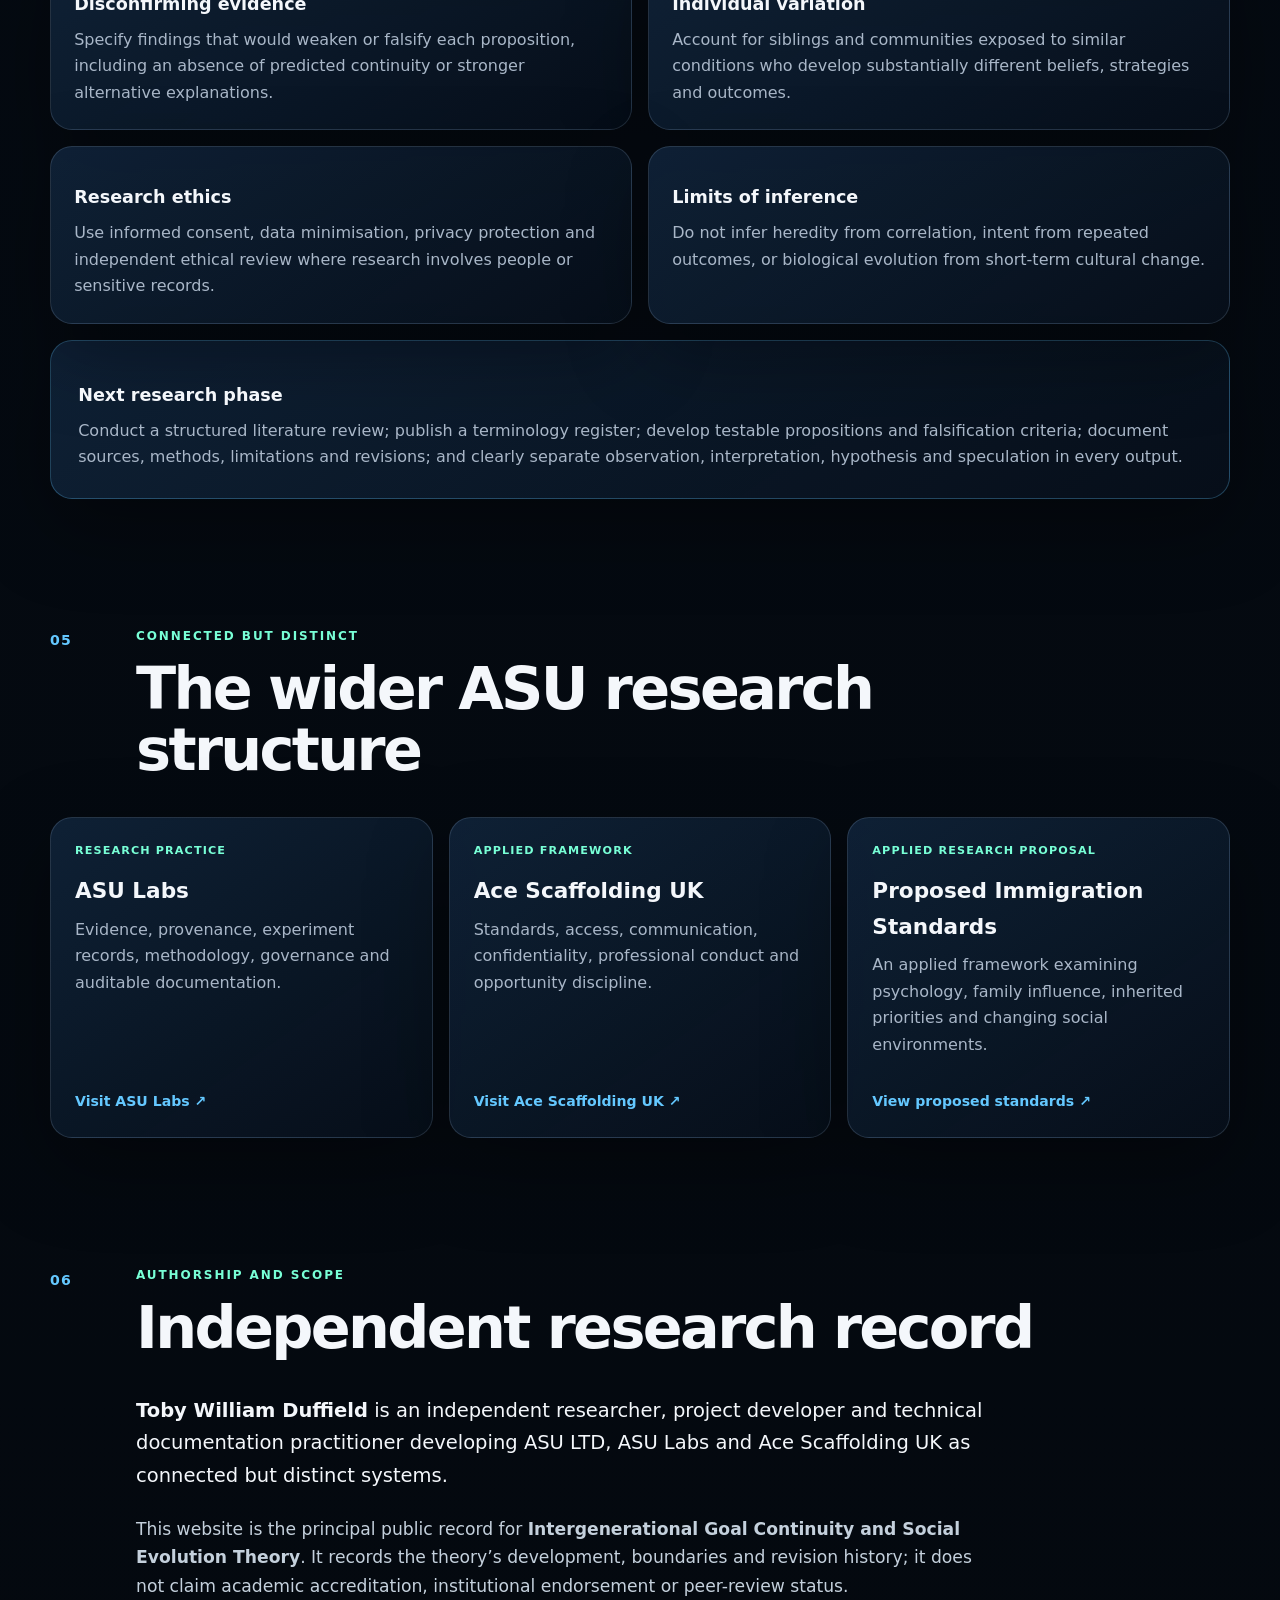
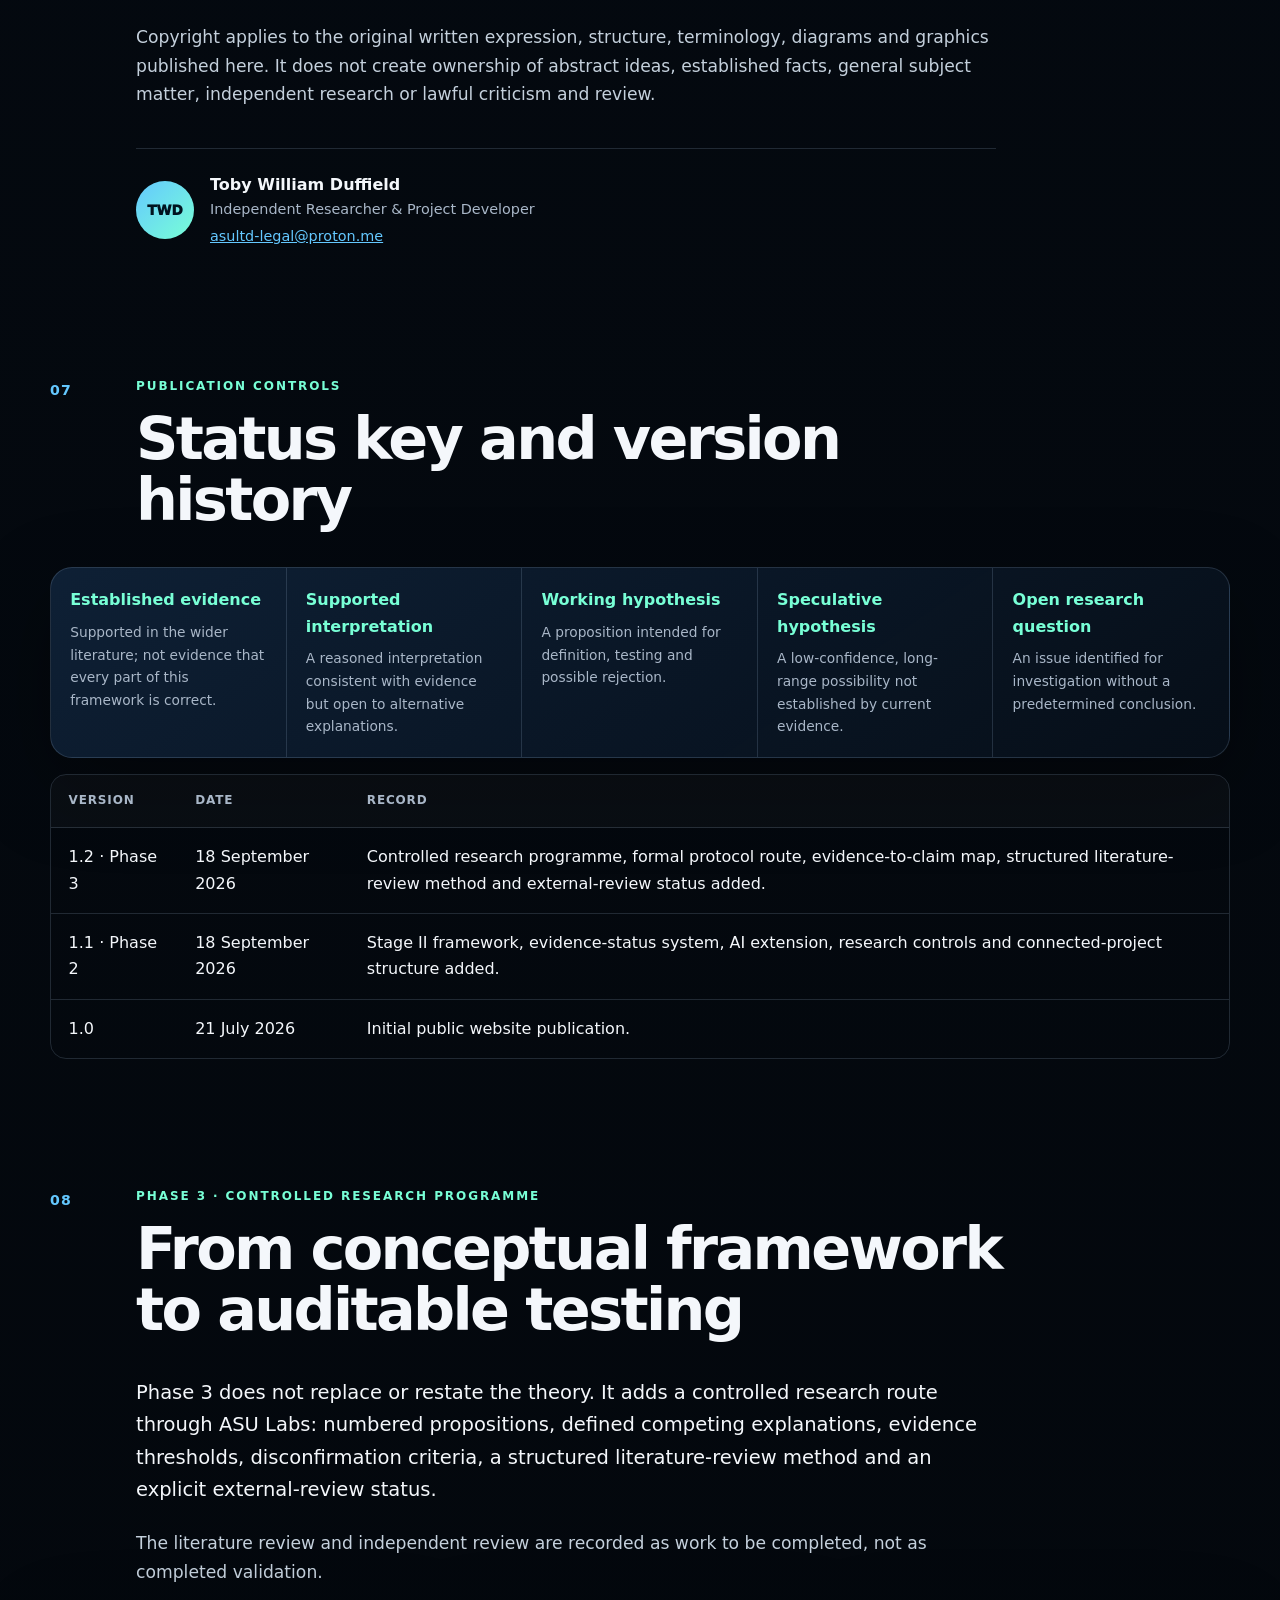
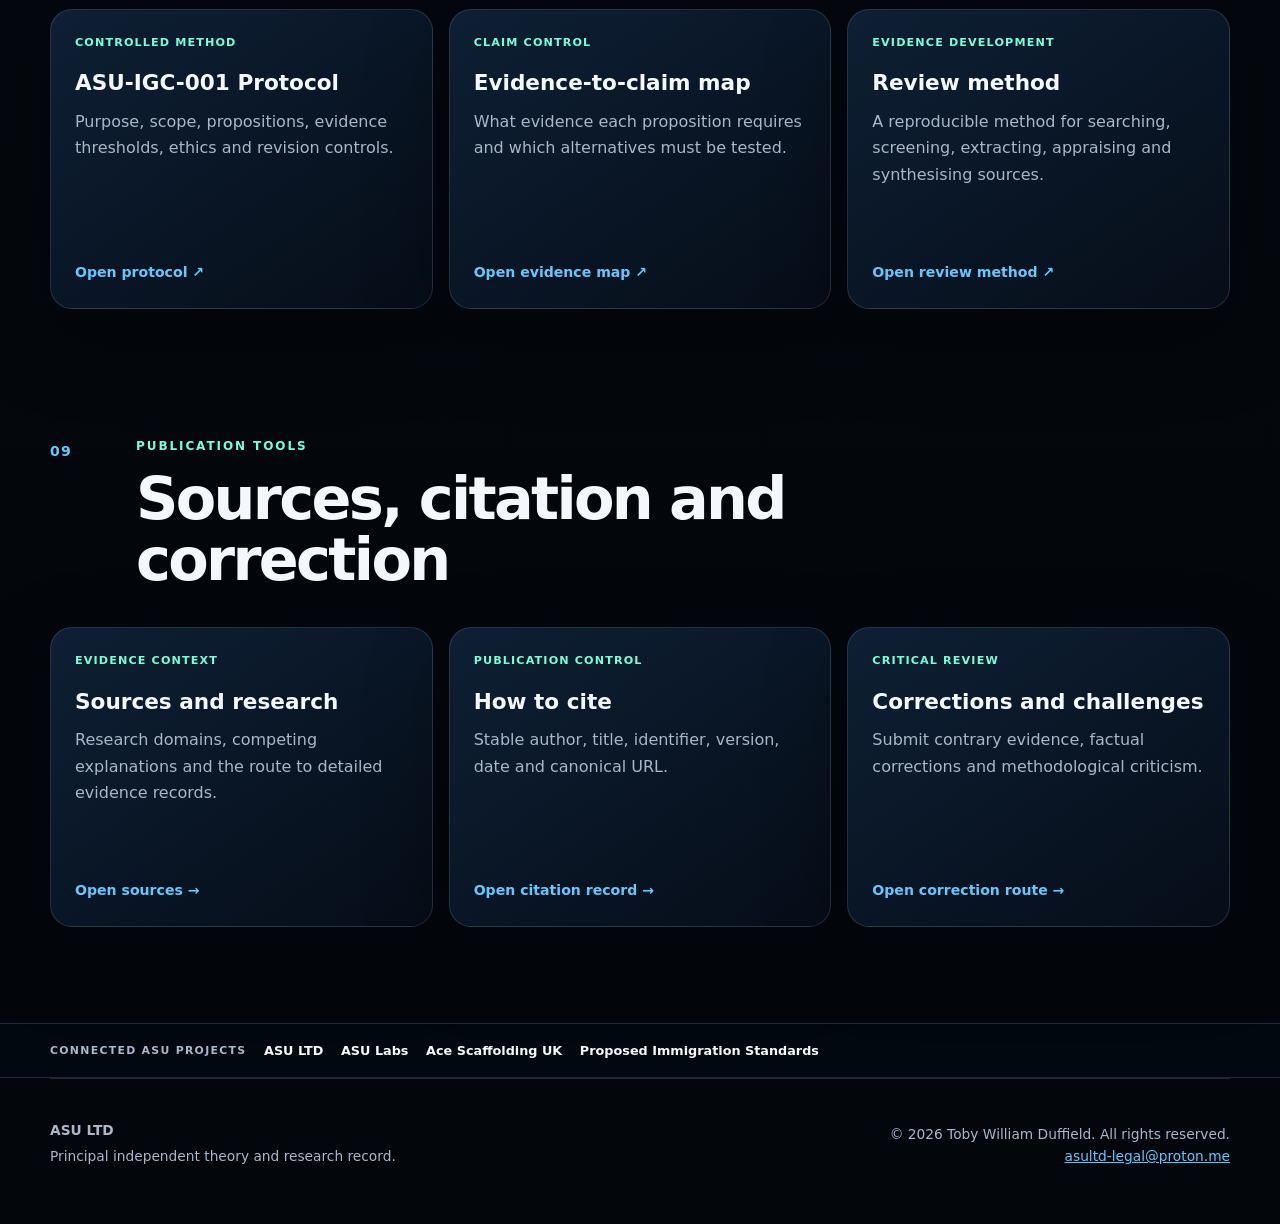
==== commit 06410c04: "Add files via upload" ====
--- a/index.html
+++ b/index.html
@@ -47,7 +47,7 @@
       <p class="lead">A proposed framework for examining how individual psychology, family influence, inherited priorities and changing social environments may interact across generations.</p>
       <div class="hero-actions">
         <a class="button primary" href="#stage-two">Read the Stage II framework</a>
-        <a class="button secondary" href="mailto:ASUKSystemsUK@proton.me">Contact the author</a>
+        <a class="button secondary" href="mailto:asultd-legal@proton.me">Contact the author</a>
       </div>
       <dl class="record-grid" aria-label="Publication record">
         <div><dt>Author</dt><dd>Toby William Duffield</dd></div>
@@ -134,7 +134,7 @@
         <p>This website is the principal public record for <strong>Intergenerational Goal Continuity and Social Evolution Theory</strong>. It records the theory’s development, boundaries and revision history; it does not claim academic accreditation, institutional endorsement or peer-review status.</p>
         <p>Copyright applies to the original written expression, structure, terminology, diagrams and graphics published here. It does not create ownership of abstract ideas, established facts, general subject matter, independent research or lawful criticism and review.</p>
       </div>
-      <div class="signature"><div class="signature-mark">TWD</div><div><strong>Toby William Duffield</strong><span>Independent Researcher &amp; Project Developer</span><a href="mailto:ASUKSystemsUK@proton.me">ASUKSystemsUK@proton.me</a></div></div>
+      <div class="signature"><div class="signature-mark">TWD</div><div><strong>Toby William Duffield</strong><span>Independent Researcher &amp; Project Developer</span><a href="mailto:asultd-legal@proton.me">asultd-legal@proton.me</a></div></div>
     </section>
 
     <section class="content-section">
@@ -164,6 +164,6 @@
     <a href="https://asu-immigration-proposed-standards.uk/">Proposed Immigration Standards</a>
   </div>
 </aside>
-<footer><div><strong>ASU LTD</strong><p>Principal independent theory and research record.</p></div><div class="footer-right"><p>© 2026 Toby William Duffield. All rights reserved.</p><a href="mailto:ASUKSystemsUK@proton.me">ASUKSystemsUK@proton.me</a></div></footer>
+<footer><div><strong>ASU LTD</strong><p>Principal independent theory and research record.</p></div><div class="footer-right"><p>© 2026 Toby William Duffield. All rights reserved.</p><a href="mailto:asultd-legal@proton.me">asultd-legal@proton.me</a></div></footer>
 </body>
 </html>
